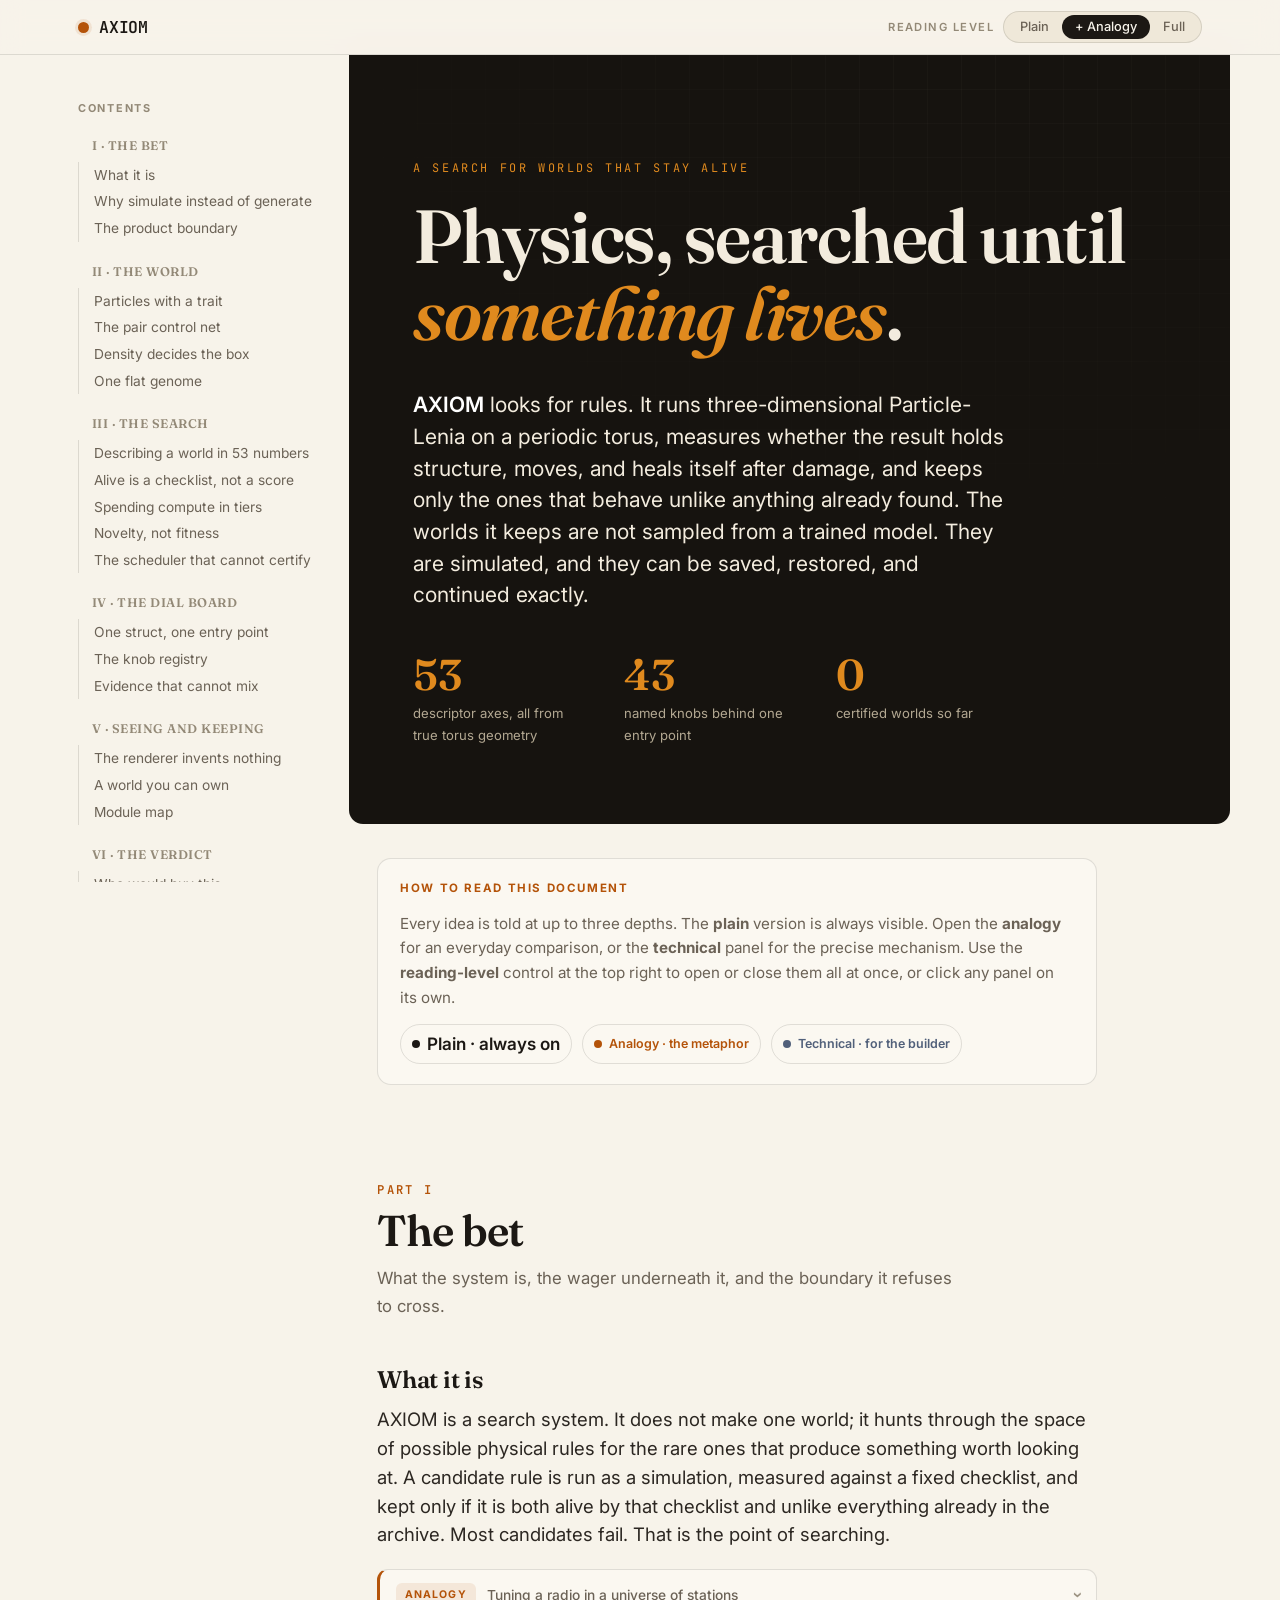
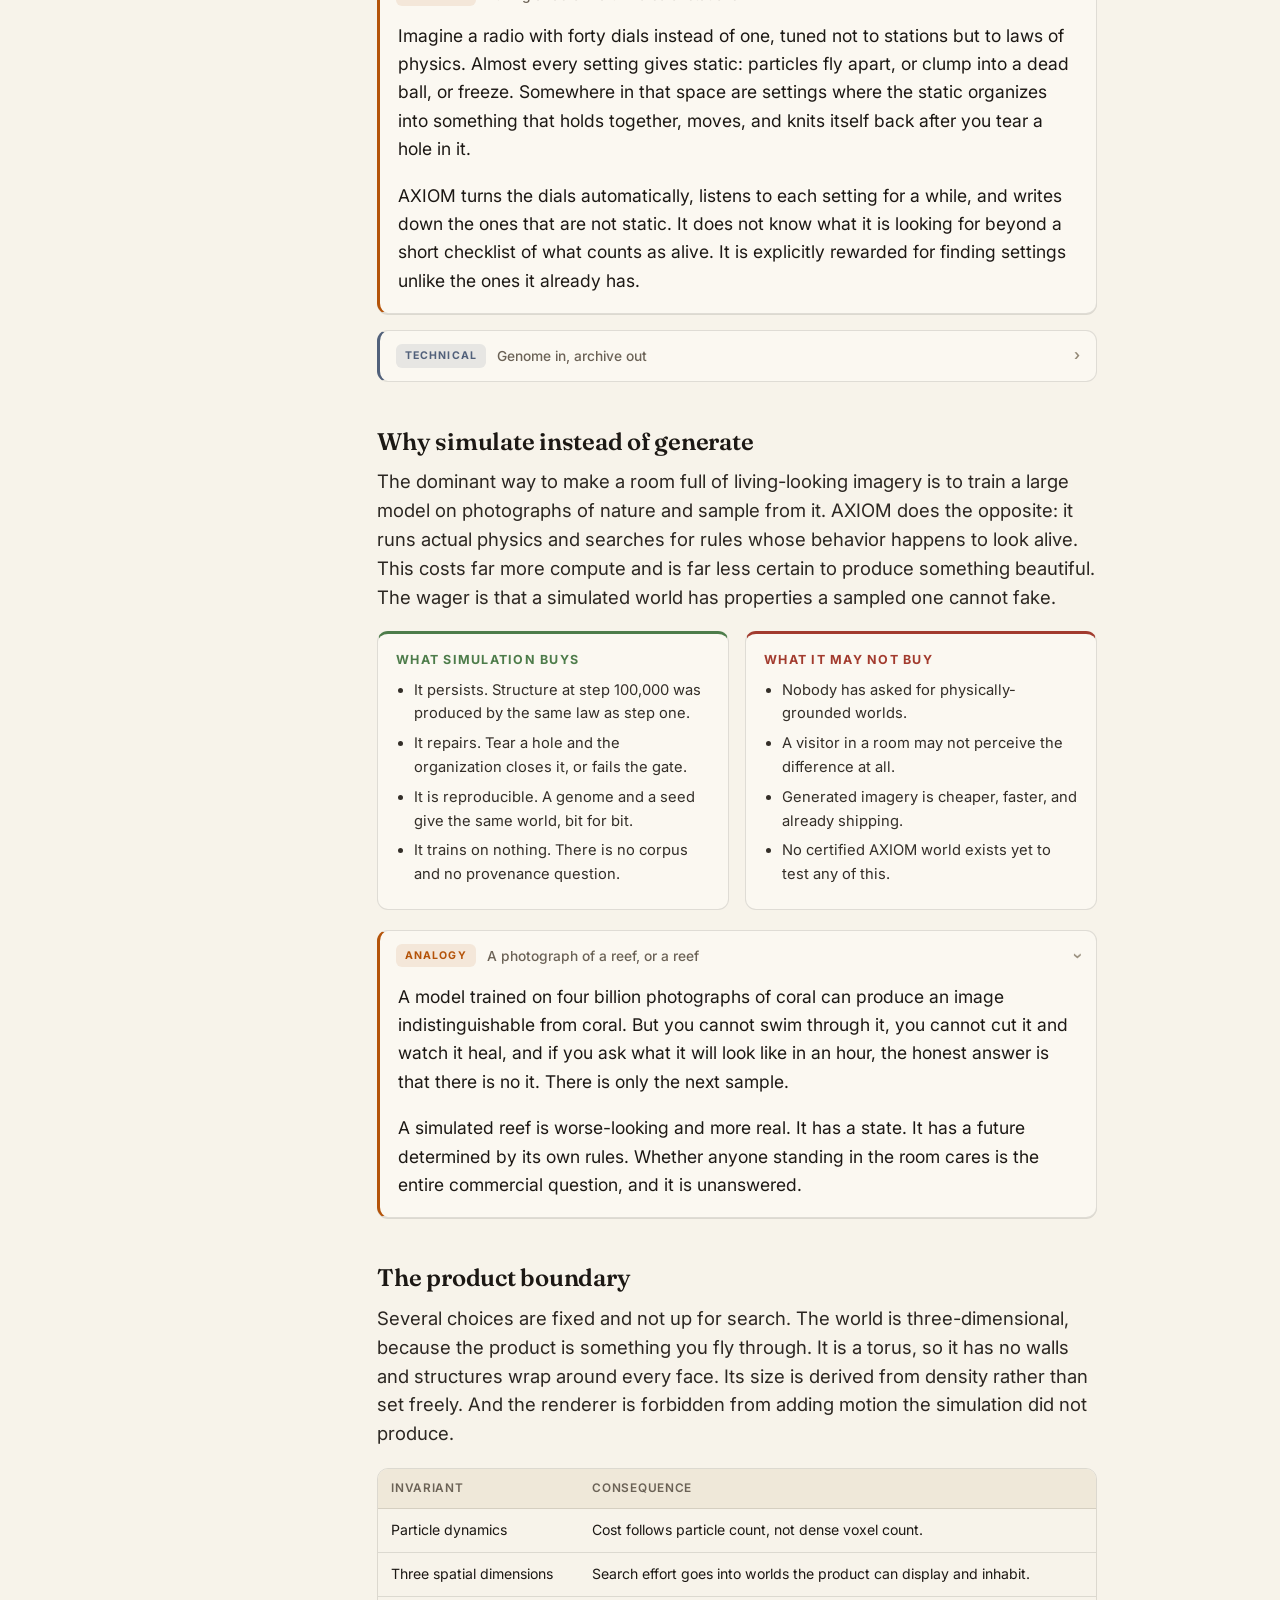
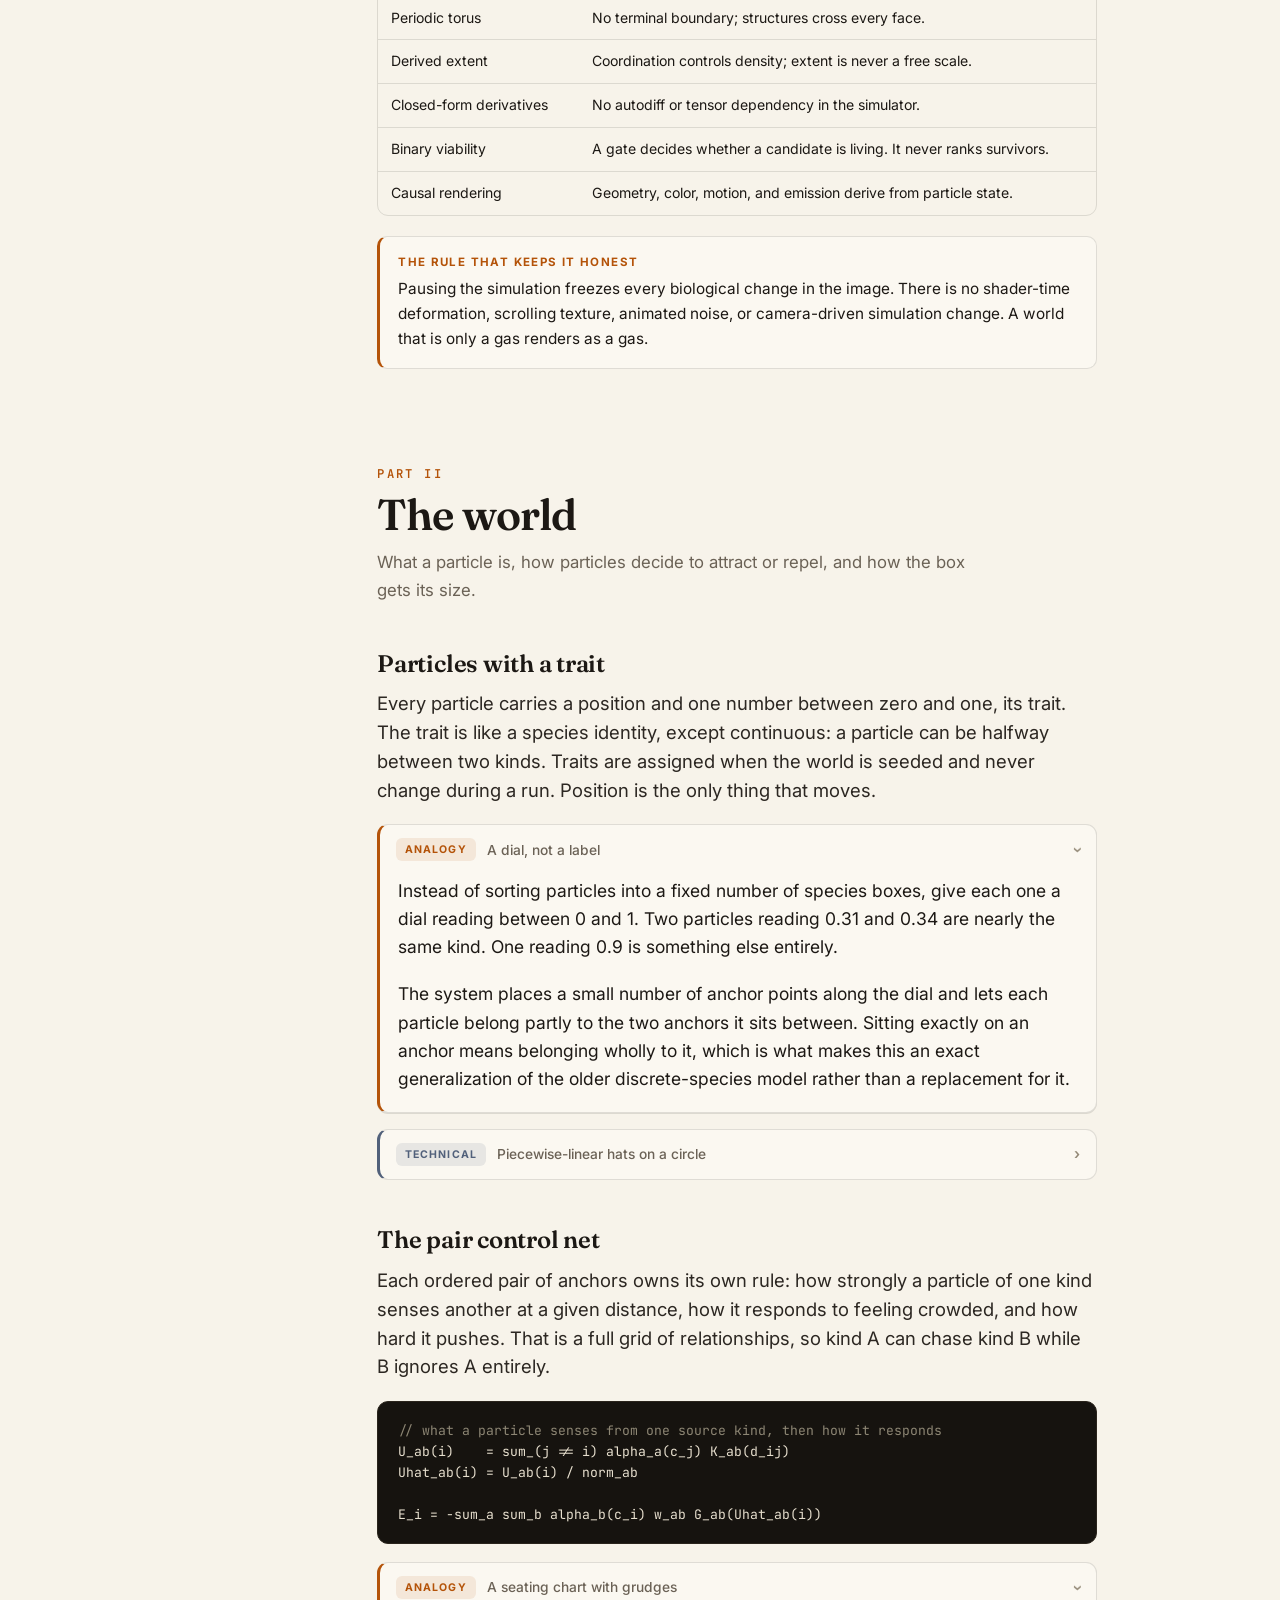
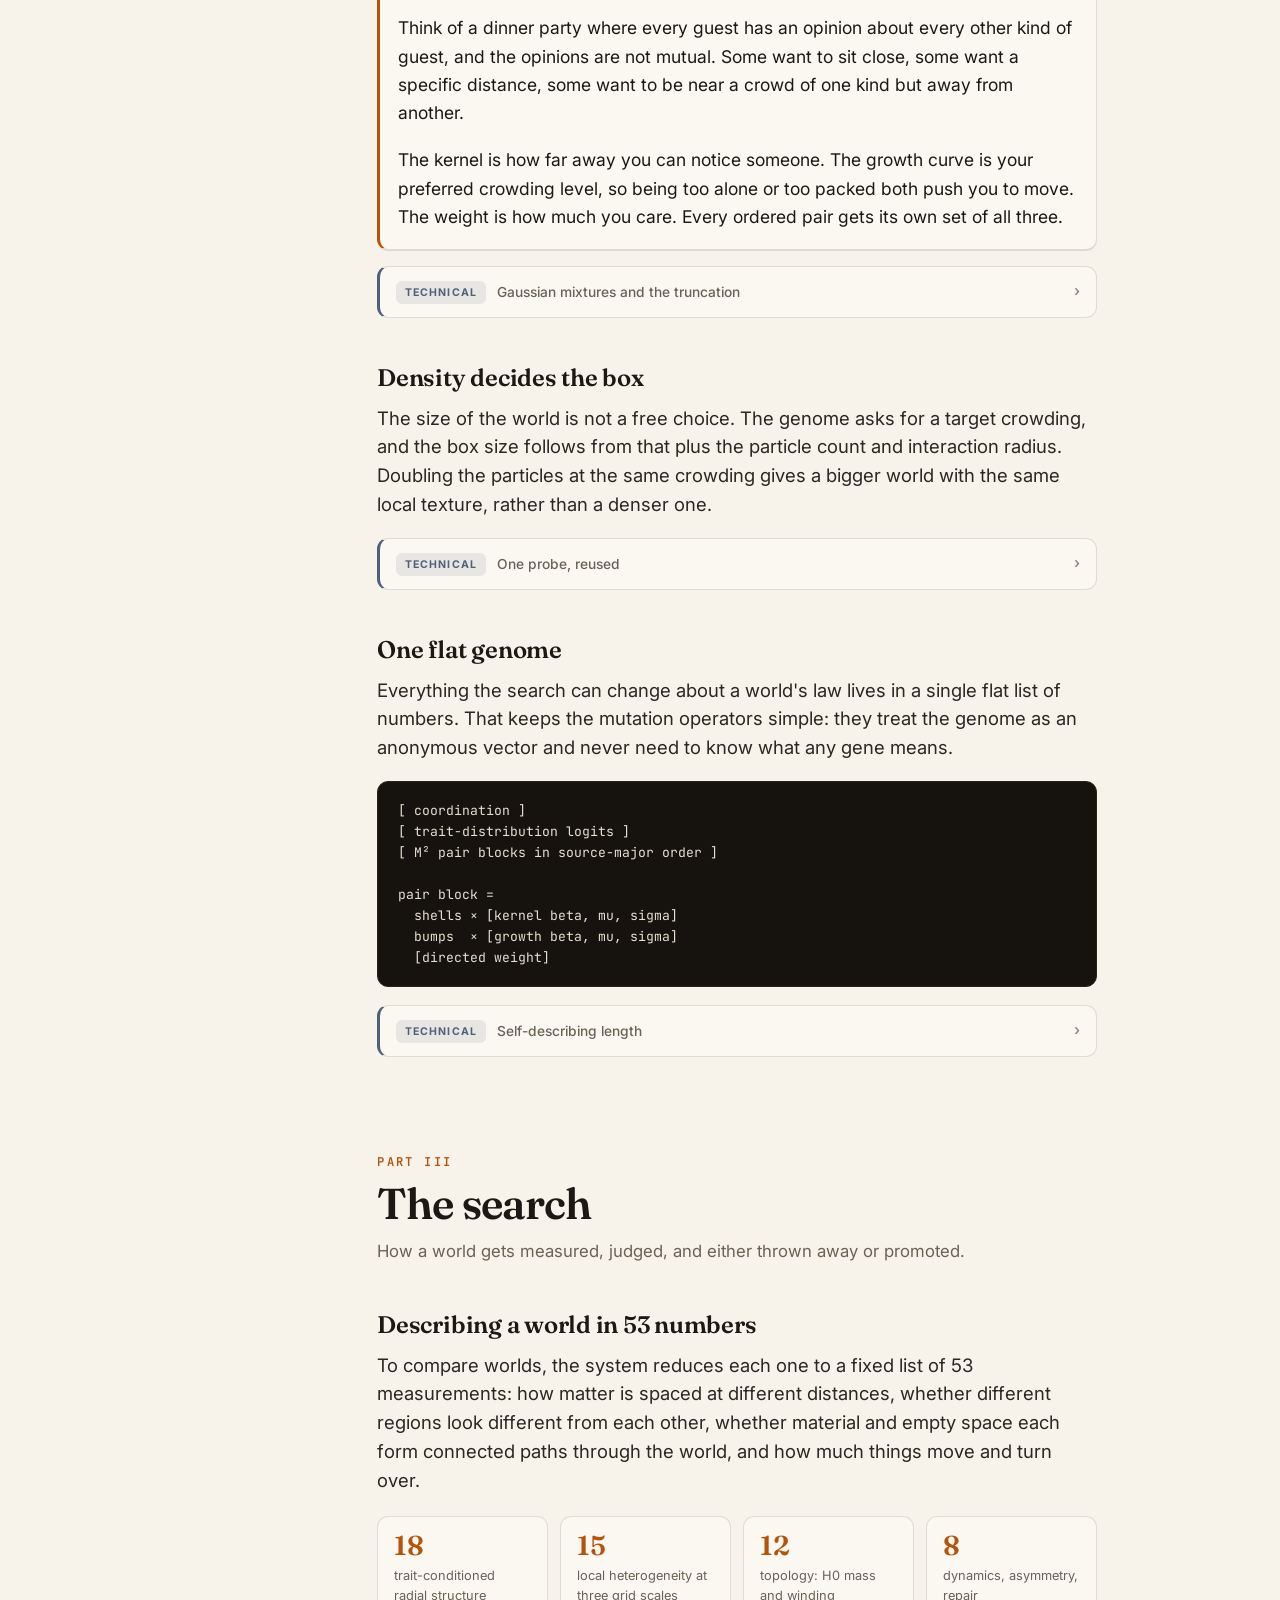
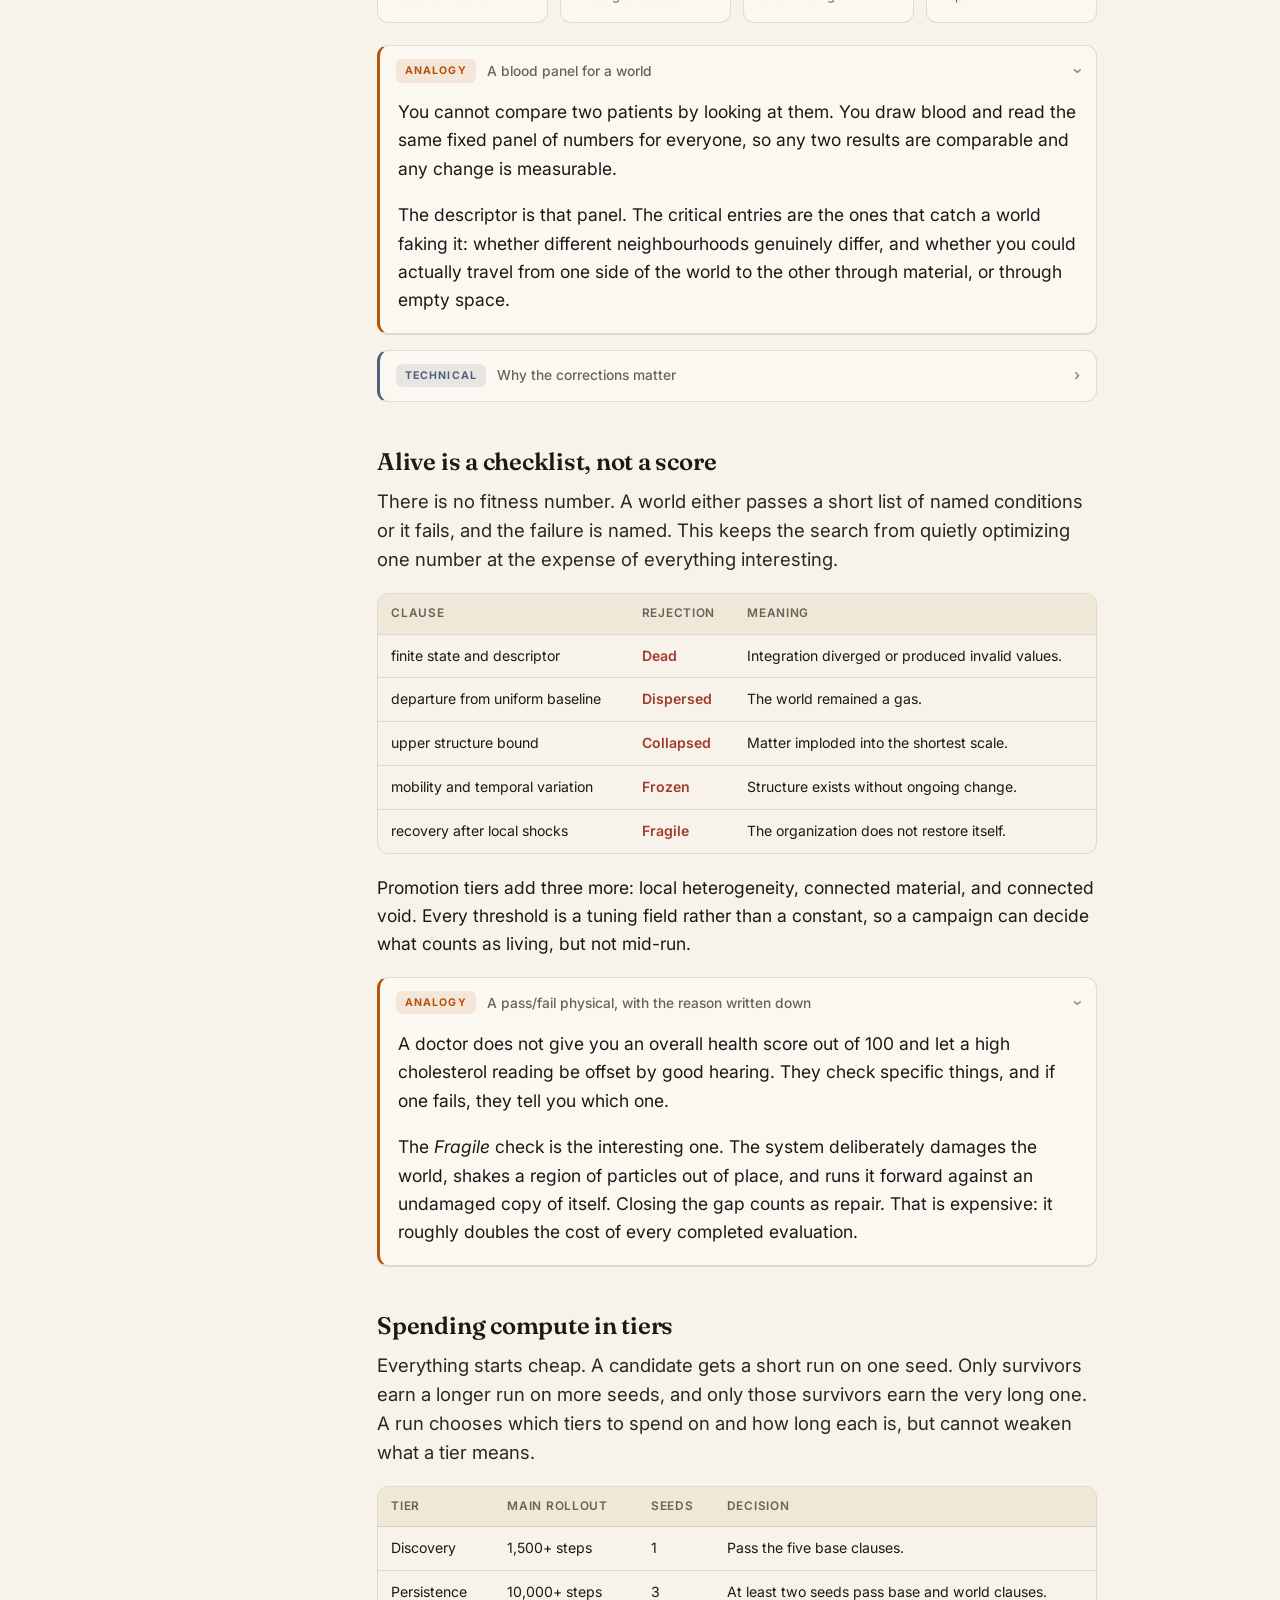
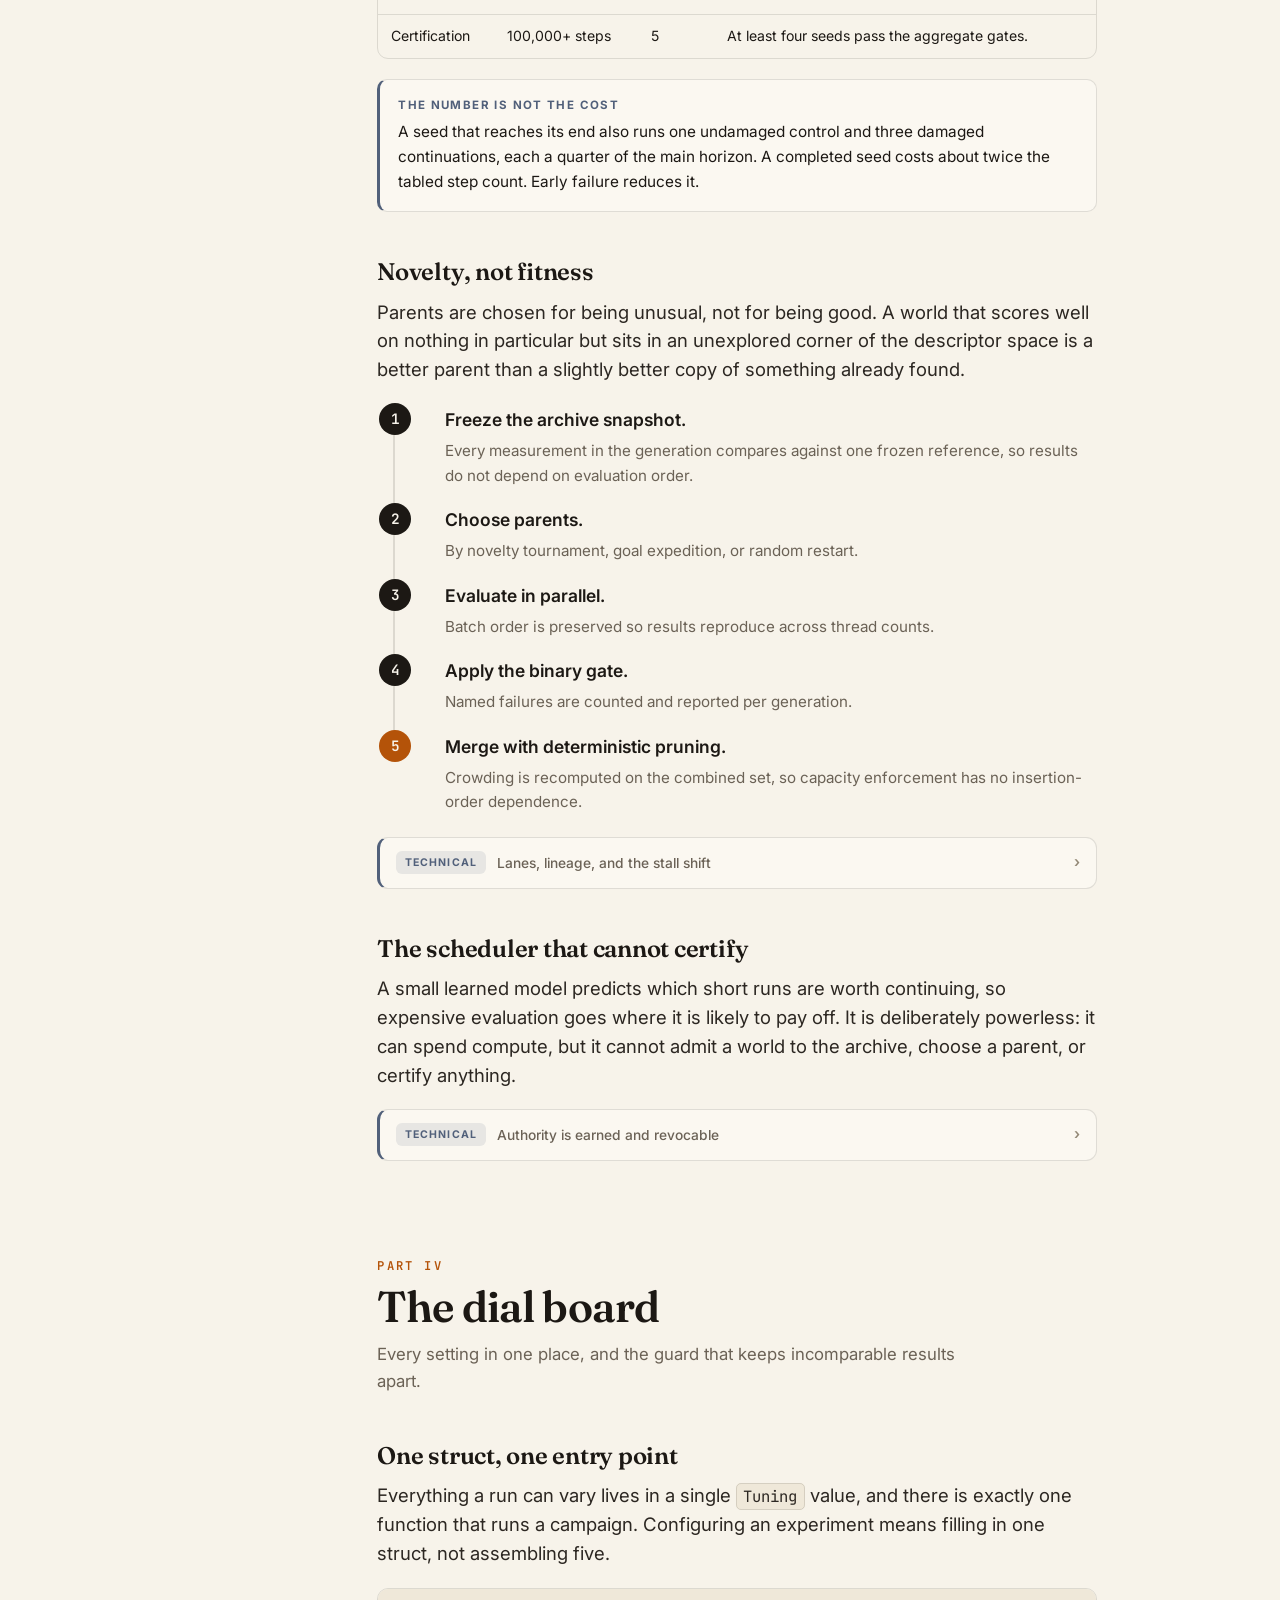
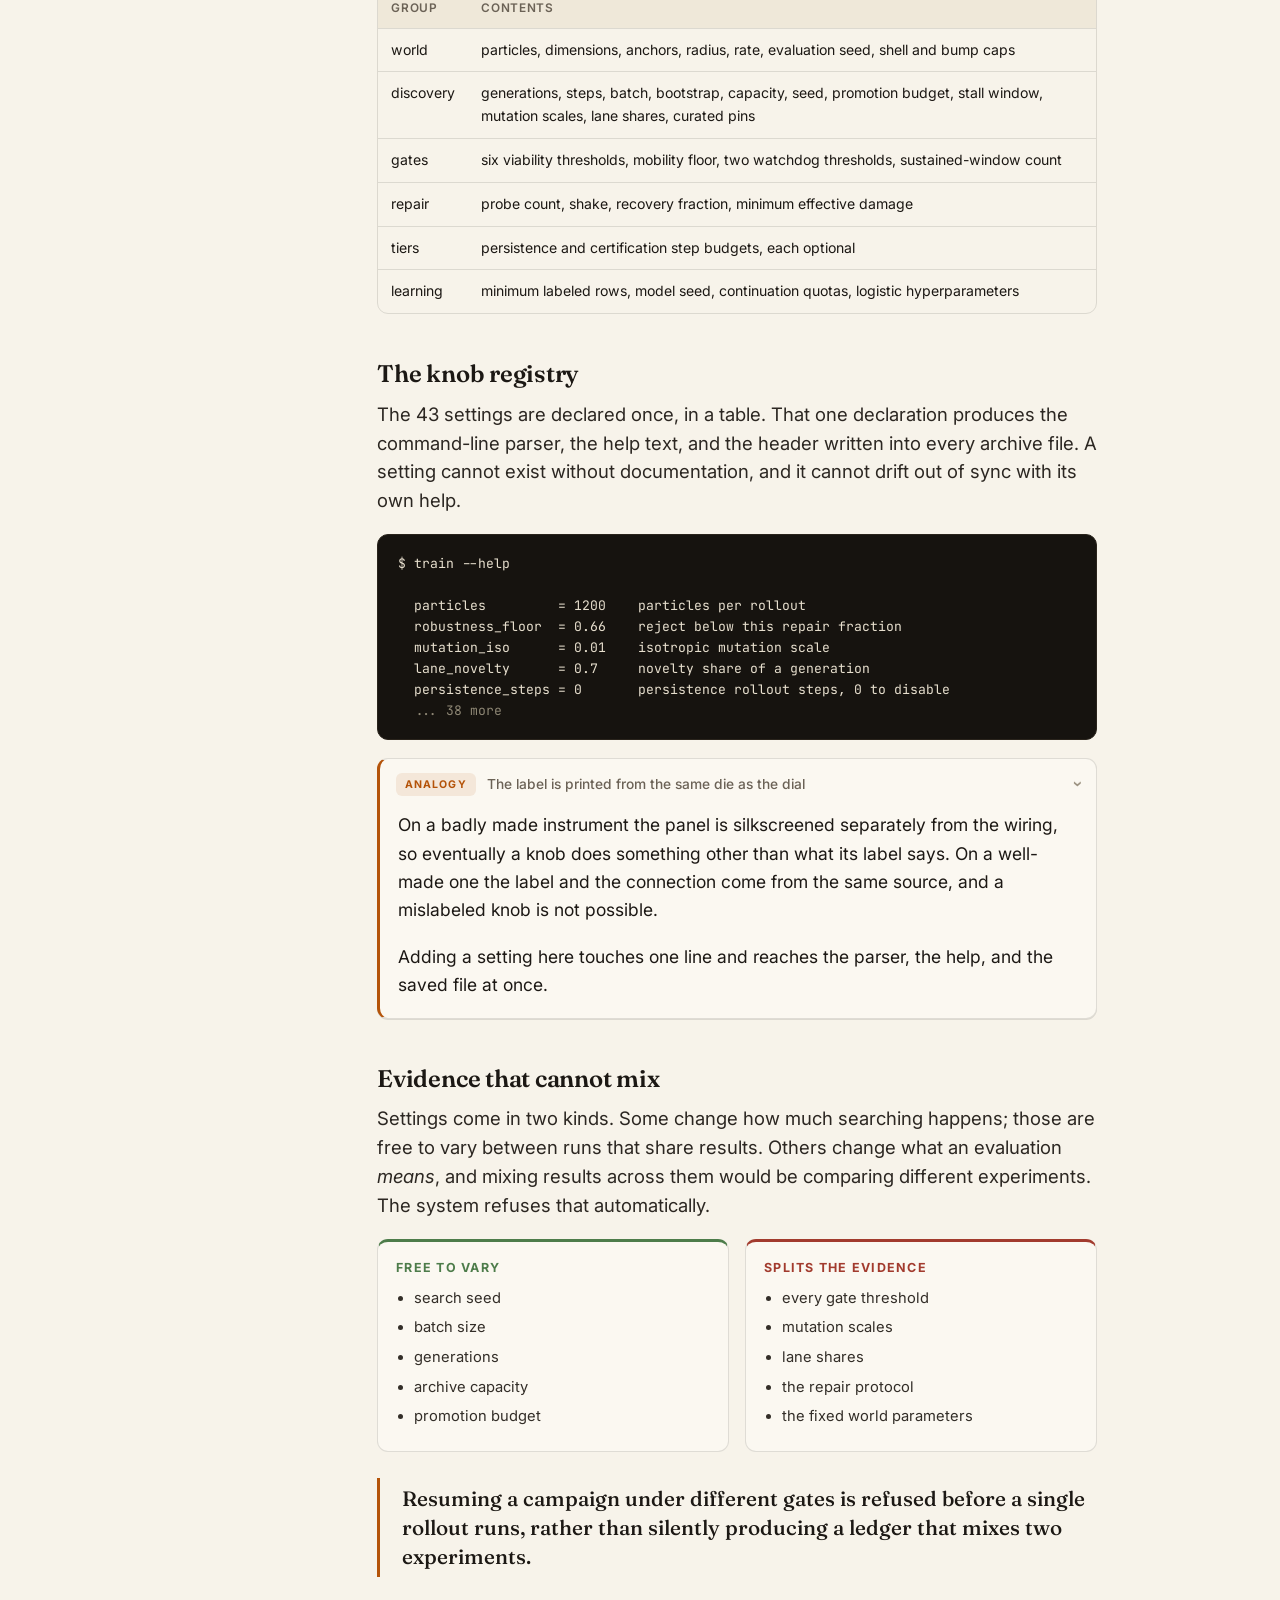
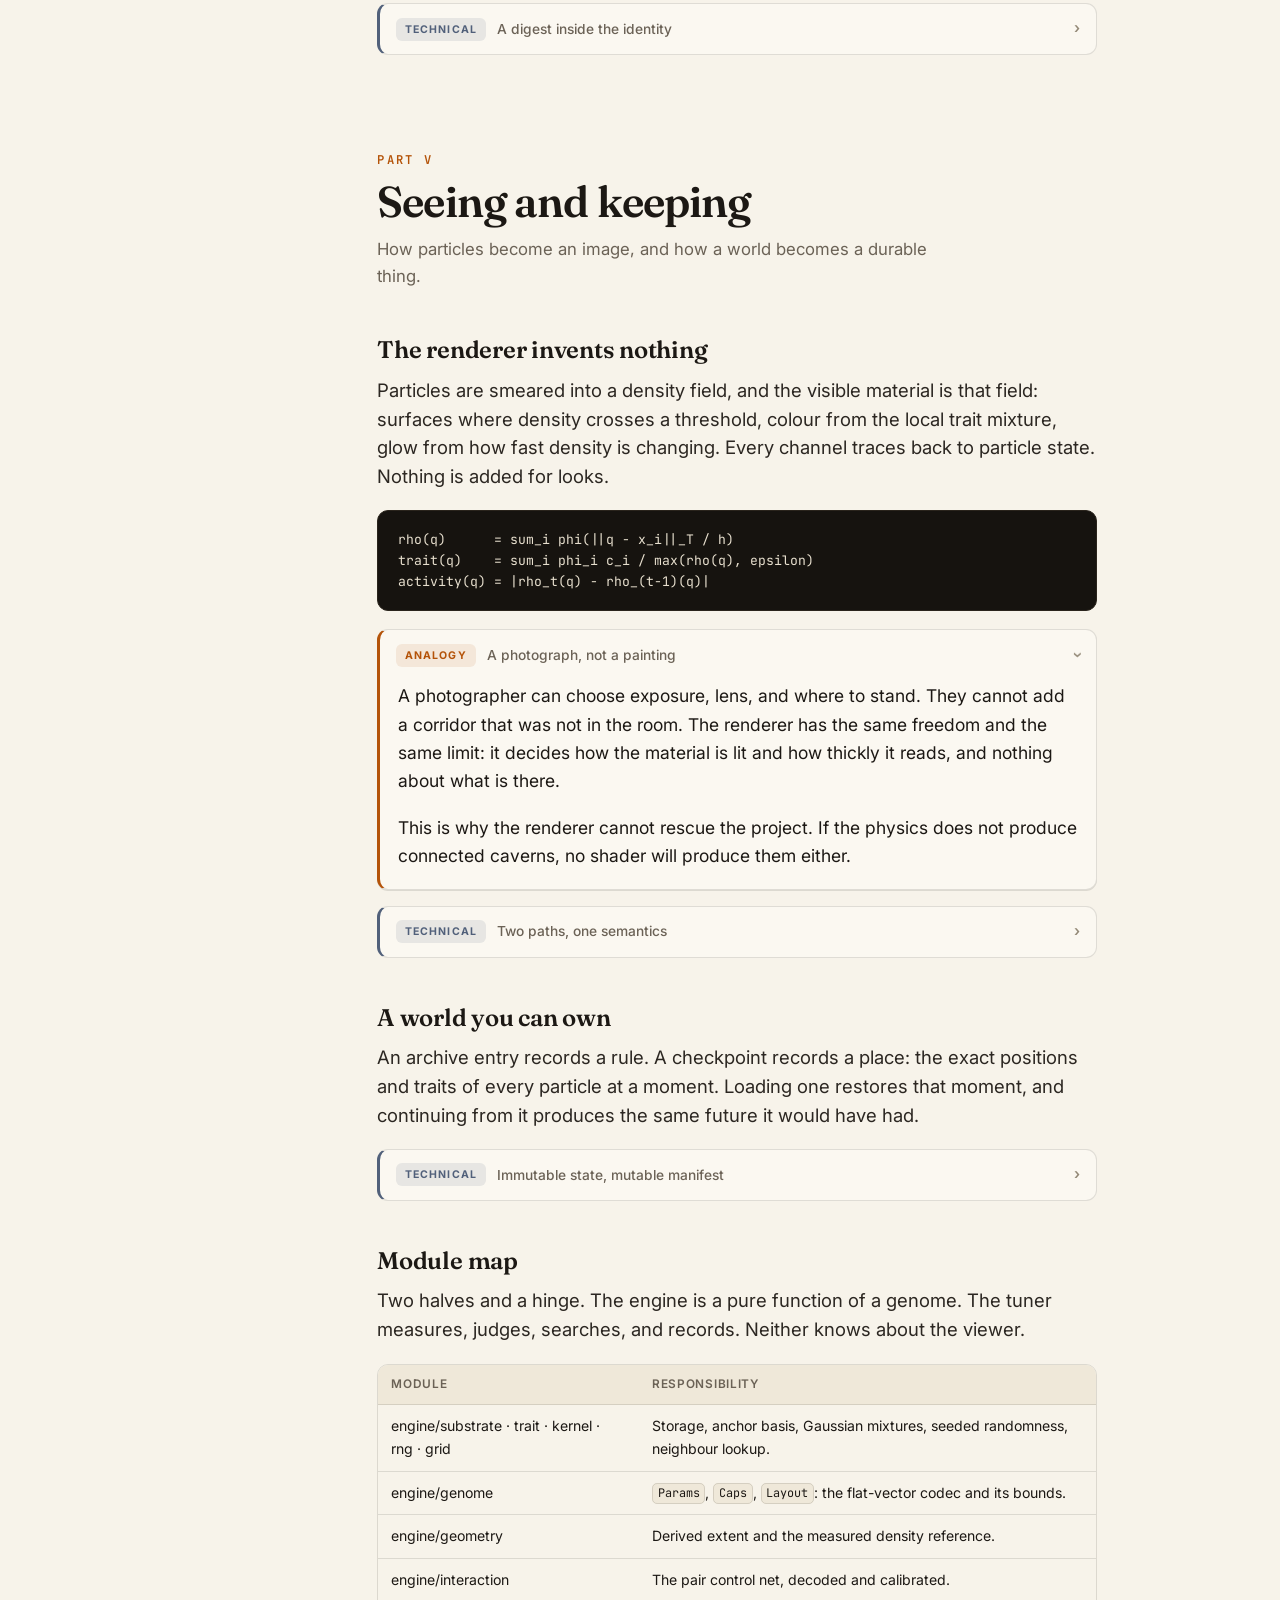
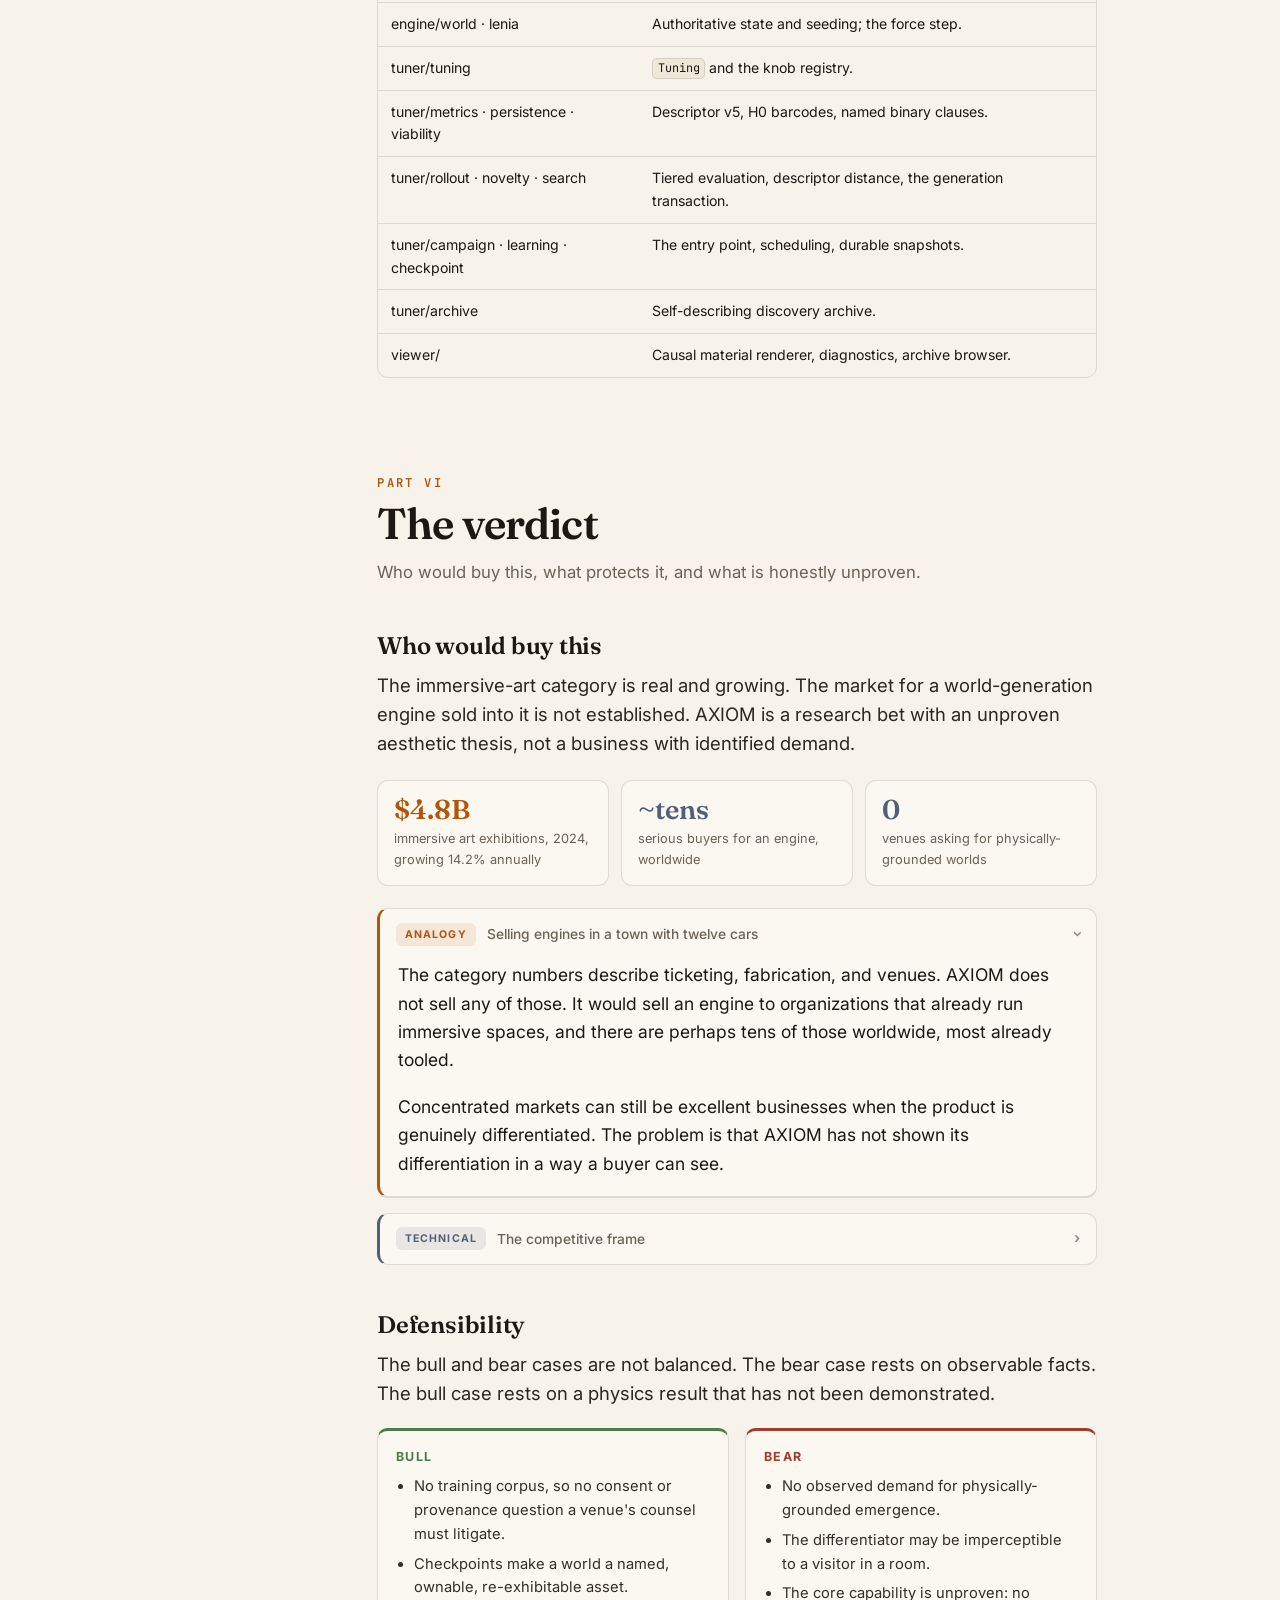
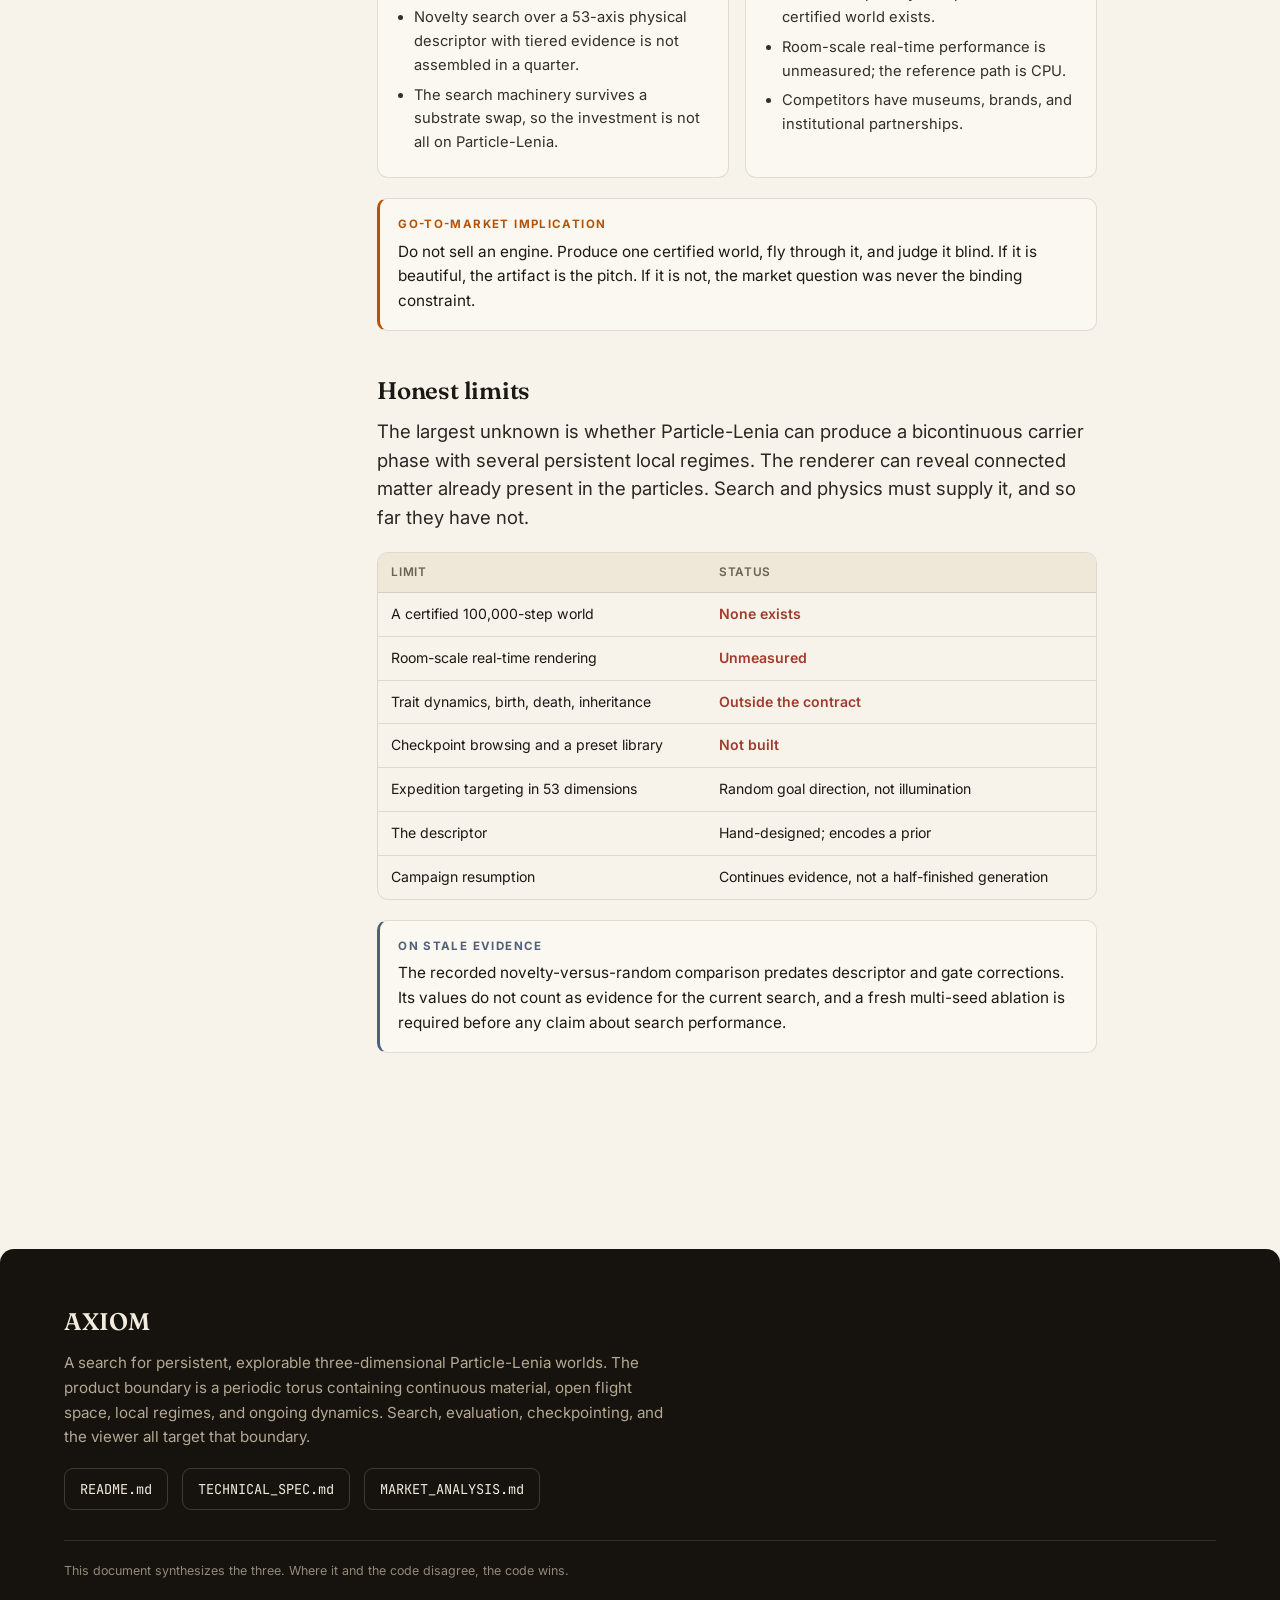
==== docs/MASTERDOC.html @ 2a006228 "refactor!: narrow to 3-D Particle-Lenia search with one tuning surface Replace the generic n-dimensi" ====
<!DOCTYPE html>
<html lang="en">
<head>
<meta charset="UTF-8">
<meta name="viewport" content="width=device-width, initial-scale=1.0">
<title>AXIOM: the masterdoc</title>
<meta name="description" content="A search for persistent, explorable three-dimensional Particle-Lenia worlds. Read it at three depths: plain, analogy, and technical.">
<link rel="preconnect" href="https://fonts.googleapis.com">
<link rel="preconnect" href="https://fonts.gstatic.com" crossorigin>
<link href="https://fonts.googleapis.com/css2?family=Fraunces:opsz,wght@9..144,400;9..144,500;9..144,600;9..144,700&amp;family=Inter:wght@400;500;600;700&amp;family=JetBrains+Mono:wght@400;500;600&amp;display=swap" rel="stylesheet">
<style>
:root{
  --paper:#f7f3ea; --paper-2:#efe8d9; --card:#fbf8f1;
  --ink:#1c1814; --muted:#6b6256; --faint:#938977;
  --line:rgba(28,24,20,.12); --line-2:rgba(28,24,20,.22);
  --accent:#b45309; --accent-bright:#e08a1e; --accent-soft:rgba(180,83,9,.10);
  --cold:#51607a; --cold-soft:rgba(81,96,122,.12);
  --good:#4d7c4a; --bad:#a23b2e;
  --dark:#16130f; --on-dark:#f3ecde; --on-dark-mute:#b3a892;
  --serif:'Fraunces','Iowan Old Style',Georgia,'Times New Roman',serif;
  --sans:'Inter',-apple-system,BlinkMacSystemFont,'Segoe UI',Roboto,Helvetica,Arial,sans-serif;
  --mono:'JetBrains Mono',ui-monospace,'SF Mono',Menlo,Consolas,monospace;
  --col:min(720px,92vw);
  --r:14px;
}
*{box-sizing:border-box}
html{scroll-behavior:smooth;-webkit-text-size-adjust:100%}
body{
  margin:0;background:var(--paper);color:var(--ink);
  font-family:var(--sans);font-size:17.5px;line-height:1.62;
  font-feature-settings:"kern","liga","calt";text-rendering:optimizeLegibility;
}
::selection{background:var(--accent);color:#fff}

/* ---------- reading progress ---------- */
#progress{position:fixed;top:0;left:0;height:3px;width:0;z-index:120;
  background:linear-gradient(90deg,var(--accent),var(--accent-bright));transition:width .12s linear}

/* ---------- top bar ---------- */
.topbar{position:sticky;top:0;z-index:100;background:rgba(247,243,234,.86);
  backdrop-filter:saturate(140%) blur(12px);border-bottom:1px solid var(--line);}
.topbar .inner{max-width:1180px;margin:0 auto;display:flex;align-items:center;gap:18px;
  padding:11px clamp(14px,3vw,28px);}
.brand{display:flex;align-items:center;gap:10px;font-weight:600;letter-spacing:-.01em;white-space:nowrap}
.brand .dot{width:11px;height:11px;border-radius:50%;background:var(--accent);
  box-shadow:0 0 0 3px var(--accent-soft)}
.brand b{font-family:var(--mono);font-weight:600;font-size:.94em}
.topbar .spacer{flex:1}
.levelctl{display:flex;align-items:center;gap:9px;flex-wrap:wrap}
.levelctl .lbl{font-size:.7rem;text-transform:uppercase;letter-spacing:.13em;color:var(--faint);font-weight:600}
.seg{display:inline-flex;background:var(--paper-2);border:1px solid var(--line);border-radius:999px;padding:3px}
.seg button{border:0;background:transparent;font:inherit;font-size:.8rem;font-weight:500;color:var(--muted);
  padding:5px 13px;border-radius:999px;cursor:pointer;transition:.18s;white-space:nowrap;line-height:1.1}
.seg button:hover{color:var(--ink)}
.seg button[aria-pressed="true"]{background:var(--ink);color:var(--paper)}
.navtoggle{display:none}

/* ---------- layout ---------- */
.layout{max-width:1180px;margin:0 auto;display:grid;grid-template-columns:248px minmax(0,1fr);
  gap:clamp(20px,4vw,56px);padding:0 clamp(14px,3vw,28px)}
.toc{position:sticky;top:74px;align-self:start;max-height:calc(100vh - 92px);overflow:auto;
  padding:26px 0 40px;font-size:.86rem}
.toc h4{margin:0 0 10px;font-size:.68rem;letter-spacing:.16em;text-transform:uppercase;color:var(--faint);font-weight:700}
.toc ol{list-style:none;margin:0 0 20px;padding:0;border-left:1px solid var(--line)}
.toc li a{display:block;padding:4px 0 4px 14px;margin-left:-1px;color:var(--muted);text-decoration:none;
  border-left:2px solid transparent;transition:.15s;line-height:1.35}
.toc li a:hover{color:var(--ink)}
.toc li a.active{color:var(--accent);border-left-color:var(--accent);font-weight:600}
.toc .part{font-family:var(--serif);font-size:.78rem;letter-spacing:.04em;color:var(--faint);
  text-transform:uppercase;margin:18px 0 6px;padding-left:14px;font-weight:600}

article{padding:0 0 90px;min-width:0}
article>*{max-width:var(--col)}
article .wide{max-width:min(980px,100%)}

/* ---------- hero ---------- */
.hero{max-width:none!important;background:var(--dark);color:var(--on-dark);
  margin:0 calc(-1*clamp(14px,3vw,28px)) 0;padding:clamp(54px,9vw,104px) clamp(20px,5vw,64px) clamp(46px,7vw,78px);
  border-radius:0 0 var(--r) var(--r);position:relative;overflow:hidden}
.hero .grid-bg{position:absolute;inset:0;opacity:.5;pointer-events:none;
  background-image:linear-gradient(rgba(243,236,222,.05) 1px,transparent 1px),linear-gradient(90deg,rgba(243,236,222,.05) 1px,transparent 1px);
  background-size:34px 34px;mask-image:radial-gradient(ellipse 80% 70% at 70% 0%,#000,transparent)}
.hero .kicker{font-family:var(--mono);font-size:.74rem;letter-spacing:.22em;text-transform:uppercase;
  color:var(--accent-bright);margin:0 0 20px;position:relative}
.hero h1{font-family:var(--serif);font-weight:600;font-size:clamp(2.5rem,7vw,4.7rem);line-height:1.02;
  letter-spacing:-.02em;margin:0 0 .5em;max-width:16ch;position:relative}
.hero h1 em{font-style:italic;color:var(--accent-bright)}
.hero .lede{font-size:clamp(1.05rem,2.2vw,1.32rem);line-height:1.5;color:var(--on-dark);max-width:46ch;
  margin:0 0 2em;position:relative}
.hero .lede b{color:#fff;font-weight:600}
.hero .stats{display:flex;flex-wrap:wrap;gap:clamp(20px,4vw,52px);position:relative}
.hero .stat .n{font-family:var(--serif);font-size:clamp(1.8rem,4vw,2.7rem);font-weight:600;line-height:1;color:var(--accent-bright)}
.hero .stat .t{font-size:.82rem;color:var(--on-dark-mute);margin-top:7px;max-width:20ch}

/* ---------- how to read ---------- */
.howto{background:var(--card);border:1px solid var(--line);border-radius:var(--r);
  padding:20px 22px;margin:34px 0 8px;display:grid;gap:14px}
.howto h4{margin:0;font-size:.72rem;letter-spacing:.14em;text-transform:uppercase;color:var(--accent);font-weight:700}
.howto p{margin:0;font-size:.95rem;color:var(--muted)}
.howto .legend{display:flex;flex-wrap:wrap;gap:10px}
.tag{display:inline-flex;align-items:center;gap:7px;font-size:.78rem;font-weight:600;
  padding:5px 11px;border-radius:999px;border:1px solid var(--line)}
.tag .d{width:8px;height:8px;border-radius:50%}
.tag.plain{color:var(--ink)} .tag.plain .d{background:var(--ink)}
.tag.ana{color:var(--accent)} .tag.ana .d{background:var(--accent)}
.tag.tech{color:var(--cold)} .tag.tech .d{background:var(--cold)}

/* ---------- typography ---------- */
.part-head{margin:78px 0 8px;padding-top:18px}
.part-head .pn{font-family:var(--mono);font-size:.76rem;letter-spacing:.2em;color:var(--accent);font-weight:600}
.part-head h2{font-family:var(--serif);font-weight:600;font-size:clamp(1.9rem,4vw,2.7rem);
  line-height:1.05;letter-spacing:-.02em;margin:.18em 0 0}
.part-head .sub{color:var(--muted);font-size:1.05rem;margin:.7em 0 0;max-width:54ch}
section.block{margin:46px 0;scroll-margin-top:84px}
section.block>h3{font-family:var(--serif);font-weight:600;font-size:1.5rem;letter-spacing:-.01em;
  margin:0 0 .5em;line-height:1.15}
article p{margin:0 0 1.05em}
.plain{font-size:1.07rem;color:#2c2722}
.plain.lead{font-size:1.16rem;line-height:1.55}
article a{color:var(--accent);text-decoration:none;border-bottom:1px solid var(--accent-soft);transition:.15s}
article a:hover{border-bottom-color:var(--accent)}
strong{font-weight:600}
em{font-style:italic}
code{font-family:var(--mono);font-size:.84em;background:var(--paper-2);padding:.12em .4em;border-radius:5px;
  border:1px solid var(--line)}
h3 code,h4 code{font-size:.78em}

/* ---------- collapsible layers ---------- */
details.layer{margin:16px 0;border:1px solid var(--line);border-radius:11px;overflow:hidden;background:var(--card)}
details.layer[open]{box-shadow:0 1px 0 var(--line)}
details.layer>summary{list-style:none;cursor:pointer;display:flex;align-items:center;gap:11px;
  padding:13px 16px;font-weight:600;font-size:.92rem;user-select:none;transition:background .15s}
details.layer>summary::-webkit-details-marker{display:none}
details.layer>summary:hover{background:var(--paper-2)}
.layer .badge{font-size:.66rem;letter-spacing:.1em;text-transform:uppercase;font-weight:700;
  padding:3px 9px;border-radius:6px;white-space:nowrap}
.layer.analogy{border-left:3px solid var(--accent)}
.layer.analogy .badge{background:var(--accent-soft);color:var(--accent)}
.layer.technical{border-left:3px solid var(--cold)}
.layer.technical .badge{background:var(--cold-soft);color:var(--cold)}
.layer .stitle{color:var(--muted);font-weight:500;font-size:.86rem}
.layer .chev{margin-left:auto;color:var(--faint);transition:transform .2s;flex:none}
details.layer[open]>summary .chev{transform:rotate(90deg)}
.layer .body{padding:2px 18px 18px}
.layer.technical .body{font-size:.96rem}
.layer .body>*:first-child{margin-top:0}
.layer .body>*:last-child{margin-bottom:0}
.layer.technical .body p,.layer.technical .body li{color:#332e28}

/* ---------- code / pre ---------- */
pre{background:var(--dark);color:#e7dfce;font-family:var(--mono);font-size:.82rem;line-height:1.6;
  padding:18px 20px;border-radius:11px;overflow:auto;margin:18px 0;border:1px solid #2a241c}
pre code{background:none;border:0;padding:0;font-size:1em;color:inherit}
pre .c{color:#8d8674}
pre .k{color:#e08a1e}
pre .s{color:#9bb08a}
pre .n{color:#cdb6ff}

/* ---------- tables ---------- */
.tablewrap{overflow-x:auto;margin:20px 0;border:1px solid var(--line);border-radius:11px}
table{border-collapse:collapse;width:100%;font-size:.88rem}
th,td{text-align:left;padding:10px 13px;border-bottom:1px solid var(--line);vertical-align:top}
thead th{background:var(--paper-2);font-weight:600;font-size:.74rem;letter-spacing:.06em;text-transform:uppercase;
  color:var(--muted);white-space:nowrap}
tbody tr:last-child td{border-bottom:0}
tbody tr:hover{background:rgba(180,83,9,.04)}
td .mono,th .mono{font-family:var(--mono);font-size:.92em}
.yes{color:var(--good);font-weight:600}.no{color:var(--bad);font-weight:600}

/* ---------- callouts / components ---------- */
.callout{border:1px solid var(--line);border-left:3px solid var(--accent);background:var(--card);
  border-radius:10px;padding:16px 18px;margin:20px 0}
.callout.cold{border-left-color:var(--cold)}
.callout .h{font-size:.72rem;letter-spacing:.12em;text-transform:uppercase;font-weight:700;color:var(--accent);margin-bottom:6px}
.callout.cold .h{color:var(--cold)}
.callout p{margin:0;font-size:.96rem}
.pull{font-family:var(--serif);font-size:1.3rem;line-height:1.4;color:var(--ink);font-weight:500;
  border-left:3px solid var(--accent);padding:6px 0 6px 22px;margin:26px 0}

.statgrid{display:grid;grid-template-columns:repeat(auto-fit,minmax(140px,1fr));gap:12px;margin:22px 0}
.statgrid .s{background:var(--card);border:1px solid var(--line);border-radius:11px;padding:15px 16px}
.statgrid .s .n{font-family:var(--serif);font-size:1.7rem;font-weight:600;line-height:1;color:var(--accent)}
.statgrid .s .n.cold{color:var(--cold)}
.statgrid .s .t{font-size:.8rem;color:var(--muted);margin-top:6px}

.cols2{display:grid;grid-template-columns:1fr 1fr;gap:16px;margin:20px 0}
.casecard{border:1px solid var(--line);border-radius:11px;padding:16px 18px;background:var(--card)}
.casecard.bull{border-top:3px solid var(--good)}
.casecard.bear{border-top:3px solid var(--bad)}
.casecard h5{margin:0 0 8px;font-size:.78rem;letter-spacing:.1em;text-transform:uppercase;font-weight:700}
.casecard.bull h5{color:var(--good)}.casecard.bear h5{color:var(--bad)}
.casecard ul{margin:0;padding-left:18px;font-size:.92rem;color:#332e28}
.casecard li{margin:.4em 0}

.steps{list-style:none;counter-reset:s;padding:0;margin:22px 0}
.steps li{counter-increment:s;position:relative;padding:0 0 18px 50px;border-left:2px solid var(--line);margin-left:16px}
.steps li:last-child{border-left-color:transparent;padding-bottom:0}
.steps li::before{content:counter(s);position:absolute;left:-16px;top:-3px;width:32px;height:32px;border-radius:50%;
  background:var(--ink);color:var(--paper);display:grid;place-items:center;font-family:var(--mono);font-weight:600;font-size:.9rem}
.steps li.flip::before{background:var(--accent)}
.steps li b{font-weight:600}
.steps li p{margin:.3em 0 0;font-size:.95rem;color:var(--muted)}

/* ---------- diagrams ---------- */
.figure{margin:26px 0}
.figure svg{display:block;width:100%;height:auto}
.figure figcaption{font-size:.8rem;color:var(--faint);margin-top:10px;text-align:center}
.svgbox{background:var(--card);border:1px solid var(--line);border-radius:var(--r);padding:22px}

/* ---------- footer ---------- */
footer{background:var(--dark);color:var(--on-dark-mute);margin-top:60px;
  padding:54px clamp(20px,5vw,64px);border-radius:var(--r) var(--r) 0 0}
footer .inner{max-width:1180px;margin:0 auto}
footer h3{font-family:var(--serif);color:var(--on-dark);font-size:1.5rem;margin:0 0 .4em;font-weight:600}
footer p{margin:0 0 1em;max-width:60ch;font-size:.95rem}
footer .docs{display:flex;gap:14px;flex-wrap:wrap;margin-top:18px}
footer .docs a{color:var(--on-dark);text-decoration:none;border:1px solid rgba(243,236,222,.18);
  border-radius:9px;padding:9px 15px;font-size:.85rem;font-family:var(--mono);transition:.15s}
footer .docs a:hover{border-color:var(--accent-bright);color:var(--accent-bright)}
footer .meta{margin-top:30px;padding-top:20px;border-top:1px solid rgba(243,236,222,.12);font-size:.78rem;color:var(--faint)}

/* ---------- responsive ---------- */
@media(max-width:900px){
  body{font-size:16.5px}
  .layout{grid-template-columns:1fr}
  .toc{position:fixed;inset:54px 0 auto 0;z-index:90;background:var(--paper);border-bottom:1px solid var(--line);
    max-height:70vh;padding:18px clamp(14px,4vw,24px);box-shadow:0 14px 30px rgba(0,0,0,.12);display:none}
  .toc.open{display:block}
  .navtoggle{display:inline-flex;align-items:center;gap:7px;border:1px solid var(--line);background:var(--paper-2);
    border-radius:9px;padding:7px 12px;font:inherit;font-size:.8rem;font-weight:600;cursor:pointer;color:var(--ink)}
  .cols2{grid-template-columns:1fr}
  article>*{max-width:100%}
}
@media(max-width:560px){
  .levelctl .lbl{display:none}
  .hero{border-radius:0 0 10px 10px}
}
@media(prefers-reduced-motion:reduce){*{scroll-behavior:auto!important;transition:none!important}}
</style>
</style>
</head>
<body class="level-2">
<div id="progress"></div>

<header class="topbar">
  <div class="inner">
    <span class="brand"><span class="dot"></span><b>AXIOM</b></span>
    <button class="navtoggle" id="navtoggle" aria-expanded="false">☰ Contents</button>
    <span class="spacer" style="flex:1"></span>
    <div class="levelctl">
      <span class="lbl">Reading level</span>
      <div class="seg" role="group" aria-label="Reading level">
        <button data-level="1" aria-pressed="false">Plain</button>
        <button data-level="2" aria-pressed="true">+ Analogy</button>
        <button data-level="3" aria-pressed="false">Full</button>
      </div>
    </div>
  </div>
</header>

<div class="layout">
  <aside class="toc" id="toc">
    <h4>Contents</h4>
    <div class="part">I · The bet</div>
    <ol>
      <li><a href="#what">What it is</a></li>
      <li><a href="#why">Why simulate instead of generate</a></li>
      <li><a href="#boundary">The product boundary</a></li>
    </ol>
    <div class="part">II · The world</div>
    <ol>
      <li><a href="#particles">Particles with a trait</a></li>
      <li><a href="#net">The pair control net</a></li>
      <li><a href="#geometry">Density decides the box</a></li>
      <li><a href="#genome">One flat genome</a></li>
    </ol>
    <div class="part">III · The search</div>
    <ol>
      <li><a href="#descriptor">Describing a world in 53 numbers</a></li>
      <li><a href="#gates">Alive is a checklist, not a score</a></li>
      <li><a href="#ladder">Spending compute in tiers</a></li>
      <li><a href="#evolution">Novelty, not fitness</a></li>
      <li><a href="#scheduler">The scheduler that cannot certify</a></li>
    </ol>
    <div class="part">IV · The dial board</div>
    <ol>
      <li><a href="#tuning">One struct, one entry point</a></li>
      <li><a href="#knobs">The knob registry</a></li>
      <li><a href="#digest">Evidence that cannot mix</a></li>
    </ol>
    <div class="part">V · Seeing and keeping</div>
    <ol>
      <li><a href="#render">The renderer invents nothing</a></li>
      <li><a href="#checkpoints">A world you can own</a></li>
      <li><a href="#modules">Module map</a></li>
    </ol>
    <div class="part">VI · The verdict</div>
    <ol>
      <li><a href="#market">Who would buy this</a></li>
      <li><a href="#moat">Defensibility</a></li>
      <li><a href="#limits">Honest limits</a></li>
    </ol>
  </aside>

  <article>

  <header class="hero">
    <div class="grid-bg"></div>
    <p class="kicker">A search for worlds that stay alive</p>
    <h1>Physics, searched until <em>something lives</em>.</h1>
    <p class="lede"><b>AXIOM</b> looks for rules. It runs three-dimensional Particle-Lenia on a periodic torus, measures whether the result holds structure, moves, and heals itself after damage, and keeps only the ones that behave unlike anything already found. The worlds it keeps are not sampled from a trained model. They are simulated, and they can be saved, restored, and continued exactly.</p>
    <div class="stats">
      <div class="stat"><div class="n">53</div><div class="t">descriptor axes, all from true torus geometry</div></div>
      <div class="stat"><div class="n">43</div><div class="t">named knobs behind one entry point</div></div>
      <div class="stat"><div class="n">0</div><div class="t">certified worlds so far</div></div>
    </div>
  </header>

  <div class="howto">
    <h4>How to read this document</h4>
    <p>Every idea is told at up to three depths. The <b>plain</b> version is always visible. Open the <b>analogy</b> for an everyday comparison, or the <b>technical</b> panel for the precise mechanism. Use the <b>reading-level</b> control at the top right to open or close them all at once, or click any panel on its own.</p>
    <div class="legend">
      <span class="tag plain"><span class="d"></span>Plain · always on</span>
      <span class="tag ana"><span class="d"></span>Analogy · the metaphor</span>
      <span class="tag tech"><span class="d"></span>Technical · for the builder</span>
    </div>
  </div>

  <div class="part-head" id="part1">
    <div class="pn">PART I</div>
    <h2>The bet</h2>
    <p class="sub">What the system is, the wager underneath it, and the boundary it refuses to cross.</p>
  </div>

  <section class="block" id="what">
    <h3>What it is</h3>
    <p class="plain lead">AXIOM is a search system. It does not make one world; it hunts through the space of possible physical rules for the rare ones that produce something worth looking at. A candidate rule is run as a simulation, measured against a fixed checklist, and kept only if it is both alive by that checklist and unlike everything already in the archive. Most candidates fail. That is the point of searching.</p>

    <details class="layer analogy">
      <summary><span class="badge">Analogy</span><span class="stitle">Tuning a radio in a universe of stations</span><span class="chev">›</span></summary>
      <div class="body">
        <p>Imagine a radio with forty dials instead of one, tuned not to stations but to laws of physics. Almost every setting gives static: particles fly apart, or clump into a dead ball, or freeze. Somewhere in that space are settings where the static organizes into something that holds together, moves, and knits itself back after you tear a hole in it.</p>
        <p>AXIOM turns the dials automatically, listens to each setting for a while, and writes down the ones that are not static. It does not know what it is looking for beyond a short checklist of what counts as alive. It is explicitly rewarded for finding settings unlike the ones it already has.</p>
      </div>
    </details>

    <details class="layer technical">
      <summary><span class="badge">Technical</span><span class="stitle">Genome in, archive out</span><span class="chev">›</span></summary>
      <div class="body">
        <p>A candidate is a bounded <code>Vec&lt;f32&gt;</code>. <code>engine</code> decodes it into a world and steps it deterministically. <code>tuner</code> measures the result as a 53-axis descriptor, applies a binary viability gate, and admits survivors into a novelty archive with deterministic capacity pruning.</p>
        <p>The dependency runs one way. <code>engine</code> imports nothing from <code>tuner</code> or <code>viewer</code>, so the simulation cannot acquire a dependency on how it is searched or drawn. Anchor count and dimensionality are read from the data rather than fixed by a constant.</p>
      </div>
    </details>
  </section>

  <section class="block" id="why">
    <h3>Why simulate instead of generate</h3>
    <p class="plain lead">The dominant way to make a room full of living-looking imagery is to train a large model on photographs of nature and sample from it. AXIOM does the opposite: it runs actual physics and searches for rules whose behavior happens to look alive. This costs far more compute and is far less certain to produce something beautiful. The wager is that a simulated world has properties a sampled one cannot fake.</p>

    <div class="cols2">
      <div class="casecard bull">
        <h5>What simulation buys</h5>
        <ul>
          <li>It persists. Structure at step 100,000 was produced by the same law as step one.</li>
          <li>It repairs. Tear a hole and the organization closes it, or fails the gate.</li>
          <li>It is reproducible. A genome and a seed give the same world, bit for bit.</li>
          <li>It trains on nothing. There is no corpus and no provenance question.</li>
        </ul>
      </div>
      <div class="casecard bear">
        <h5>What it may not buy</h5>
        <ul>
          <li>Nobody has asked for physically-grounded worlds.</li>
          <li>A visitor in a room may not perceive the difference at all.</li>
          <li>Generated imagery is cheaper, faster, and already shipping.</li>
          <li>No certified AXIOM world exists yet to test any of this.</li>
        </ul>
      </div>
    </div>

    <details class="layer analogy">
      <summary><span class="badge">Analogy</span><span class="stitle">A photograph of a reef, or a reef</span><span class="chev">›</span></summary>
      <div class="body">
        <p>A model trained on four billion photographs of coral can produce an image indistinguishable from coral. But you cannot swim through it, you cannot cut it and watch it heal, and if you ask what it will look like in an hour, the honest answer is that there is no it. There is only the next sample.</p>
        <p>A simulated reef is worse-looking and more real. It has a state. It has a future determined by its own rules. Whether anyone standing in the room cares is the entire commercial question, and it is unanswered.</p>
      </div>
    </details>
  </section>

  <section class="block" id="boundary">
    <h3>The product boundary</h3>
    <p class="plain lead">Several choices are fixed and not up for search. The world is three-dimensional, because the product is something you fly through. It is a torus, so it has no walls and structures wrap around every face. Its size is derived from density rather than set freely. And the renderer is forbidden from adding motion the simulation did not produce.</p>

    <div class="tablewrap">
      <table>
        <thead><tr><th>Invariant</th><th>Consequence</th></tr></thead>
        <tbody>
          <tr><td>Particle dynamics</td><td>Cost follows particle count, not dense voxel count.</td></tr>
          <tr><td>Three spatial dimensions</td><td>Search effort goes into worlds the product can display and inhabit.</td></tr>
          <tr><td>Periodic torus</td><td>No terminal boundary; structures cross every face.</td></tr>
          <tr><td>Derived extent</td><td>Coordination controls density; extent is never a free scale.</td></tr>
          <tr><td>Closed-form derivatives</td><td>No autodiff or tensor dependency in the simulator.</td></tr>
          <tr><td>Binary viability</td><td>A gate decides whether a candidate is living. It never ranks survivors.</td></tr>
          <tr><td>Causal rendering</td><td>Geometry, color, motion, and emission derive from particle state.</td></tr>
        </tbody>
      </table>
    </div>

    <div class="callout">
      <div class="h">The rule that keeps it honest</div>
      <p>Pausing the simulation freezes every biological change in the image. There is no shader-time deformation, scrolling texture, animated noise, or camera-driven simulation change. A world that is only a gas renders as a gas.</p>
    </div>
  </section>

  <div class="part-head" id="part2">
    <div class="pn">PART II</div>
    <h2>The world</h2>
    <p class="sub">What a particle is, how particles decide to attract or repel, and how the box gets its size.</p>
  </div>

  <section class="block" id="particles">
    <h3>Particles with a trait</h3>
    <p class="plain lead">Every particle carries a position and one number between zero and one, its trait. The trait is like a species identity, except continuous: a particle can be halfway between two kinds. Traits are assigned when the world is seeded and never change during a run. Position is the only thing that moves.</p>

    <details class="layer analogy">
      <summary><span class="badge">Analogy</span><span class="stitle">A dial, not a label</span><span class="chev">›</span></summary>
      <div class="body">
        <p>Instead of sorting particles into a fixed number of species boxes, give each one a dial reading between 0 and 1. Two particles reading 0.31 and 0.34 are nearly the same kind. One reading 0.9 is something else entirely.</p>
        <p>The system places a small number of anchor points along the dial and lets each particle belong partly to the two anchors it sits between. Sitting exactly on an anchor means belonging wholly to it, which is what makes this an exact generalization of the older discrete-species model rather than a replacement for it.</p>
      </div>
    </details>

    <details class="layer technical">
      <summary><span class="badge">Technical</span><span class="stitle">Piecewise-linear hats on a circle</span><span class="chev">›</span></summary>
      <div class="body">
        <p><code>M</code> anchors sit evenly spaced on a circle, so a trait wraps at the seam instead of clamping. Hat memberships satisfy <code>alpha_a(c) &gt;= 0</code> and <code>sum_a alpha_a(c) = 1</code>, with at most two adjacent anchors nonzero and exactly one-hot at an anchor.</p>
        <p>Trait-distribution logits in the genome select the initial population density over trait bins. The decoder applies a small floor before normalization, then jitters deterministically inside each bin, so every evaluation seed gets the same trait histogram and a different reproducible spatial arrangement.</p>
      </div>
    </details>
  </section>

  <section class="block" id="net">
    <h3>The pair control net</h3>
    <p class="plain lead">Each ordered pair of anchors owns its own rule: how strongly a particle of one kind senses another at a given distance, how it responds to feeling crowded, and how hard it pushes. That is a full grid of relationships, so kind A can chase kind B while B ignores A entirely.</p>

    <pre><code><span class="c">// what a particle senses from one source kind, then how it responds</span>
U_ab(i)    = sum_(j != i) alpha_a(c_j) K_ab(d_ij)
Uhat_ab(i) = U_ab(i) / norm_ab

E_i = -sum_a sum_b alpha_b(c_i) w_ab G_ab(Uhat_ab(i))</code></pre>

    <details class="layer analogy">
      <summary><span class="badge">Analogy</span><span class="stitle">A seating chart with grudges</span><span class="chev">›</span></summary>
      <div class="body">
        <p>Think of a dinner party where every guest has an opinion about every other kind of guest, and the opinions are not mutual. Some want to sit close, some want a specific distance, some want to be near a crowd of one kind but away from another.</p>
        <p>The kernel is how far away you can notice someone. The growth curve is your preferred crowding level, so being too alone or too packed both push you to move. The weight is how much you care. Every ordered pair gets its own set of all three.</p>
      </div>
    </details>

    <details class="layer technical">
      <summary><span class="badge">Technical</span><span class="stitle">Gaussian mixtures and the truncation</span><span class="chev">›</span></summary>
      <div class="body">
        <p>Kernels and growth curves are bounded Gaussian mixtures. Only <code>G'</code> enters movement; the value is kept readable on its own. A zero amplitude disables a component, so the search learns the active count rather than being told it.</p>
        <p>Kernel reach stays below <code>0.375 * extent</code> and every sigma has a positive lower bound. The neighbour loop truncates each shell at <code>mu + 3.5 sigma</code>, about 0.2 percent of peak, and skips negligible-amplitude terms so one inert term cannot inflate the search radius. This is an explicit approximation: the executed force carries a small hard cutoff and is not the exact gradient of the untruncated energy there.</p>
        <p>A pair's position in the net <em>is</em> its <code>(source, destination)</code> identity, so neither the interaction nor its callers carry those indices separately.</p>
      </div>
    </details>
  </section>

  <section class="block" id="geometry">
    <h3>Density decides the box</h3>
    <p class="plain lead">The size of the world is not a free choice. The genome asks for a target crowding, and the box size follows from that plus the particle count and interaction radius. Doubling the particles at the same crowding gives a bigger world with the same local texture, rather than a denser one.</p>

    <details class="layer technical">
      <summary><span class="badge">Technical</span><span class="stitle">One probe, reused</span><span class="chev">›</span></summary>
      <div class="body">
        <p>A density probe measures the nominal coordination of a uniform population at a trial extent, then a genome's coordination gene rescales that reference by the dimensional root. The probe depends only on particle count, dimensionality, and radius, so a campaign measures it once and threads the result through every candidate rather than re-measuring per genome.</p>
        <p>Interaction norms are calibrated separately, on a deterministic uniform seed with the resolved trait distribution, using the same torus distance, softening, and memberships as the real rollout. A clumped live state never becomes the density reference.</p>
      </div>
    </details>
  </section>

  <section class="block" id="genome">
    <h3>One flat genome</h3>
    <p class="plain lead">Everything the search can change about a world's law lives in a single flat list of numbers. That keeps the mutation operators simple: they treat the genome as an anonymous vector and never need to know what any gene means.</p>

    <pre><code>[ coordination ]
[ trait-distribution logits ]
[ M² pair blocks in source-major order ]

pair block =
  shells × [kernel beta, mu, sigma]
  bumps  × [growth beta, mu, sigma]
  [directed weight]</code></pre>

    <details class="layer technical">
      <summary><span class="badge">Technical</span><span class="stitle">Self-describing length</span><span class="chev">›</span></summary>
      <div class="body">
        <p>Anchor count is recovered from the genome's own length by inverting <code>1 + M + M² · genes_per_pair</code>. That quadratic is strictly increasing in <code>M</code>, so a length admits at most one anchor count. Nothing outside the genome has to declare its shape, which is what lets one search carry genomes of differing anchor counts.</p>
      </div>
    </details>
  </section>

  <div class="part-head" id="part3">
    <div class="pn">PART III</div>
    <h2>The search</h2>
    <p class="sub">How a world gets measured, judged, and either thrown away or promoted.</p>
  </div>

  <section class="block" id="descriptor">
    <h3>Describing a world in 53 numbers</h3>
    <p class="plain lead">To compare worlds, the system reduces each one to a fixed list of 53 measurements: how matter is spaced at different distances, whether different regions look different from each other, whether material and empty space each form connected paths through the world, and how much things move and turn over.</p>

    <div class="statgrid">
      <div class="s"><div class="n">18</div><div class="t">trait-conditioned radial structure</div></div>
      <div class="s"><div class="n">15</div><div class="t">local heterogeneity at three grid scales</div></div>
      <div class="s"><div class="n">12</div><div class="t">topology: H0 mass and winding</div></div>
      <div class="s"><div class="n">8</div><div class="t">dynamics, asymmetry, repair</div></div>
    </div>

    <details class="layer analogy">
      <summary><span class="badge">Analogy</span><span class="stitle">A blood panel for a world</span><span class="chev">›</span></summary>
      <div class="body">
        <p>You cannot compare two patients by looking at them. You draw blood and read the same fixed panel of numbers for everyone, so any two results are comparable and any change is measurable.</p>
        <p>The descriptor is that panel. The critical entries are the ones that catch a world faking it: whether different neighbourhoods genuinely differ, and whether you could actually travel from one side of the world to the other through material, or through empty space.</p>
      </div>
    </details>

    <details class="layer technical">
      <summary><span class="badge">Technical</span><span class="stitle">Why the corrections matter</span><span class="chev">›</span></summary>
      <div class="body">
        <p>Heterogeneity uses shot-noise-corrected statistics at grid sides 4, 8, and 16: density overdispersion after subtracting Poisson variance, void probability, occupancy-weighted trait variance with a finite-population correction, corrected local trait entropy, and axial autocorrelation. Without those corrections, sparse fine-grid cells make random trait mixtures look like biomes.</p>
        <p>Topology uses a cutoff-limited minimum spanning forest for H0 mass, plus dense and void winding fractions. A phase contributes only if it occupies at least 8 percent of the grid <em>and</em> one component contains a non-contractible loop around a torus axis. A compact blob is therefore disconnected for product purposes even when all its cells touch.</p>
        <p>Descriptor geometry is fixed at compile time and is deliberately not tunable. Changing a bin count creates a new descriptor version rather than a run setting.</p>
      </div>
    </details>
  </section>

  <section class="block" id="gates">
    <h3>Alive is a checklist, not a score</h3>
    <p class="plain lead">There is no fitness number. A world either passes a short list of named conditions or it fails, and the failure is named. This keeps the search from quietly optimizing one number at the expense of everything interesting.</p>

    <div class="tablewrap">
      <table>
        <thead><tr><th>Clause</th><th>Rejection</th><th>Meaning</th></tr></thead>
        <tbody>
          <tr><td>finite state and descriptor</td><td class="no">Dead</td><td>Integration diverged or produced invalid values.</td></tr>
          <tr><td>departure from uniform baseline</td><td class="no">Dispersed</td><td>The world remained a gas.</td></tr>
          <tr><td>upper structure bound</td><td class="no">Collapsed</td><td>Matter imploded into the shortest scale.</td></tr>
          <tr><td>mobility and temporal variation</td><td class="no">Frozen</td><td>Structure exists without ongoing change.</td></tr>
          <tr><td>recovery after local shocks</td><td class="no">Fragile</td><td>The organization does not restore itself.</td></tr>
        </tbody>
      </table>
    </div>

    <p>Promotion tiers add three more: local heterogeneity, connected material, and connected void. Every threshold is a tuning field rather than a constant, so a campaign can decide what counts as living, but not mid-run.</p>

    <details class="layer analogy">
      <summary><span class="badge">Analogy</span><span class="stitle">A pass/fail physical, with the reason written down</span><span class="chev">›</span></summary>
      <div class="body">
        <p>A doctor does not give you an overall health score out of 100 and let a high cholesterol reading be offset by good hearing. They check specific things, and if one fails, they tell you which one.</p>
        <p>The <em>Fragile</em> check is the interesting one. The system deliberately damages the world, shakes a region of particles out of place, and runs it forward against an undamaged copy of itself. Closing the gap counts as repair. That is expensive: it roughly doubles the cost of every completed evaluation.</p>
      </div>
    </details>
  </section>

  <section class="block" id="ladder">
    <h3>Spending compute in tiers</h3>
    <p class="plain lead">Everything starts cheap. A candidate gets a short run on one seed. Only survivors earn a longer run on more seeds, and only those survivors earn the very long one. A run chooses which tiers to spend on and how long each is, but cannot weaken what a tier means.</p>

    <div class="tablewrap">
      <table>
        <thead><tr><th>Tier</th><th>Main rollout</th><th>Seeds</th><th>Decision</th></tr></thead>
        <tbody>
          <tr><td>Discovery</td><td class="mono">1,500+ steps</td><td class="mono">1</td><td>Pass the five base clauses.</td></tr>
          <tr><td>Persistence</td><td class="mono">10,000+ steps</td><td class="mono">3</td><td>At least two seeds pass base and world clauses.</td></tr>
          <tr><td>Certification</td><td class="mono">100,000+ steps</td><td class="mono">5</td><td>At least four seeds pass the aggregate gates.</td></tr>
        </tbody>
      </table>
    </div>

    <div class="callout cold">
      <div class="h">The number is not the cost</div>
      <p>A seed that reaches its end also runs one undamaged control and three damaged continuations, each a quarter of the main horizon. A completed seed costs about twice the tabled step count. Early failure reduces it.</p>
    </div>
  </section>

  <section class="block" id="evolution">
    <h3>Novelty, not fitness</h3>
    <p class="plain lead">Parents are chosen for being unusual, not for being good. A world that scores well on nothing in particular but sits in an unexplored corner of the descriptor space is a better parent than a slightly better copy of something already found.</p>

    <ol class="steps">
      <li><b>Freeze the archive snapshot.</b><p>Every measurement in the generation compares against one frozen reference, so results do not depend on evaluation order.</p></li>
      <li><b>Choose parents.</b><p>By novelty tournament, goal expedition, or random restart.</p></li>
      <li><b>Evaluate in parallel.</b><p>Batch order is preserved so results reproduce across thread counts.</p></li>
      <li><b>Apply the binary gate.</b><p>Named failures are counted and reported per generation.</p></li>
      <li class="flip"><b>Merge with deterministic pruning.</b><p>Crowding is recomputed on the combined set, so capacity enforcement has no insertion-order dependence.</p></li>
    </ol>

    <details class="layer technical">
      <summary><span class="badge">Technical</span><span class="stitle">Lanes, lineage, and the stall shift</span><span class="chev">›</span></summary>
      <div class="body">
        <p>Batch allocation splits between novelty-led offspring, goal expeditions, and fresh random genomes. Random takes whatever the first two do not claim, so the three always sum to the batch at any size and a random escape route survives even in tiny test batches.</p>
        <p>An expedition samples every descriptor coordinate uniformly, picks the nearest archived behavior, and mutates it. In 53 dimensions most uniform targets are far from the realized manifold, so this is honestly random goal direction rather than coverage-aware illumination.</p>
        <p><code>lineage_id</code> identifies a founder family and <code>genome_hash</code> identifies an individual rule. That distinction keeps close relatives inside one held-out learning partition. On a stall, the batch shifts toward expedition and random and both mutation terms scale up.</p>
      </div>
    </details>
  </section>

  <section class="block" id="scheduler">
    <h3>The scheduler that cannot certify</h3>
    <p class="plain lead">A small learned model predicts which short runs are worth continuing, so expensive evaluation goes where it is likely to pay off. It is deliberately powerless: it can spend compute, but it cannot admit a world to the archive, choose a parent, or certify anything.</p>

    <details class="layer technical">
      <summary><span class="badge">Technical</span><span class="stitle">Authority is earned and revocable</span><span class="chev">›</span></summary>
      <div class="body">
        <p>A deterministic bagged logistic ensemble over standardized features, no tensor runtime. Members train on lineage-grouped bootstraps; the ensemble mean estimates survival probability and member standard deviation estimates uncertainty.</p>
        <p>It gains scheduling authority only when the untouched test set carries enough positive and negative founder families, its Brier score beats the training base-rate predictor by a margin, and top-fraction recall clears a floor. Continuation slots then split between predicted survival, ensemble uncertainty, and a uniform spread across descriptor neighbourhoods. That uniform quota keeps producing counterexamples and protects the dataset from selection bias. An unauthoritative model leaves selection to the deterministic fallback.</p>
      </div>
    </details>
  </section>

  <div class="part-head" id="part4">
    <div class="pn">PART IV</div>
    <h2>The dial board</h2>
    <p class="sub">Every setting in one place, and the guard that keeps incomparable results apart.</p>
  </div>

  <section class="block" id="tuning">
    <h3>One struct, one entry point</h3>
    <p class="plain lead">Everything a run can vary lives in a single <code>Tuning</code> value, and there is exactly one function that runs a campaign. Configuring an experiment means filling in one struct, not assembling five.</p>

    <div class="tablewrap">
      <table>
        <thead><tr><th>Group</th><th>Contents</th></tr></thead>
        <tbody>
          <tr><td class="mono">world</td><td>particles, dimensions, anchors, radius, rate, evaluation seed, shell and bump caps</td></tr>
          <tr><td class="mono">discovery</td><td>generations, steps, batch, bootstrap, capacity, seed, promotion budget, stall window, mutation scales, lane shares, curated pins</td></tr>
          <tr><td class="mono">gates</td><td>six viability thresholds, mobility floor, two watchdog thresholds, sustained-window count</td></tr>
          <tr><td class="mono">repair</td><td>probe count, shake, recovery fraction, minimum effective damage</td></tr>
          <tr><td class="mono">tiers</td><td>persistence and certification step budgets, each optional</td></tr>
          <tr><td class="mono">learning</td><td>minimum labeled rows, model seed, continuation quotas, logistic hyperparameters</td></tr>
        </tbody>
      </table>
    </div>
  </section>

  <section class="block" id="knobs">
    <h3>The knob registry</h3>
    <p class="plain lead">The 43 settings are declared once, in a table. That one declaration produces the command-line parser, the help text, and the header written into every archive file. A setting cannot exist without documentation, and it cannot drift out of sync with its own help.</p>

    <pre><code>$ train --help

  particles         = 1200    particles per rollout
  robustness_floor  = 0.66    reject below this repair fraction
  mutation_iso      = 0.01    isotropic mutation scale
  lane_novelty      = 0.7     novelty share of a generation
  persistence_steps = 0       persistence rollout steps, 0 to disable
  <span class="c">... 38 more</span></code></pre>

    <details class="layer analogy">
      <summary><span class="badge">Analogy</span><span class="stitle">The label is printed from the same die as the dial</span><span class="chev">›</span></summary>
      <div class="body">
        <p>On a badly made instrument the panel is silkscreened separately from the wiring, so eventually a knob does something other than what its label says. On a well-made one the label and the connection come from the same source, and a mislabeled knob is not possible.</p>
        <p>Adding a setting here touches one line and reaches the parser, the help, and the saved file at once.</p>
      </div>
    </details>
  </section>

  <section class="block" id="digest">
    <h3>Evidence that cannot mix</h3>
    <p class="plain lead">Settings come in two kinds. Some change how much searching happens; those are free to vary between runs that share results. Others change what an evaluation <em>means</em>, and mixing results across them would be comparing different experiments. The system refuses that automatically.</p>

    <div class="cols2">
      <div class="casecard bull">
        <h5>Free to vary</h5>
        <ul>
          <li>search seed</li>
          <li>batch size</li>
          <li>generations</li>
          <li>archive capacity</li>
          <li>promotion budget</li>
        </ul>
      </div>
      <div class="casecard bear">
        <h5>Splits the evidence</h5>
        <ul>
          <li>every gate threshold</li>
          <li>mutation scales</li>
          <li>lane shares</li>
          <li>the repair protocol</li>
          <li>the fixed world parameters</li>
        </ul>
      </div>
    </div>

    <p class="pull">Resuming a campaign under different gates is refused before a single rollout runs, rather than silently producing a ledger that mixes two experiments.</p>

    <details class="layer technical">
      <summary><span class="badge">Technical</span><span class="stitle">A digest inside the identity</span><span class="chev">›</span></summary>
      <div class="body">
        <p>Everything in the second column folds into <code>Tuning::digest</code>. <code>ExperimentIdentity</code> carries that digest alongside the simulator, descriptor, genome-layout, and feature-schema versions and the fixed world parameters. Campaign state binds to an identity on first use and rejects a mismatch with a named error.</p>
        <p>The archive header goes further and writes every knob through the registry, so an archive file records the exact regime that produced and judged it. A reader can reproduce both the worlds and the verdict.</p>
      </div>
    </details>
  </section>

  <div class="part-head" id="part5">
    <div class="pn">PART V</div>
    <h2>Seeing and keeping</h2>
    <p class="sub">How particles become an image, and how a world becomes a durable thing.</p>
  </div>

  <section class="block" id="render">
    <h3>The renderer invents nothing</h3>
    <p class="plain lead">Particles are smeared into a density field, and the visible material is that field: surfaces where density crosses a threshold, colour from the local trait mixture, glow from how fast density is changing. Every channel traces back to particle state. Nothing is added for looks.</p>

    <pre><code>rho(q)      = sum_i phi(||q - x_i||_T / h)
trait(q)    = sum_i phi_i c_i / max(rho(q), epsilon)
activity(q) = |rho_t(q) - rho_(t-1)(q)|</code></pre>

    <details class="layer analogy">
      <summary><span class="badge">Analogy</span><span class="stitle">A photograph, not a painting</span><span class="chev">›</span></summary>
      <div class="body">
        <p>A photographer can choose exposure, lens, and where to stand. They cannot add a corridor that was not in the room. The renderer has the same freedom and the same limit: it decides how the material is lit and how thickly it reads, and nothing about what is there.</p>
        <p>This is why the renderer cannot rescue the project. If the physics does not produce connected caverns, no shader will produce them either.</p>
      </div>
    </details>

    <details class="layer technical">
      <summary><span class="badge">Technical</span><span class="stitle">Two paths, one semantics</span><span class="chev">›</span></summary>
      <div class="body">
        <p>Particle sprites are the diagnostic ground truth and fallback; the periodic density material is the product view. The reference density backend runs on CPU at modest resolution and defines field semantics for tests. A GPU backend may replace field construction or ray integration when particle counts require it, provided sampled density and seam behaviour match within a declared tolerance.</p>
        <p>Tests assert that opposite torus faces sample equal density with no visible seam, that pausing freezes the field and emission, and that a particle bridge becomes connected material while separated clusters retain a void.</p>
      </div>
    </details>
  </section>

  <section class="block" id="checkpoints">
    <h3>A world you can own</h3>
    <p class="plain lead">An archive entry records a rule. A checkpoint records a place: the exact positions and traits of every particle at a moment. Loading one restores that moment, and continuing from it produces the same future it would have had.</p>

    <details class="layer technical">
      <summary><span class="badge">Technical</span><span class="stitle">Immutable state, mutable manifest</span><span class="chev">›</span></summary>
      <div class="body">
        <p>State files are immutable. Saving writes a temporary sibling, flushes it, and publishes it without replacing an existing final name. The mutable manifest is written atomically only after its state file exists, so it can advance the latest checkpoint id safely.</p>
        <p>Loading validates both records and installs the saved interaction norms directly rather than recalculating them, which avoids platform-dependent calibration drift. A round-trip preserves every particle bit, trait bit, tick, and genome gene, and a restored world reaches the same state hash after 10,000 further steps.</p>
        <p>A world compares against a recipe by comparing the genome it was built from. Decoding is deterministic, so genome equality answers the question exactly. Version mismatches fail closed; there is no migration path in either durable format.</p>
      </div>
    </details>
  </section>

  <section class="block" id="modules">
    <h3>Module map</h3>
    <p class="plain lead">Two halves and a hinge. The engine is a pure function of a genome. The tuner measures, judges, searches, and records. Neither knows about the viewer.</p>

    <div class="tablewrap">
      <table>
        <thead><tr><th>Module</th><th>Responsibility</th></tr></thead>
        <tbody>
          <tr><td class="mono">engine/substrate · trait · kernel · rng · grid</td><td>Storage, anchor basis, Gaussian mixtures, seeded randomness, neighbour lookup.</td></tr>
          <tr><td class="mono">engine/genome</td><td><code>Params</code>, <code>Caps</code>, <code>Layout</code>: the flat-vector codec and its bounds.</td></tr>
          <tr><td class="mono">engine/geometry</td><td>Derived extent and the measured density reference.</td></tr>
          <tr><td class="mono">engine/interaction</td><td>The pair control net, decoded and calibrated.</td></tr>
          <tr><td class="mono">engine/world · lenia</td><td>Authoritative state and seeding; the force step.</td></tr>
          <tr><td class="mono">tuner/tuning</td><td><code>Tuning</code> and the knob registry.</td></tr>
          <tr><td class="mono">tuner/metrics · persistence · viability</td><td>Descriptor v5, H0 barcodes, named binary clauses.</td></tr>
          <tr><td class="mono">tuner/rollout · novelty · search</td><td>Tiered evaluation, descriptor distance, the generation transaction.</td></tr>
          <tr><td class="mono">tuner/campaign · learning · checkpoint</td><td>The entry point, scheduling, durable snapshots.</td></tr>
          <tr><td class="mono">tuner/archive</td><td>Self-describing discovery archive.</td></tr>
          <tr><td class="mono">viewer/</td><td>Causal material renderer, diagnostics, archive browser.</td></tr>
        </tbody>
      </table>
    </div>
  </section>

  <div class="part-head" id="part6">
    <div class="pn">PART VI</div>
    <h2>The verdict</h2>
    <p class="sub">Who would buy this, what protects it, and what is honestly unproven.</p>
  </div>

  <section class="block" id="market">
    <h3>Who would buy this</h3>
    <p class="plain lead">The immersive-art category is real and growing. The market for a world-generation engine sold into it is not established. AXIOM is a research bet with an unproven aesthetic thesis, not a business with identified demand.</p>

    <div class="statgrid">
      <div class="s"><div class="n">$4.8B</div><div class="t">immersive art exhibitions, 2024, growing 14.2% annually</div></div>
      <div class="s"><div class="n cold">~tens</div><div class="t">serious buyers for an engine, worldwide</div></div>
      <div class="s"><div class="n cold">0</div><div class="t">venues asking for physically-grounded worlds</div></div>
    </div>

    <details class="layer analogy">
      <summary><span class="badge">Analogy</span><span class="stitle">Selling engines in a town with twelve cars</span><span class="chev">›</span></summary>
      <div class="body">
        <p>The category numbers describe ticketing, fabrication, and venues. AXIOM does not sell any of those. It would sell an engine to organizations that already run immersive spaces, and there are perhaps tens of those worldwide, most already tooled.</p>
        <p>Concentrated markets can still be excellent businesses when the product is genuinely differentiated. The problem is that AXIOM has not shown its differentiation in a way a buyer can see.</p>
      </div>
    </details>

    <details class="layer technical">
      <summary><span class="badge">Technical</span><span class="stitle">The competitive frame</span><span class="chev">›</span></summary>
      <div class="body">
        <p>The dominant commercial approach trains a generative model on scraped nature imagery. Refik Anadol's Large Nature Model, trained on roughly 4.5 billion images plus sounds and scent molecules, powers Dataland, which opened in Los Angeles on 20 June 2026 as a purpose-built museum of AI art.</p>
        <p>The nearest research competitor is Flow-Lenia, whose mass conservation and localized parameters may simply suit continuous material better than particles do. Its published evidence is concentrated in two dimensions. That is a live substrate risk, not a footnote.</p>
      </div>
    </details>
  </section>

  <section class="block" id="moat">
    <h3>Defensibility</h3>
    <p class="plain lead">The bull and bear cases are not balanced. The bear case rests on observable facts. The bull case rests on a physics result that has not been demonstrated.</p>

    <div class="cols2">
      <div class="casecard bull">
        <h5>Bull</h5>
        <ul>
          <li>No training corpus, so no consent or provenance question a venue's counsel must litigate.</li>
          <li>Checkpoints make a world a named, ownable, re-exhibitable asset.</li>
          <li>Novelty search over a 53-axis physical descriptor with tiered evidence is not assembled in a quarter.</li>
          <li>The search machinery survives a substrate swap, so the investment is not all on Particle-Lenia.</li>
        </ul>
      </div>
      <div class="casecard bear">
        <h5>Bear</h5>
        <ul>
          <li>No observed demand for physically-grounded emergence.</li>
          <li>The differentiator may be imperceptible to a visitor in a room.</li>
          <li>The core capability is unproven: no certified world exists.</li>
          <li>Room-scale real-time performance is unmeasured; the reference path is CPU.</li>
          <li>Competitors have museums, brands, and institutional partnerships.</li>
        </ul>
      </div>
    </div>

    <div class="callout">
      <div class="h">Go-to-market implication</div>
      <p>Do not sell an engine. Produce one certified world, fly through it, and judge it blind. If it is beautiful, the artifact is the pitch. If it is not, the market question was never the binding constraint.</p>
    </div>
  </section>

  <section class="block" id="limits">
    <h3>Honest limits</h3>
    <p class="plain lead">The largest unknown is whether Particle-Lenia can produce a bicontinuous carrier phase with several persistent local regimes. The renderer can reveal connected matter already present in the particles. Search and physics must supply it, and so far they have not.</p>

    <div class="tablewrap">
      <table>
        <thead><tr><th>Limit</th><th>Status</th></tr></thead>
        <tbody>
          <tr><td>A certified 100,000-step world</td><td class="no">None exists</td></tr>
          <tr><td>Room-scale real-time rendering</td><td class="no">Unmeasured</td></tr>
          <tr><td>Trait dynamics, birth, death, inheritance</td><td class="no">Outside the contract</td></tr>
          <tr><td>Checkpoint browsing and a preset library</td><td class="no">Not built</td></tr>
          <tr><td>Expedition targeting in 53 dimensions</td><td>Random goal direction, not illumination</td></tr>
          <tr><td>The descriptor</td><td>Hand-designed; encodes a prior</td></tr>
          <tr><td>Campaign resumption</td><td>Continues evidence, not a half-finished generation</td></tr>
        </tbody>
      </table>
    </div>

    <div class="callout cold">
      <div class="h">On stale evidence</div>
      <p>The recorded novelty-versus-random comparison predates descriptor and gate corrections. Its values do not count as evidence for the current search, and a fresh multi-seed ablation is required before any claim about search performance.</p>
    </div>
  </section>

  </article>
</div>

<footer>
  <div class="inner">
    <h3>AXIOM</h3>
    <p>A search for persistent, explorable three-dimensional Particle-Lenia worlds. The product boundary is a periodic torus containing continuous material, open flight space, local regimes, and ongoing dynamics. Search, evaluation, checkpointing, and the viewer all target that boundary.</p>
    <div class="docs">
      <a href="README.md">README.md</a>
      <a href="TECHNICAL_SPEC.md">TECHNICAL_SPEC.md</a>
      <a href="MARKET_ANALYSIS.md">MARKET_ANALYSIS.md</a>
    </div>
    <div class="meta">This document synthesizes the three. Where it and the code disagree, the code wins.</div>
  </div>
</footer>


<script>
(function(){
  "use strict";
  var body = document.body;
  var segBtns = Array.prototype.slice.call(document.querySelectorAll('.seg button'));

  function applyLevel(level){
    body.classList.remove('level-1','level-2','level-3');
    body.classList.add('level-'+level);
    segBtns.forEach(function(b){ b.setAttribute('aria-pressed', b.dataset.level === String(level)); });
    document.querySelectorAll('details.layer.analogy').forEach(function(d){ d.open = level >= 2; });
    document.querySelectorAll('details.layer.technical').forEach(function(d){ d.open = level >= 3; });
  }
  segBtns.forEach(function(b){
    b.addEventListener('click', function(){ applyLevel(parseInt(b.dataset.level,10)); });
  });
  applyLevel(2); // default: plain + analogy

  // reading progress
  var prog = document.getElementById('progress');
  function onScroll(){
    var h = document.documentElement;
    var max = h.scrollHeight - h.clientHeight;
    prog.style.width = (max > 0 ? (h.scrollTop / max) * 100 : 0) + '%';
  }
  document.addEventListener('scroll', onScroll, {passive:true});
  onScroll();

  // mobile TOC drawer
  var toc = document.getElementById('toc');
  var navBtn = document.getElementById('navtoggle');
  navBtn.addEventListener('click', function(){
    var open = toc.classList.toggle('open');
    navBtn.setAttribute('aria-expanded', open);
  });
  toc.addEventListener('click', function(e){
    if(e.target.tagName === 'A'){ toc.classList.remove('open'); navBtn.setAttribute('aria-expanded', false); }
  });

  // active-section highlighting
  var links = Array.prototype.slice.call(document.querySelectorAll('.toc a'));
  var map = {};
  links.forEach(function(a){
    var id = a.getAttribute('href').slice(1);
    var el = document.getElementById(id);
    if(el) map[id] = a;
  });
  var io = new IntersectionObserver(function(entries){
    entries.forEach(function(en){
      if(en.isIntersecting){
        links.forEach(function(a){ a.classList.remove('active'); });
        var a = map[en.target.id];
        if(a){ a.classList.add('active'); }
      }
    });
  }, {rootMargin:'-20% 0px -70% 0px', threshold:0});
  Object.keys(map).forEach(function(id){ io.observe(document.getElementById(id)); });
})();
</script>
</body>
</html>
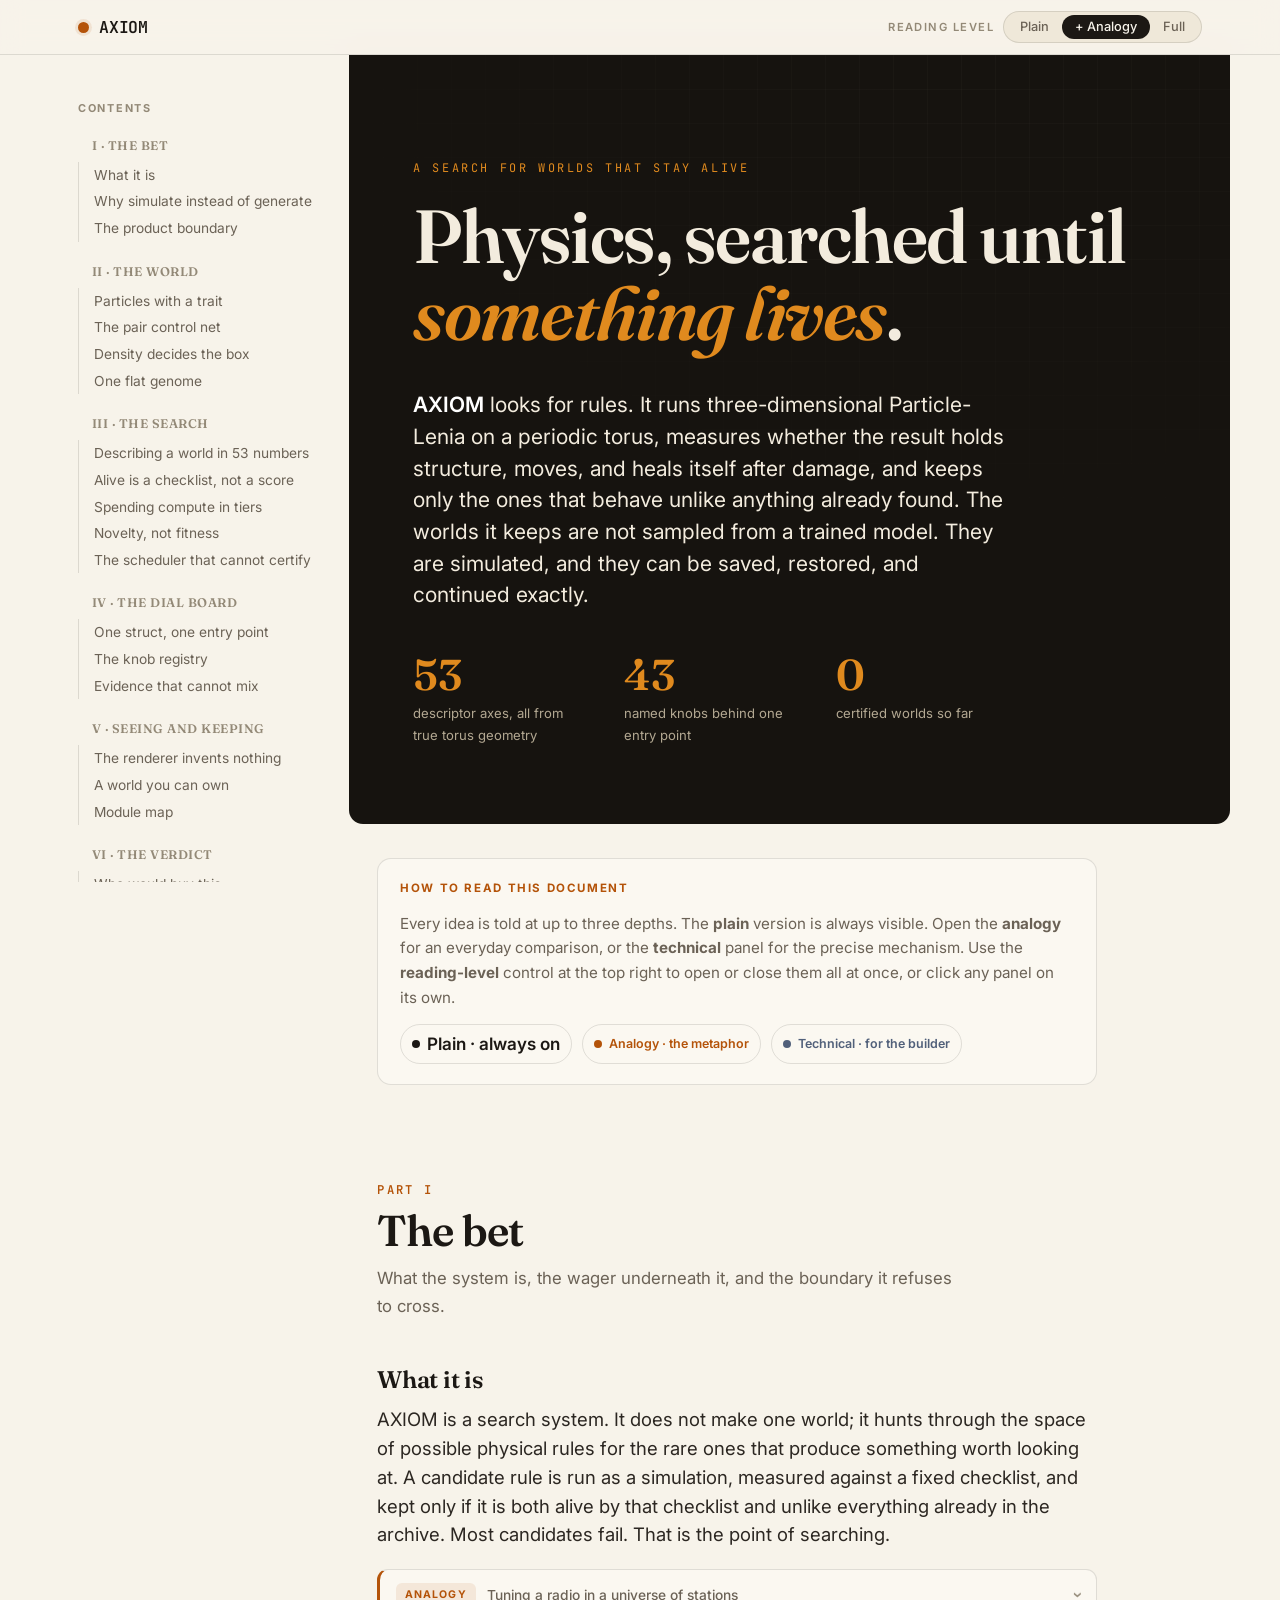
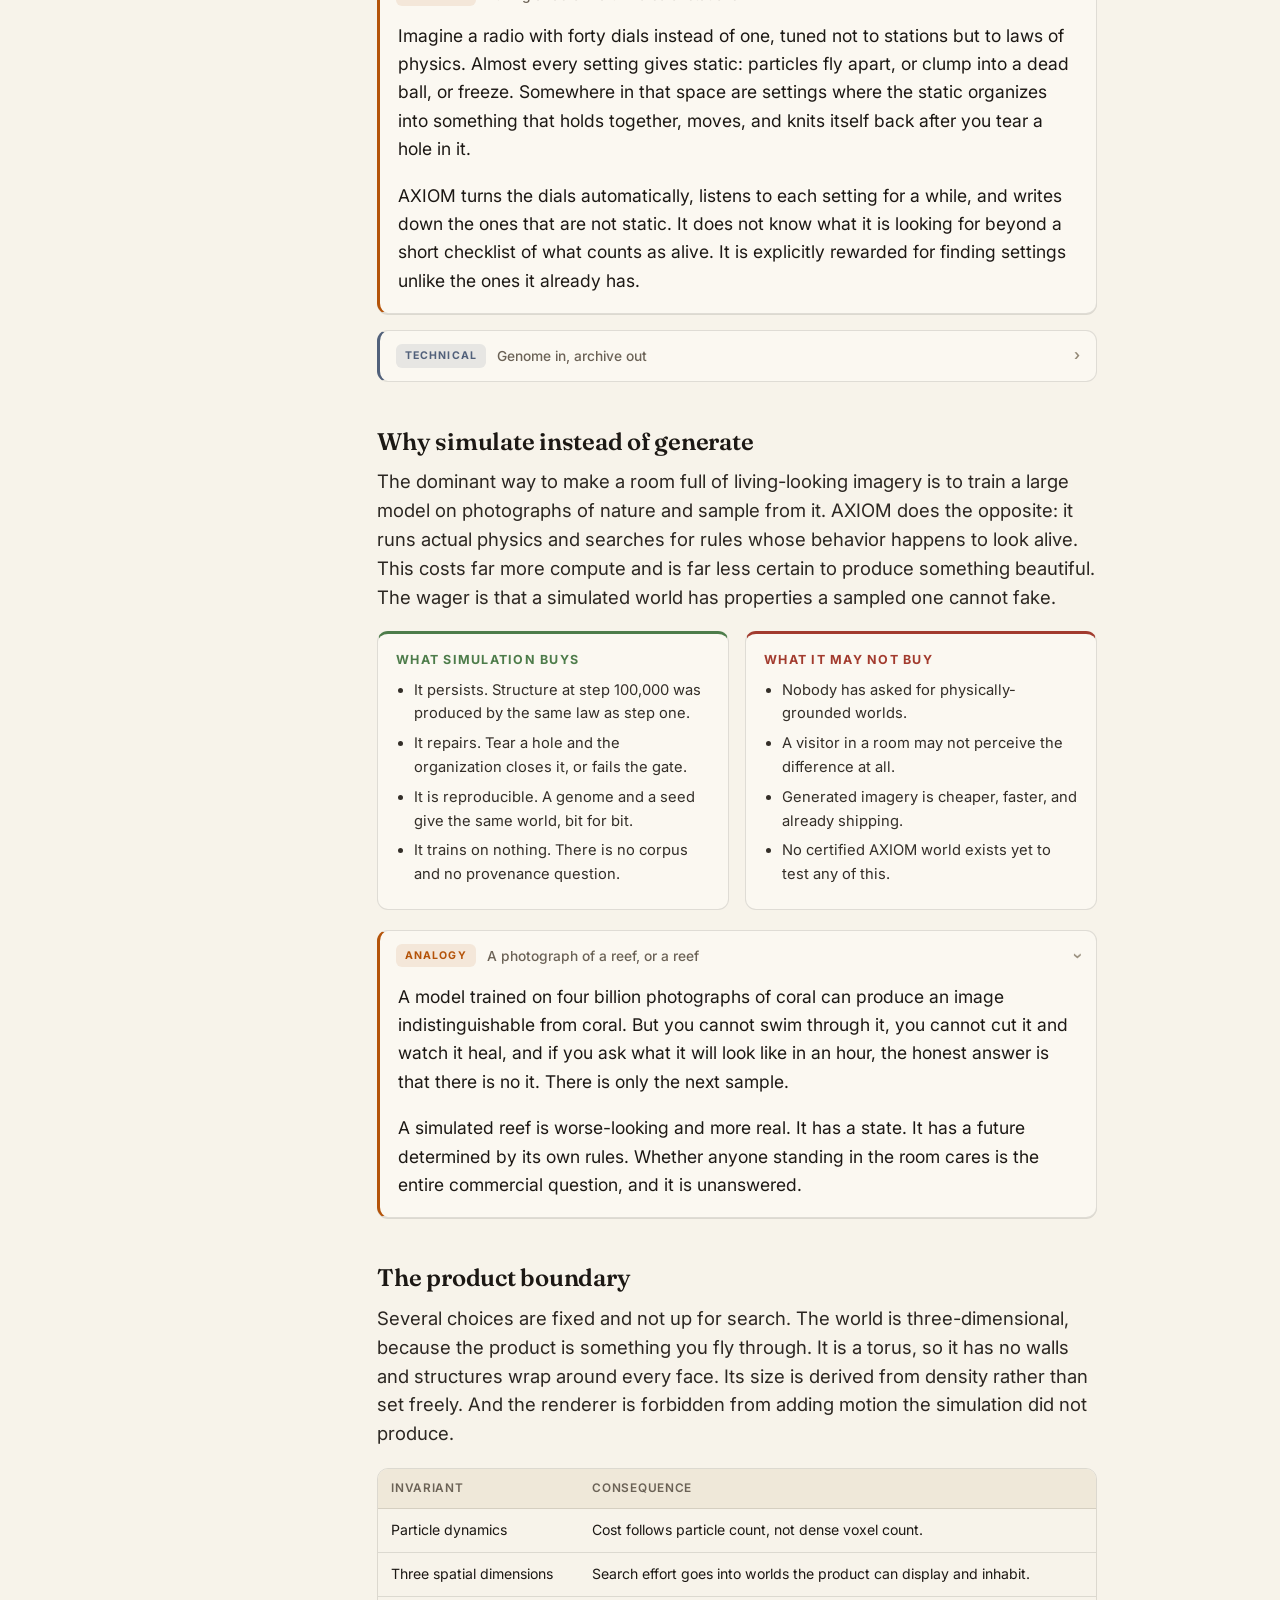
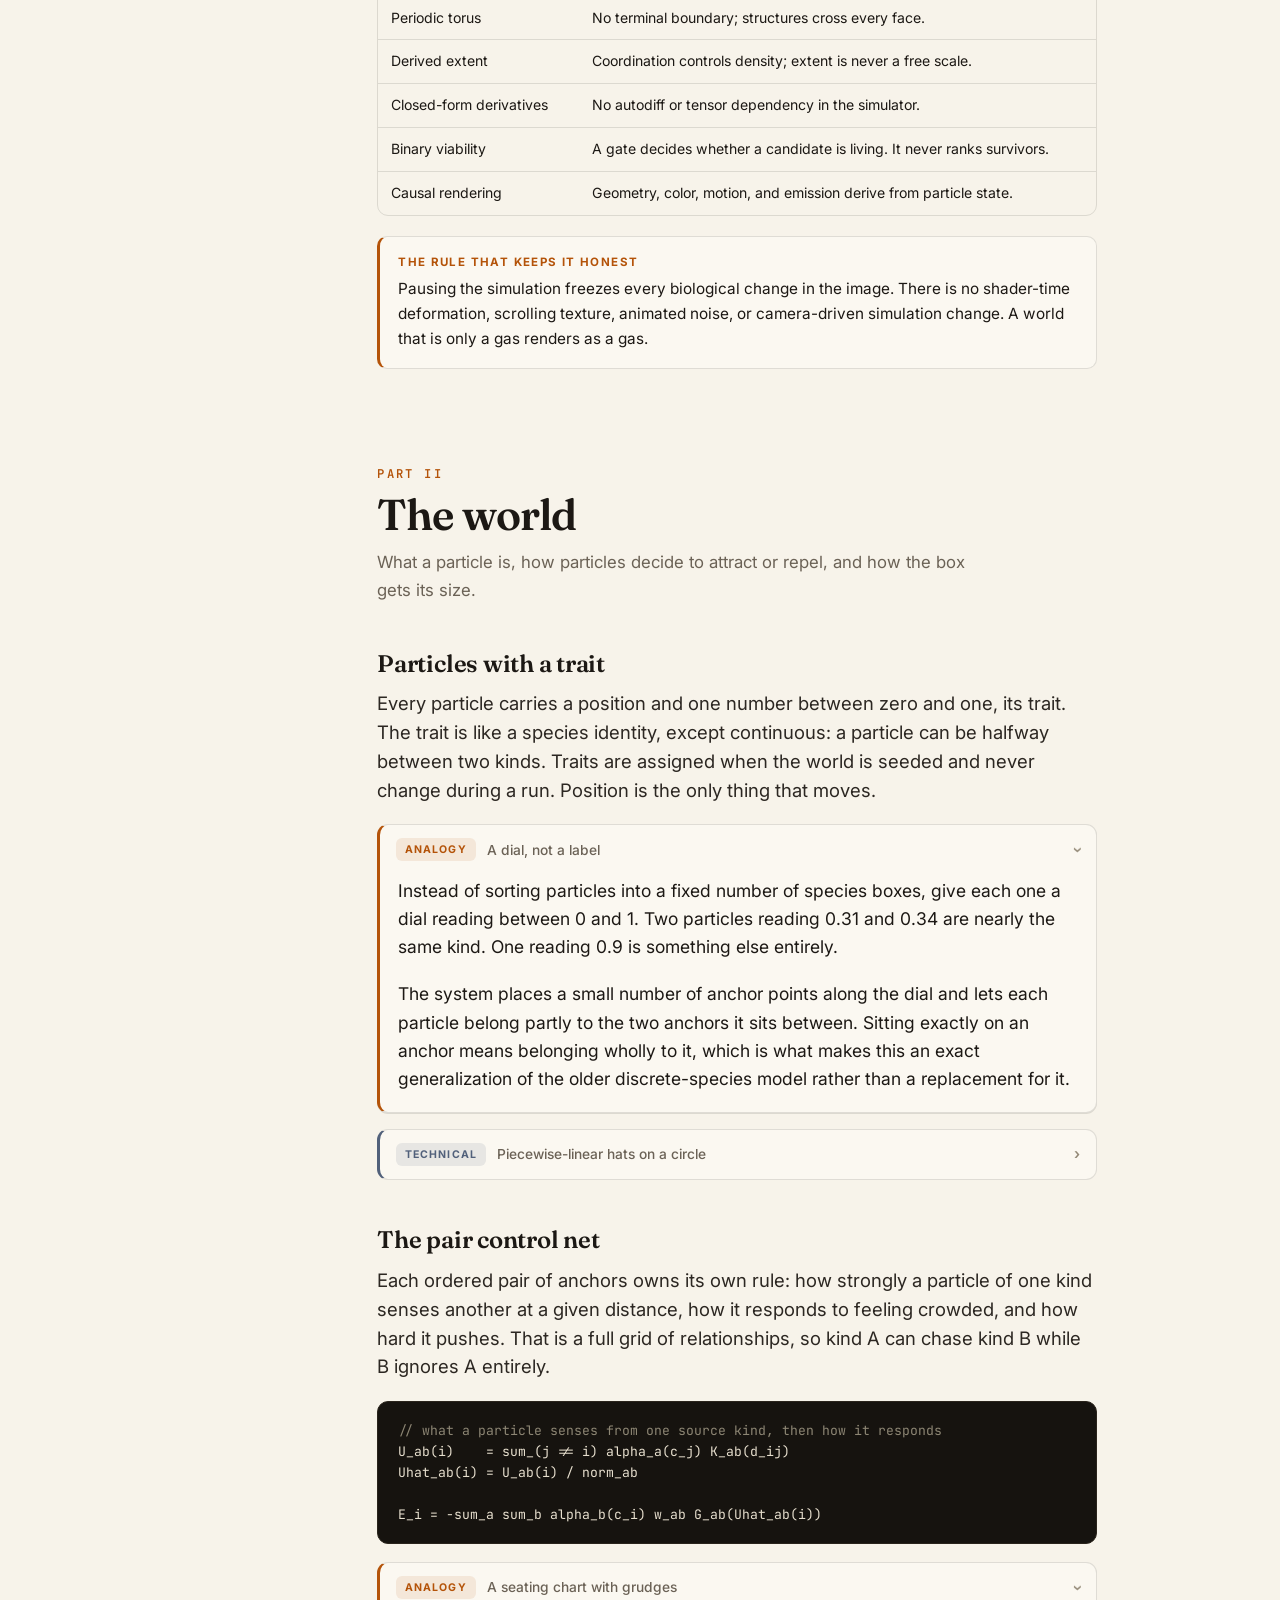
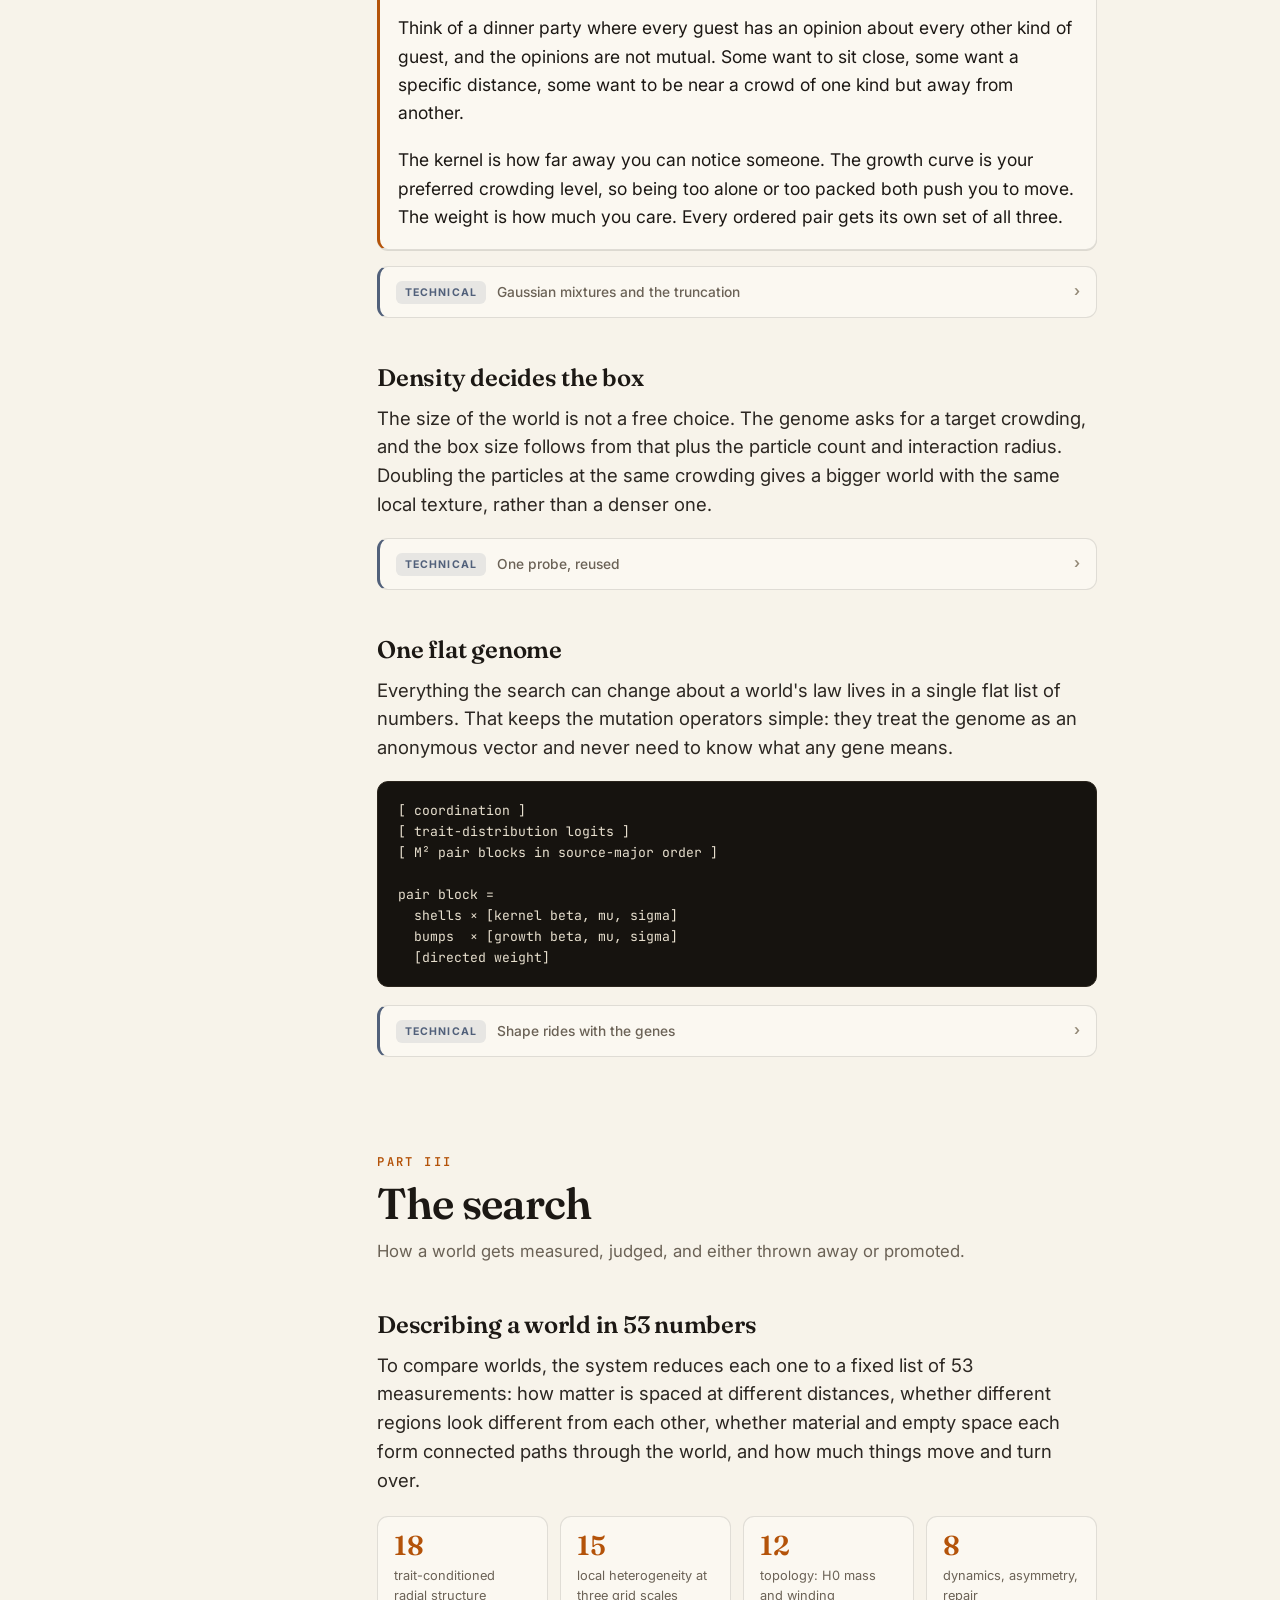
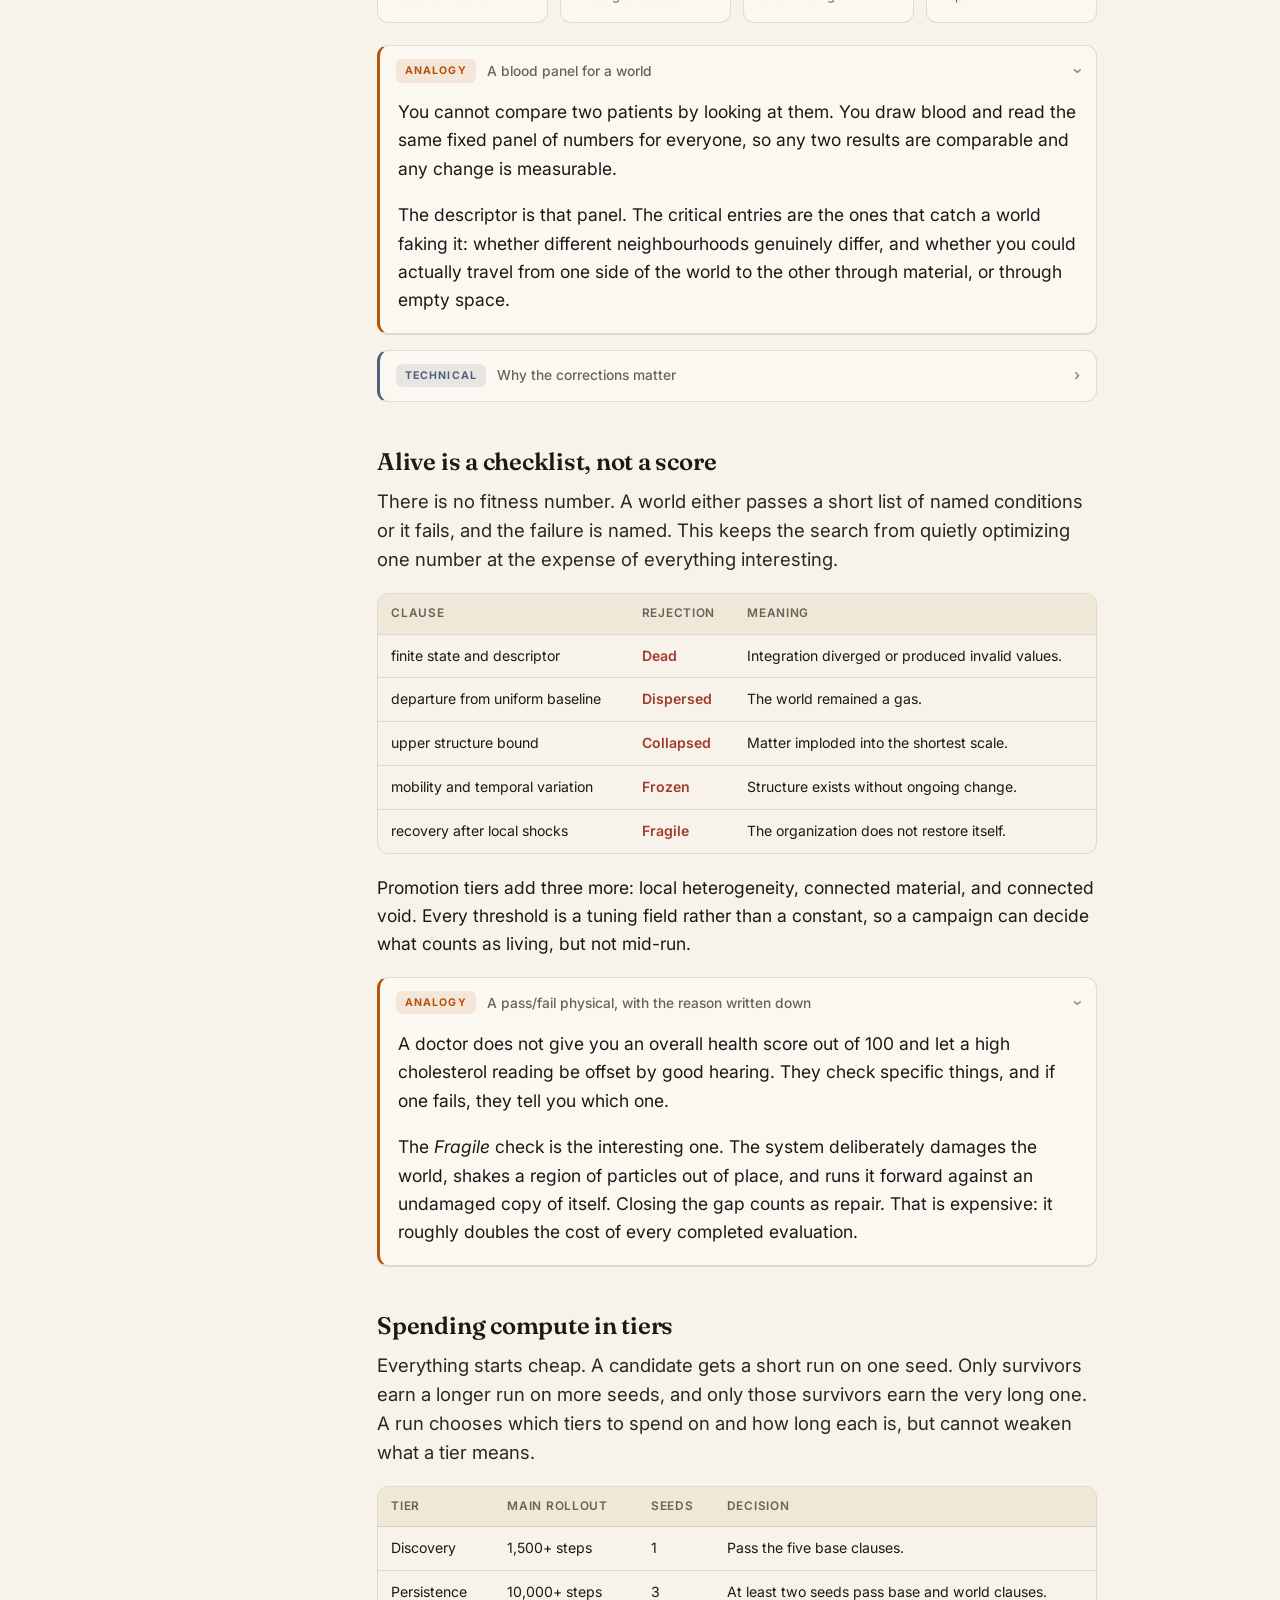
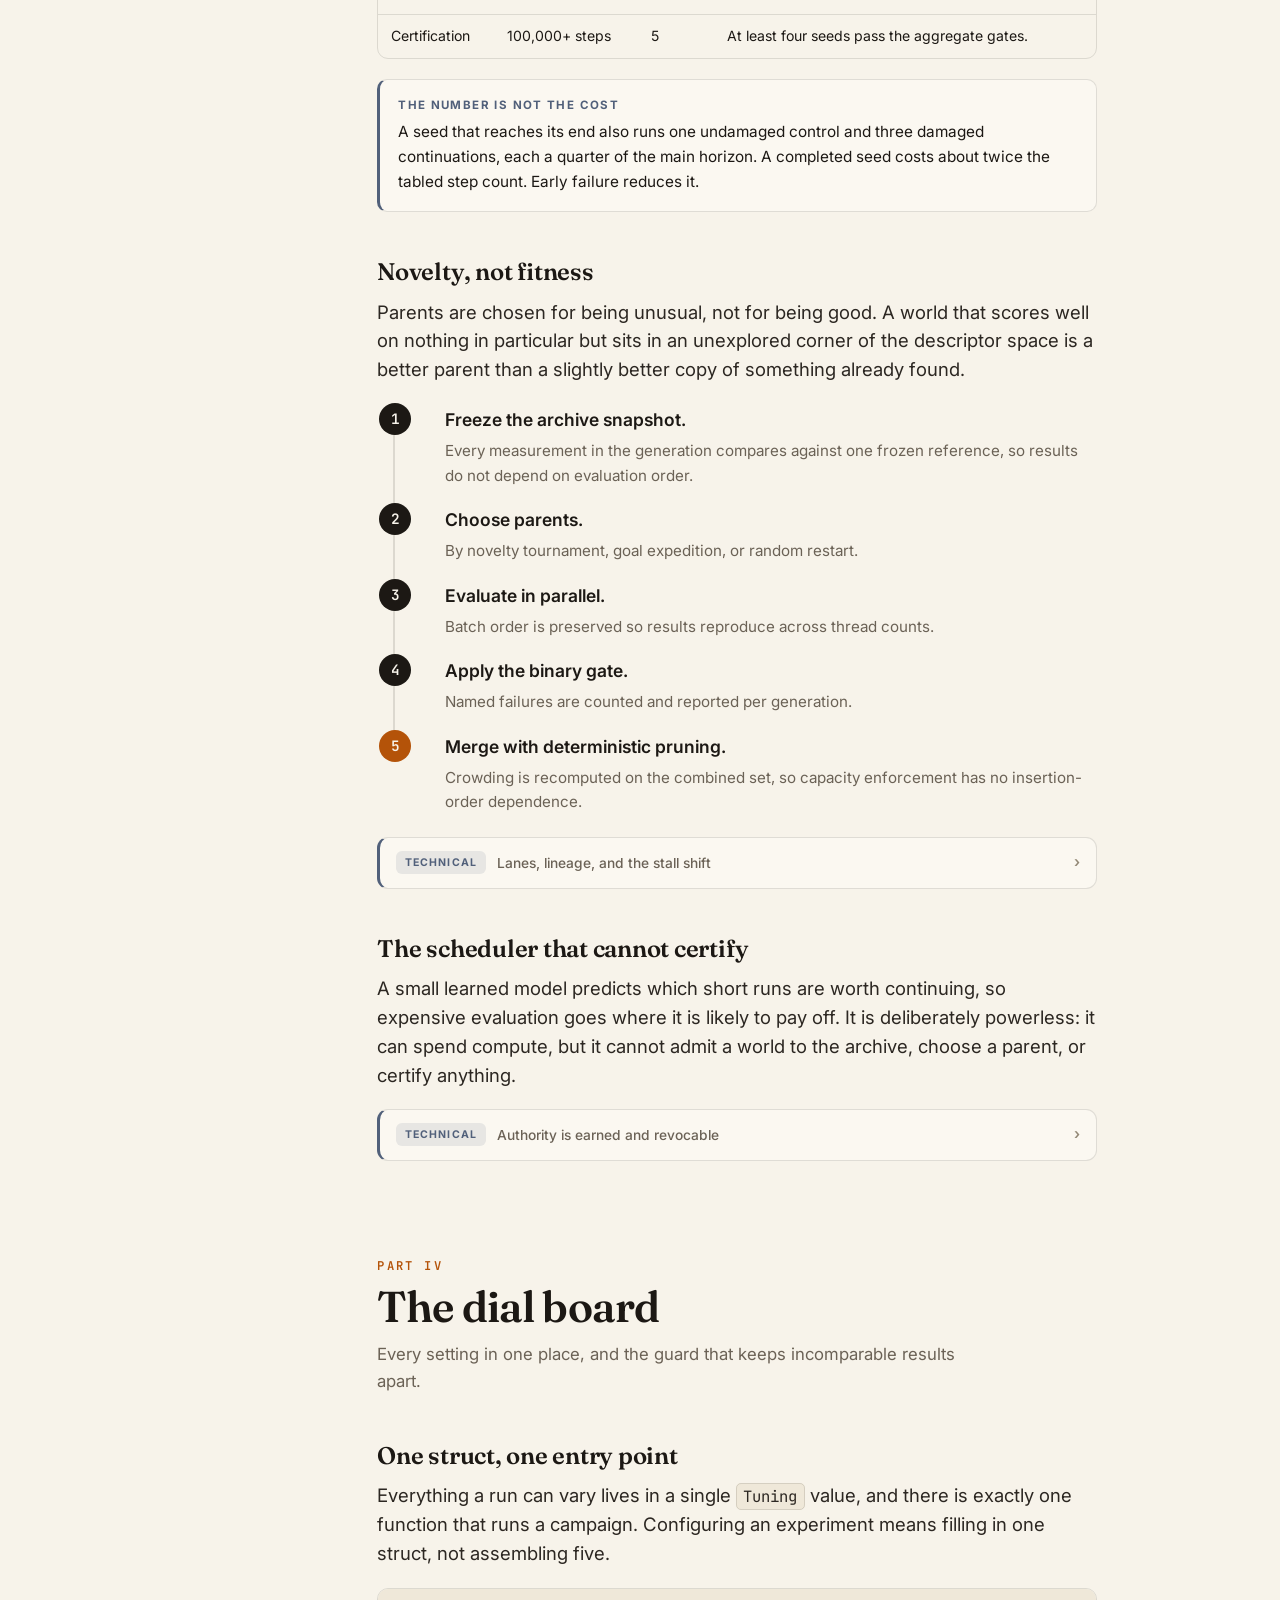
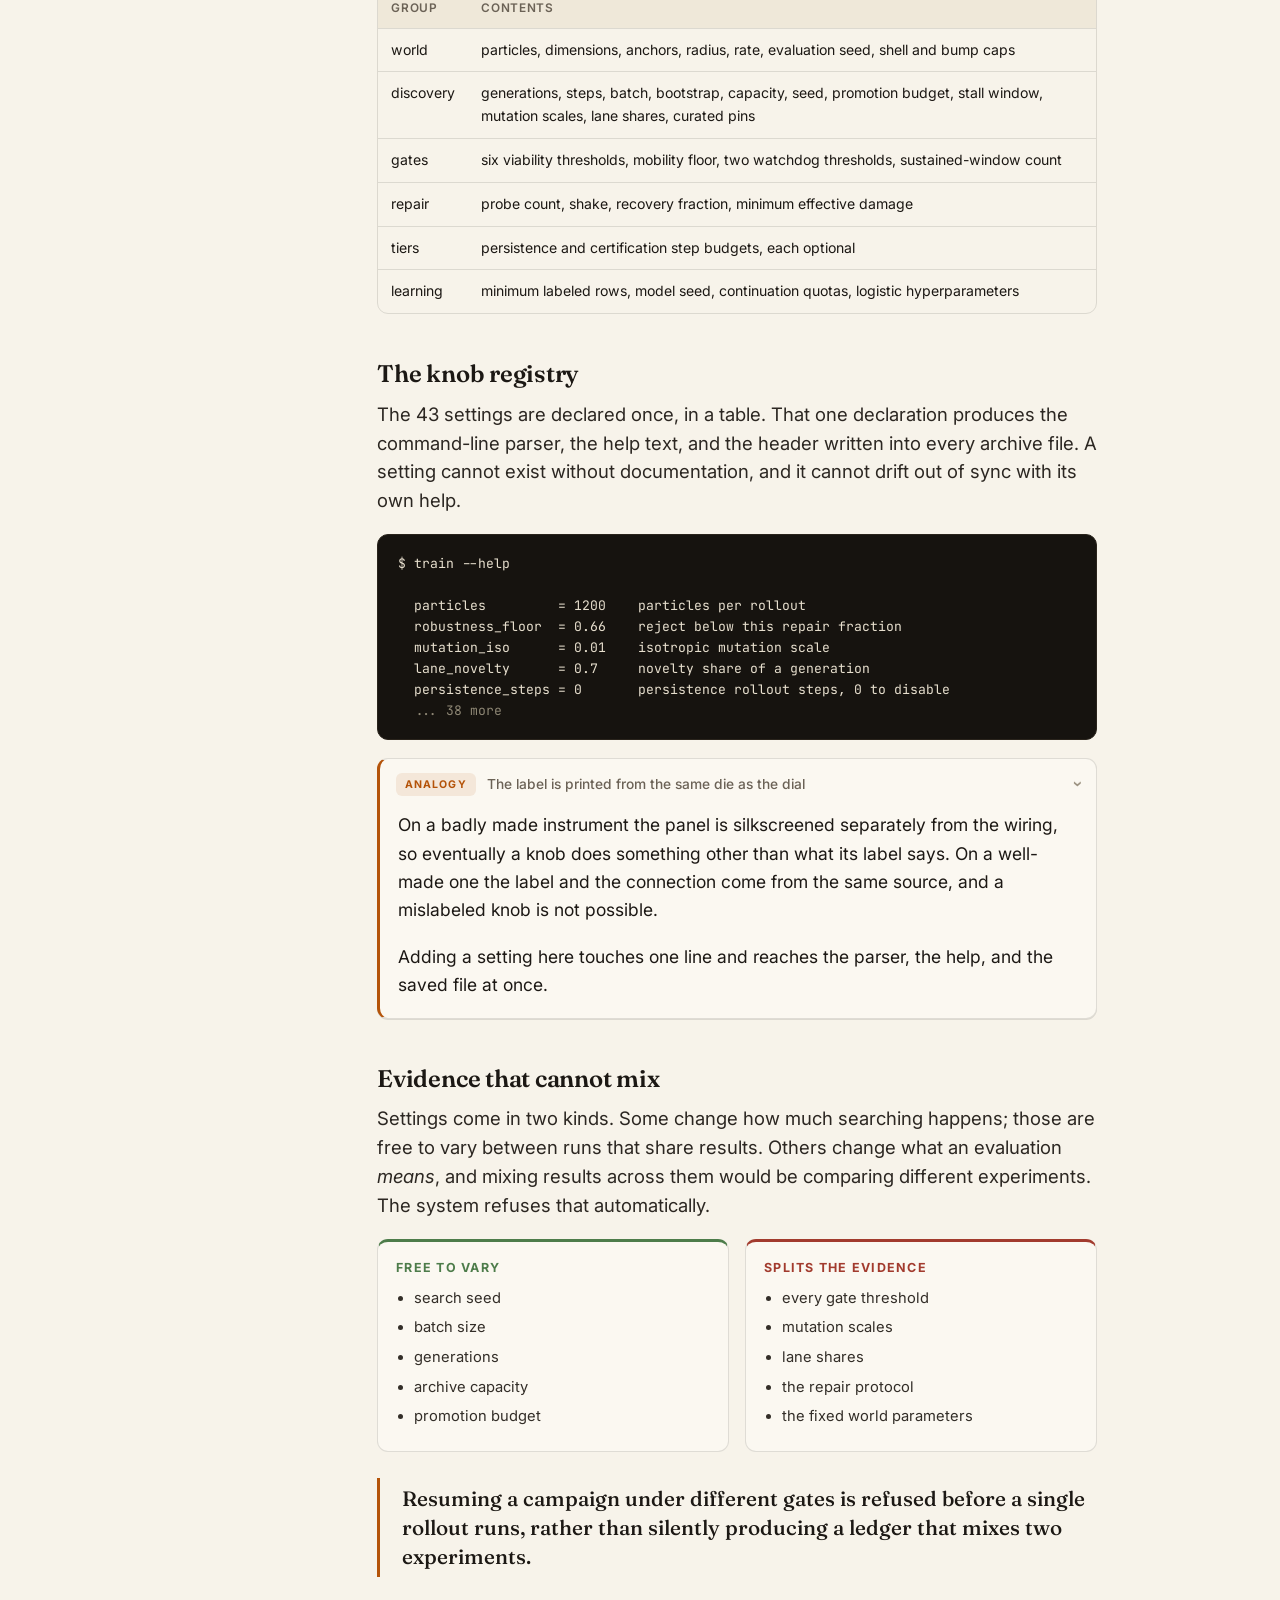
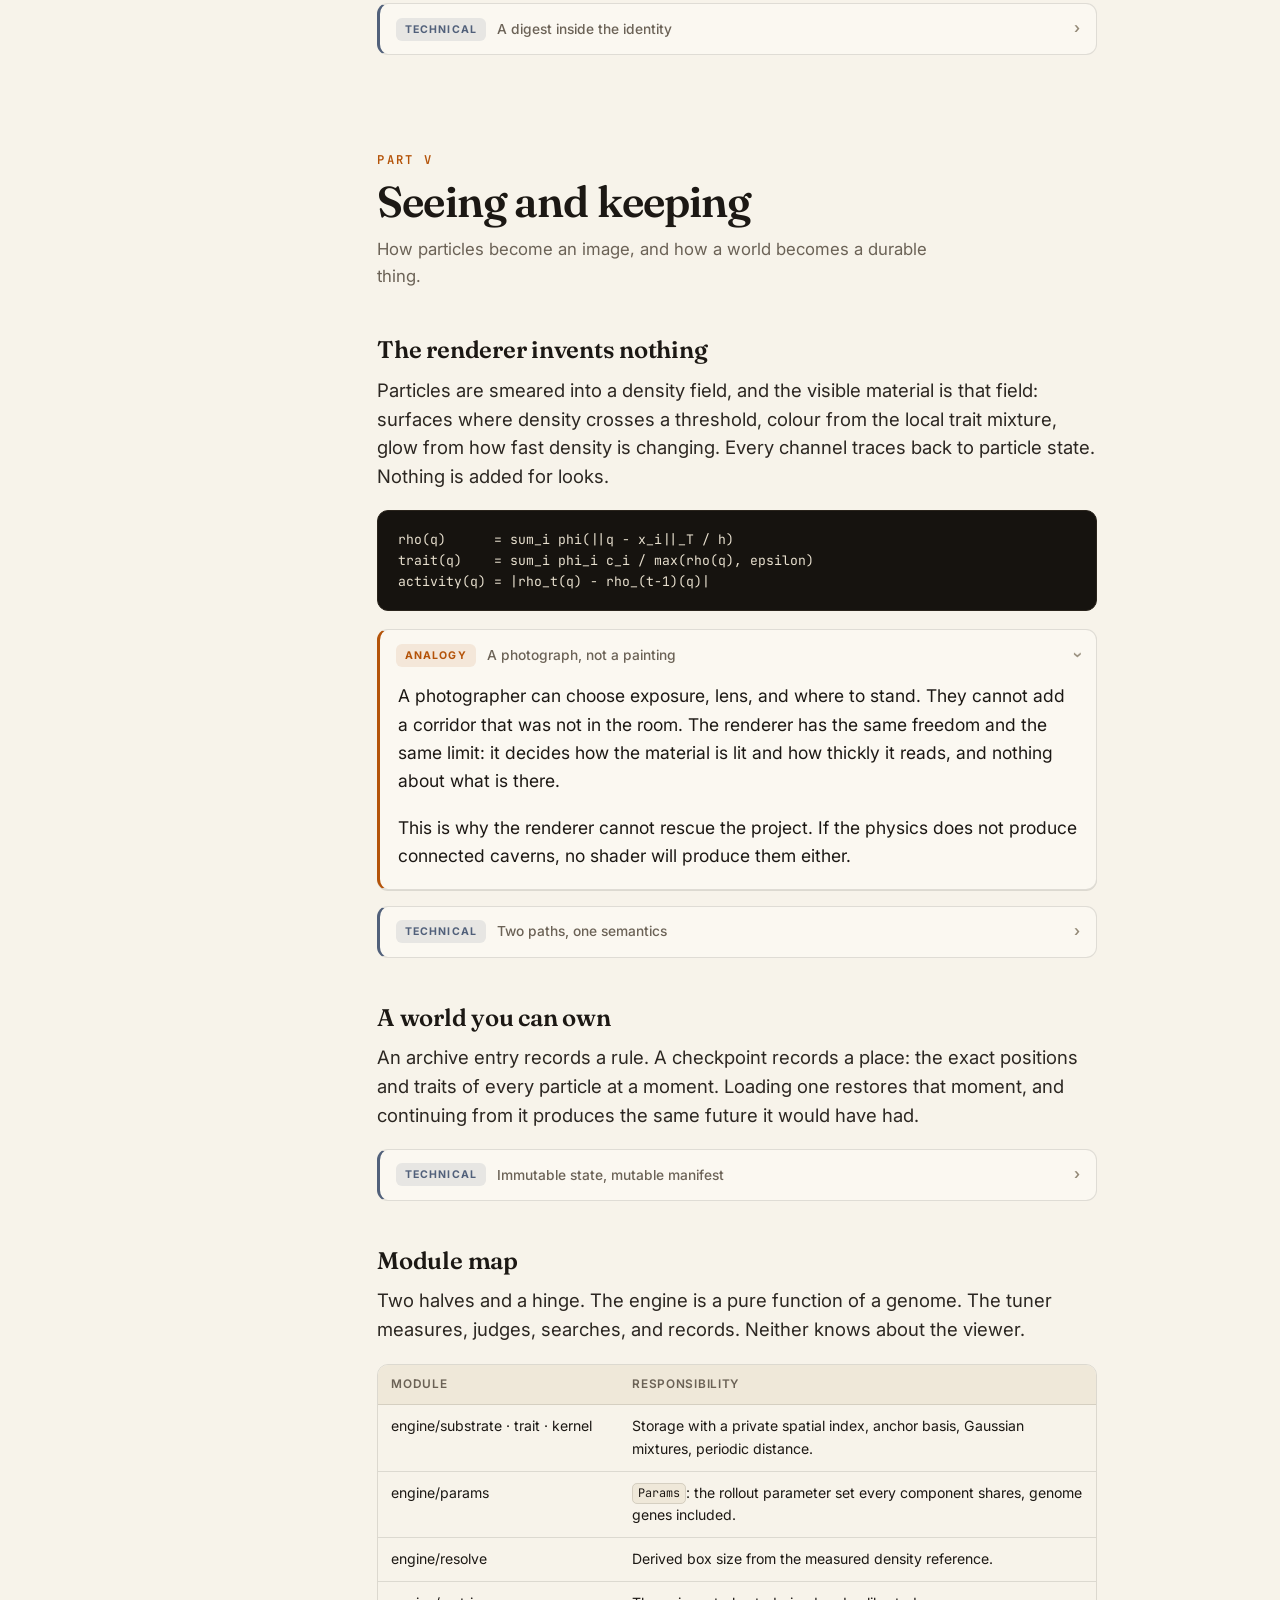
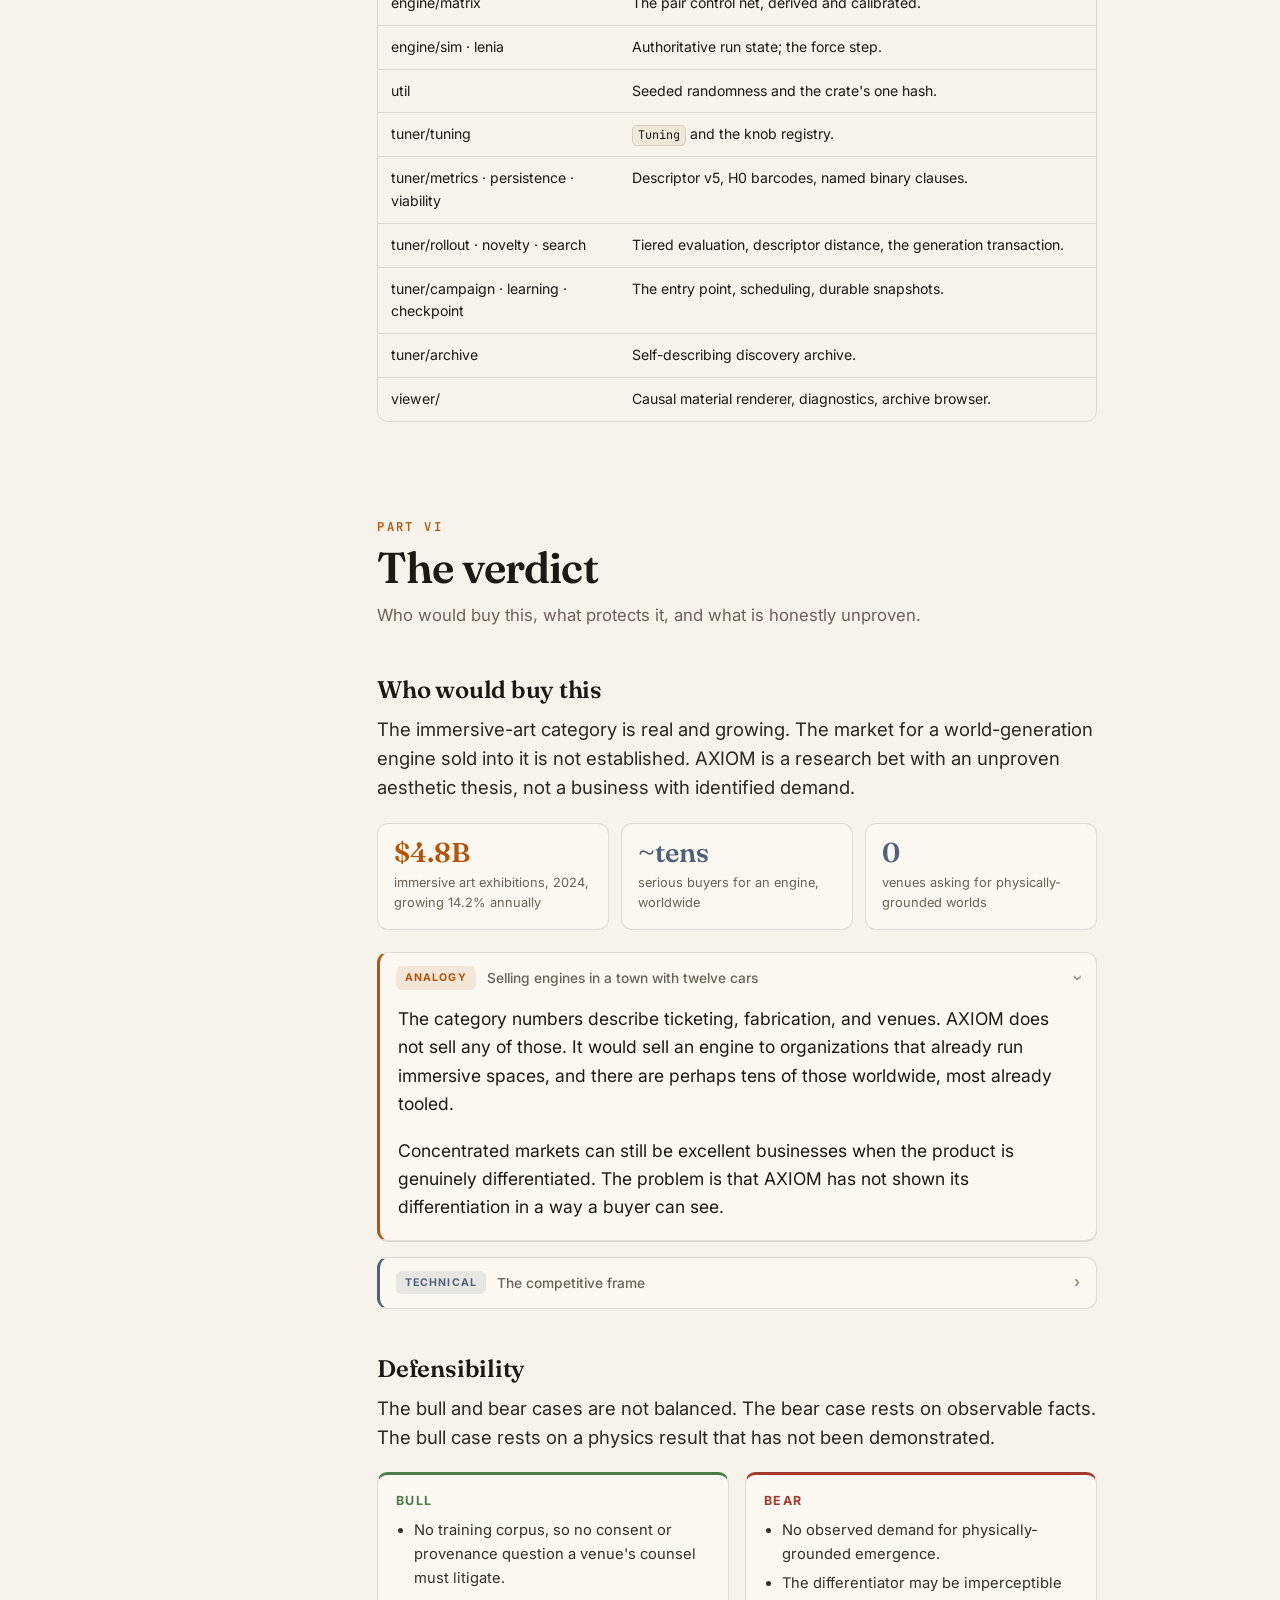
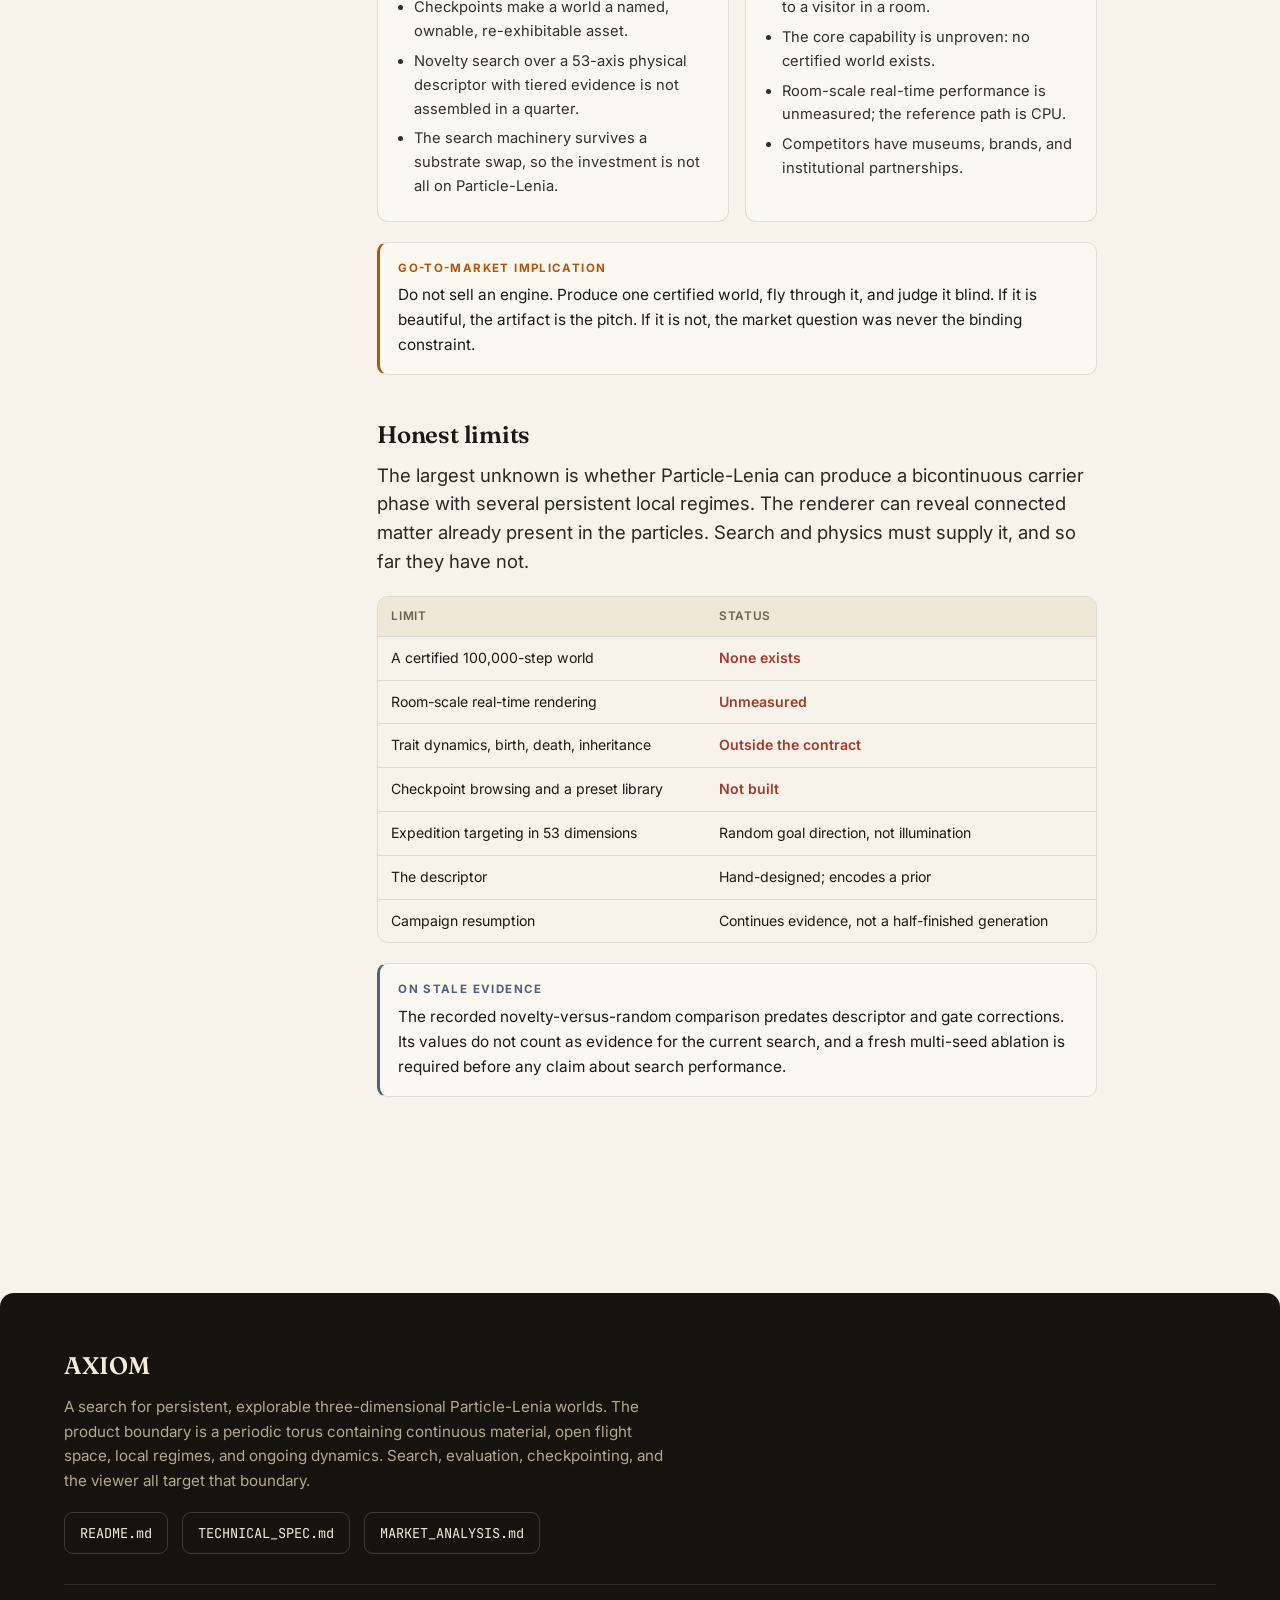
==== commit be9f9445: "docs: portable STYLE.md, engine audit, spec and masterdoc sync Co-Authored-By: Claude Fable 5 <norep" ====
--- a/docs/MASTERDOC.html
+++ b/docs/MASTERDOC.html
@@ -475,7 +475,7 @@
       <summary><span class="badge">Technical</span><span class="stitle">One probe, reused</span><span class="chev">›</span></summary>
       <div class="body">
         <p>A density probe measures the nominal coordination of a uniform population at a trial extent, then a genome's coordination gene rescales that reference by the dimensional root. The probe depends only on particle count, dimensionality, and radius, so a campaign measures it once and threads the result through every candidate rather than re-measuring per genome.</p>
-        <p>Interaction norms are calibrated separately, on a deterministic uniform seed with the resolved trait distribution, using the same torus distance, softening, and memberships as the real rollout. A clumped live state never becomes the density reference.</p>
+        <p>Interaction norms are calibrated separately, on a deterministic uniform seed with uniform anchor traits so every anchor pair sees reference mass, using the same torus distance, softening, and memberships as the real rollout. A clumped live state never becomes the density reference.</p>
       </div>
     </details>
   </section>
@@ -494,9 +494,9 @@
   [directed weight]</code></pre>
 
     <details class="layer technical">
-      <summary><span class="badge">Technical</span><span class="stitle">Self-describing length</span><span class="chev">›</span></summary>
-      <div class="body">
-        <p>Anchor count is recovered from the genome's own length by inverting <code>1 + M + M² · genes_per_pair</code>. That quadratic is strictly increasing in <code>M</code>, so a length admits at most one anchor count. Nothing outside the genome has to declare its shape, which is what lets one search carry genomes of differing anchor counts.</p>
+      <summary><span class="badge">Technical</span><span class="stitle">Shape rides with the genes</span><span class="chev">›</span></summary>
+      <div class="body">
+        <p>Anchor count and the shell and bump caps ride beside the genes in the shared parameter set, and the pair-block stride follows from those counts. Anchor count and dimensionality are read from the data, never fixed by a constant, so the step loop takes its shape from whatever genome it is handed.</p>
       </div>
     </details>
   </section>
@@ -758,11 +758,12 @@
       <table>
         <thead><tr><th>Module</th><th>Responsibility</th></tr></thead>
         <tbody>
-          <tr><td class="mono">engine/substrate · trait · kernel · rng · grid</td><td>Storage, anchor basis, Gaussian mixtures, seeded randomness, neighbour lookup.</td></tr>
-          <tr><td class="mono">engine/genome</td><td><code>Params</code>, <code>Caps</code>, <code>Layout</code>: the flat-vector codec and its bounds.</td></tr>
-          <tr><td class="mono">engine/geometry</td><td>Derived extent and the measured density reference.</td></tr>
-          <tr><td class="mono">engine/interaction</td><td>The pair control net, decoded and calibrated.</td></tr>
-          <tr><td class="mono">engine/world · lenia</td><td>Authoritative state and seeding; the force step.</td></tr>
+          <tr><td class="mono">engine/substrate · trait · kernel</td><td>Storage with a private spatial index, anchor basis, Gaussian mixtures, periodic distance.</td></tr>
+          <tr><td class="mono">engine/params</td><td><code>Params</code>: the rollout parameter set every component shares, genome genes included.</td></tr>
+          <tr><td class="mono">engine/resolve</td><td>Derived box size from the measured density reference.</td></tr>
+          <tr><td class="mono">engine/matrix</td><td>The pair control net, derived and calibrated.</td></tr>
+          <tr><td class="mono">engine/sim · lenia</td><td>Authoritative run state; the force step.</td></tr>
+          <tr><td class="mono">util</td><td>Seeded randomness and the crate's one hash.</td></tr>
           <tr><td class="mono">tuner/tuning</td><td><code>Tuning</code> and the knob registry.</td></tr>
           <tr><td class="mono">tuner/metrics · persistence · viability</td><td>Descriptor v5, H0 barcodes, named binary clauses.</td></tr>
           <tr><td class="mono">tuner/rollout · novelty · search</td><td>Tiered evaluation, descriptor distance, the generation transaction.</td></tr>
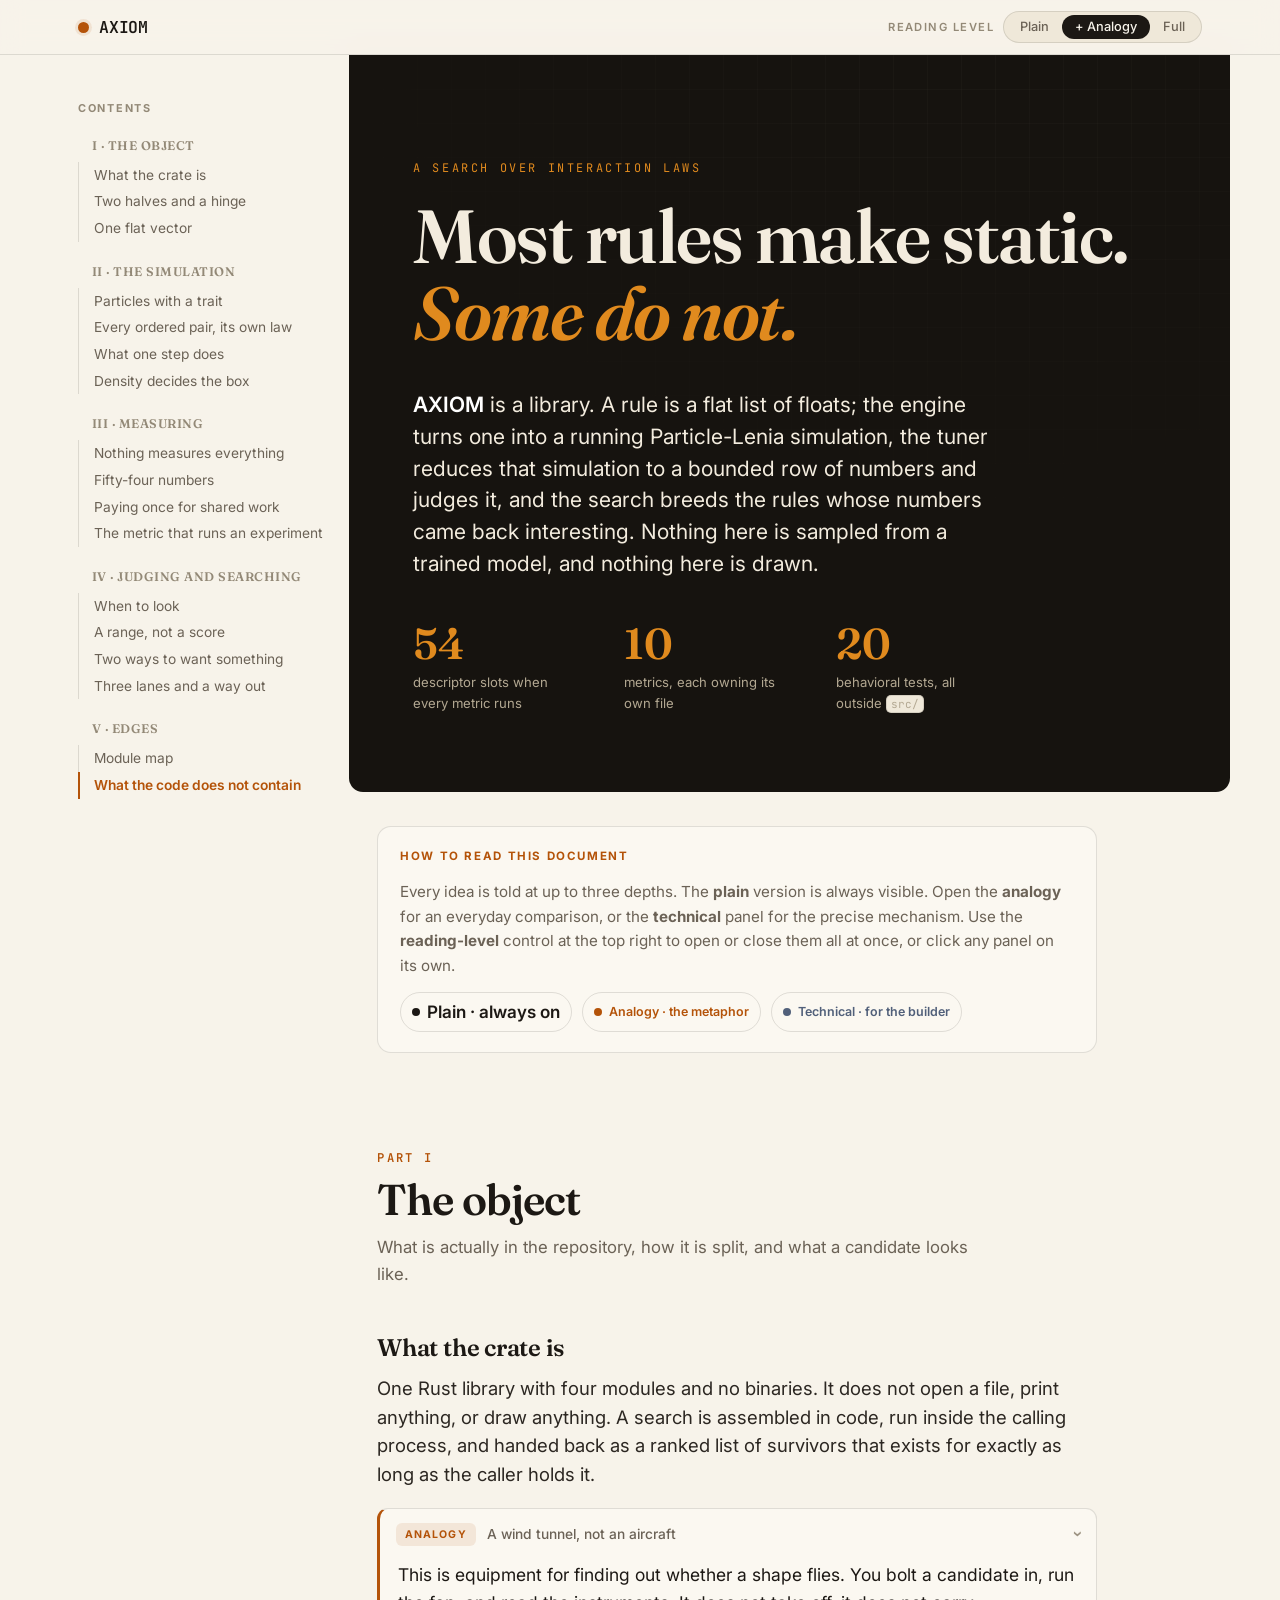
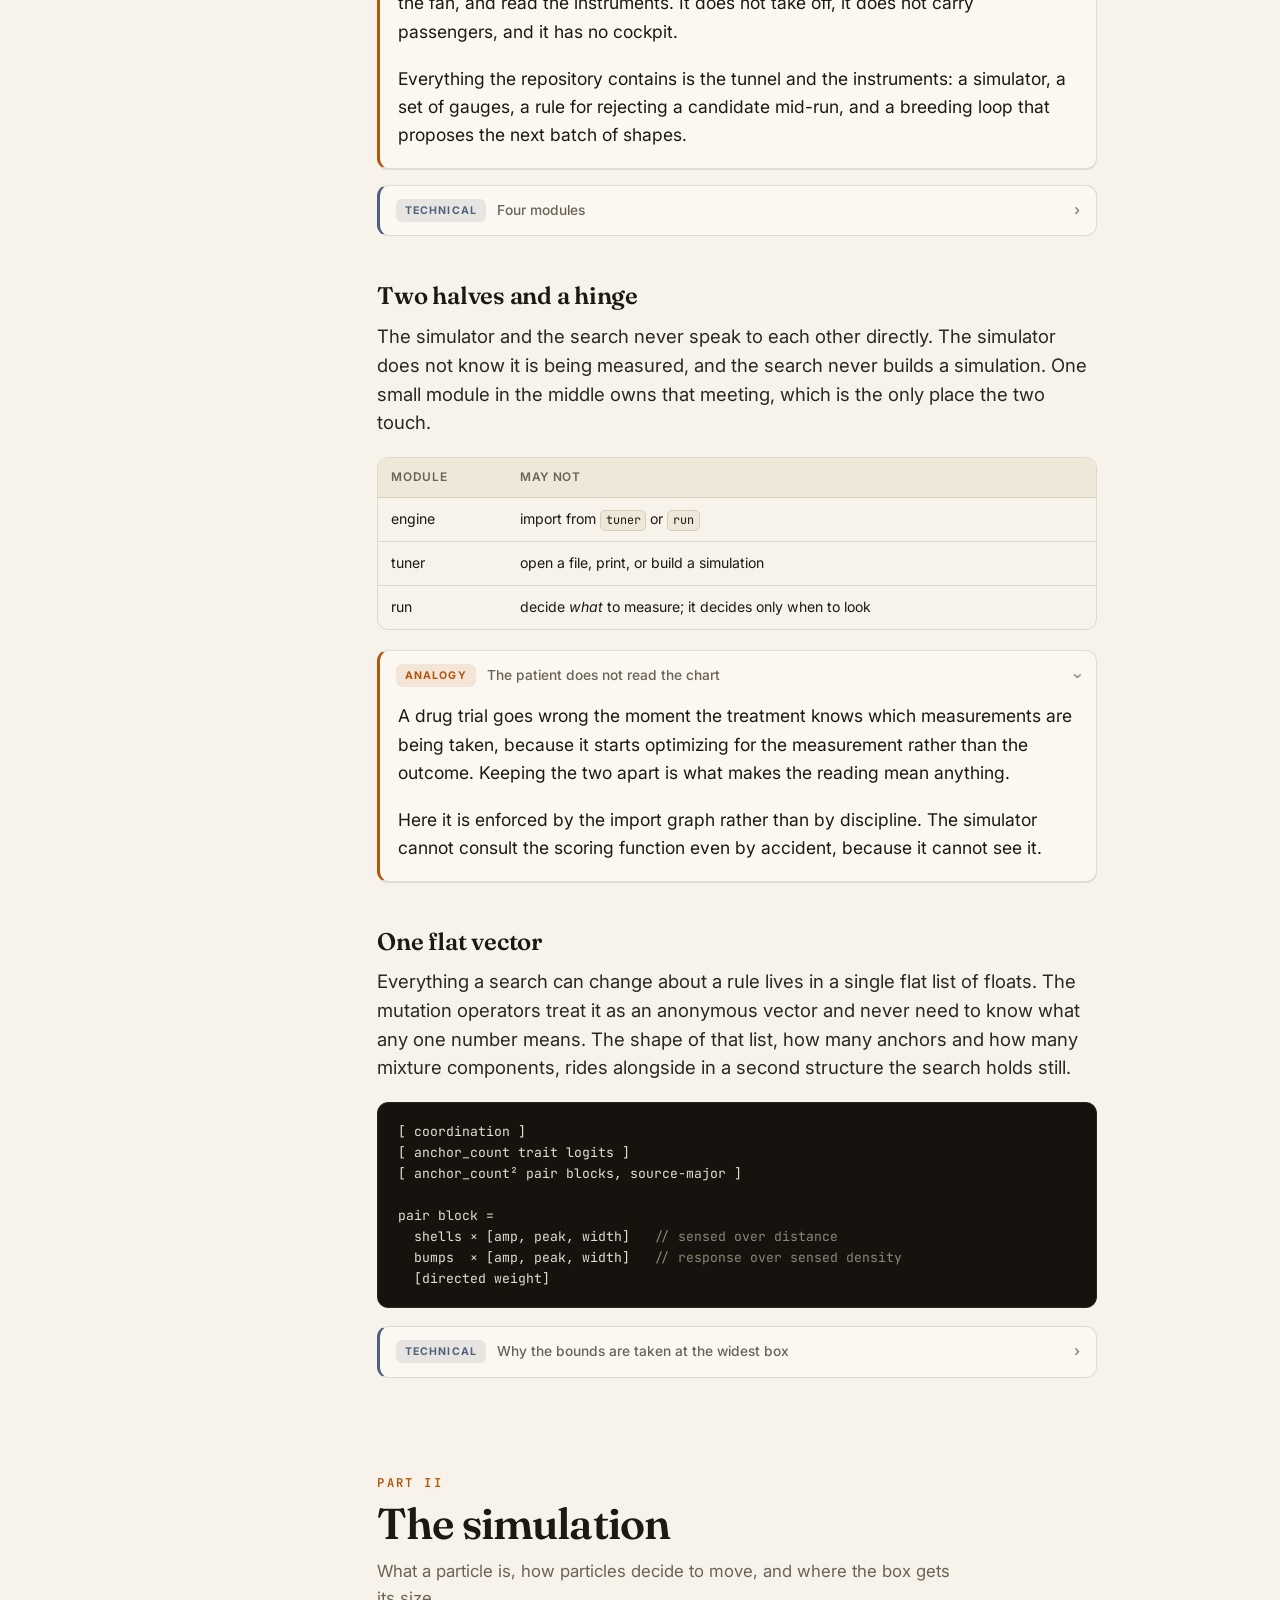
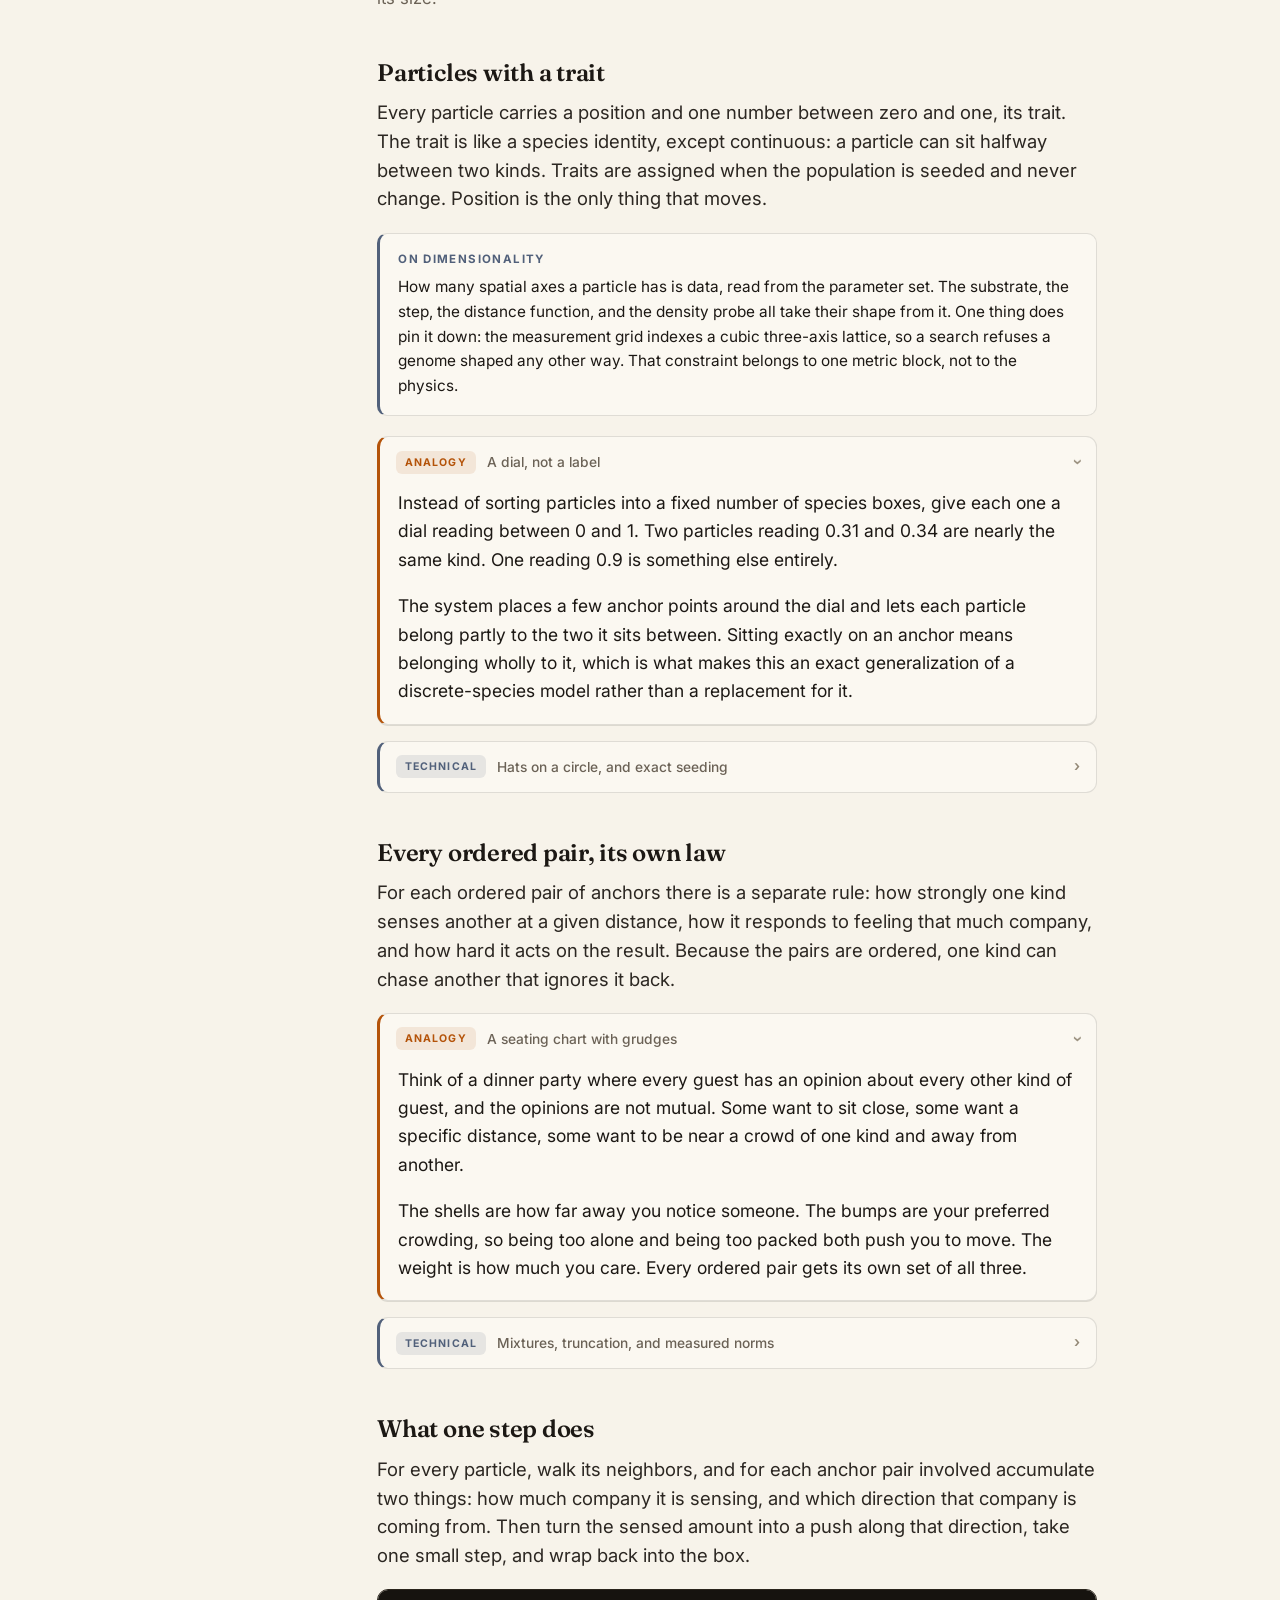
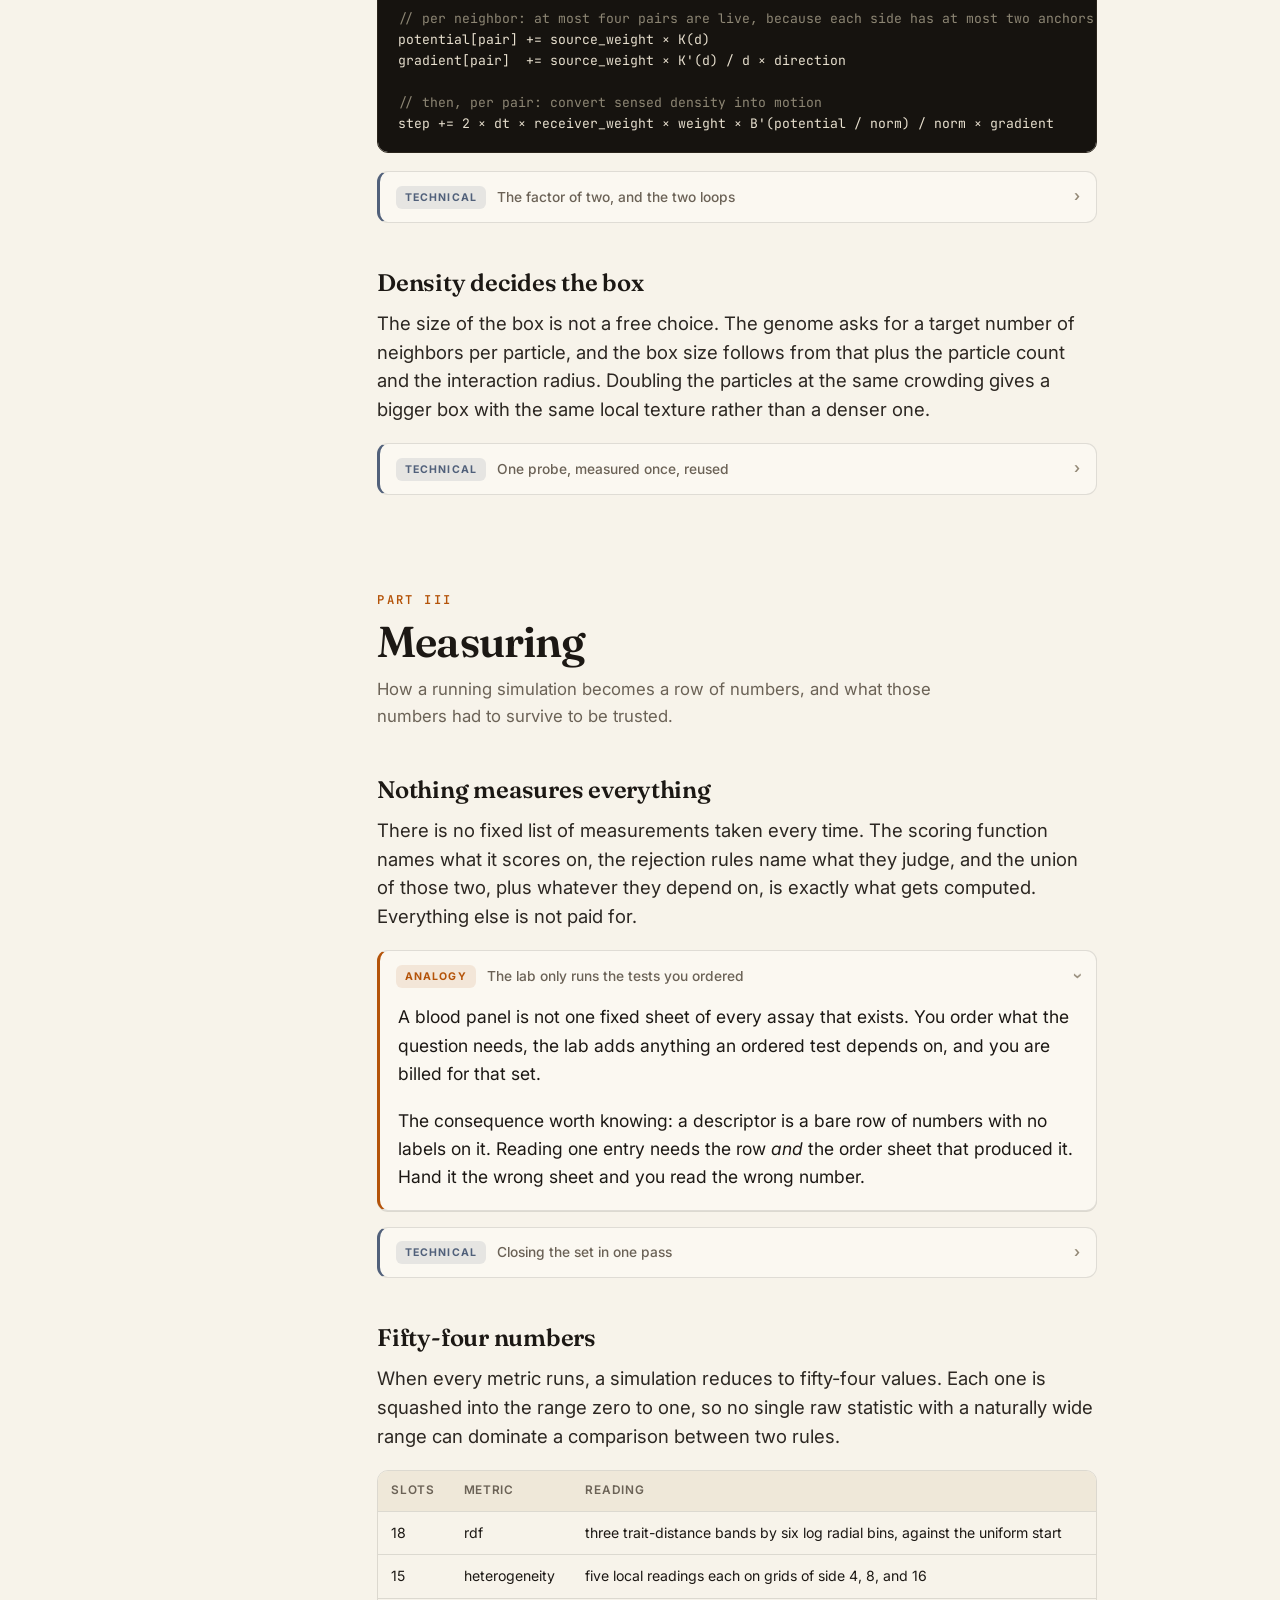
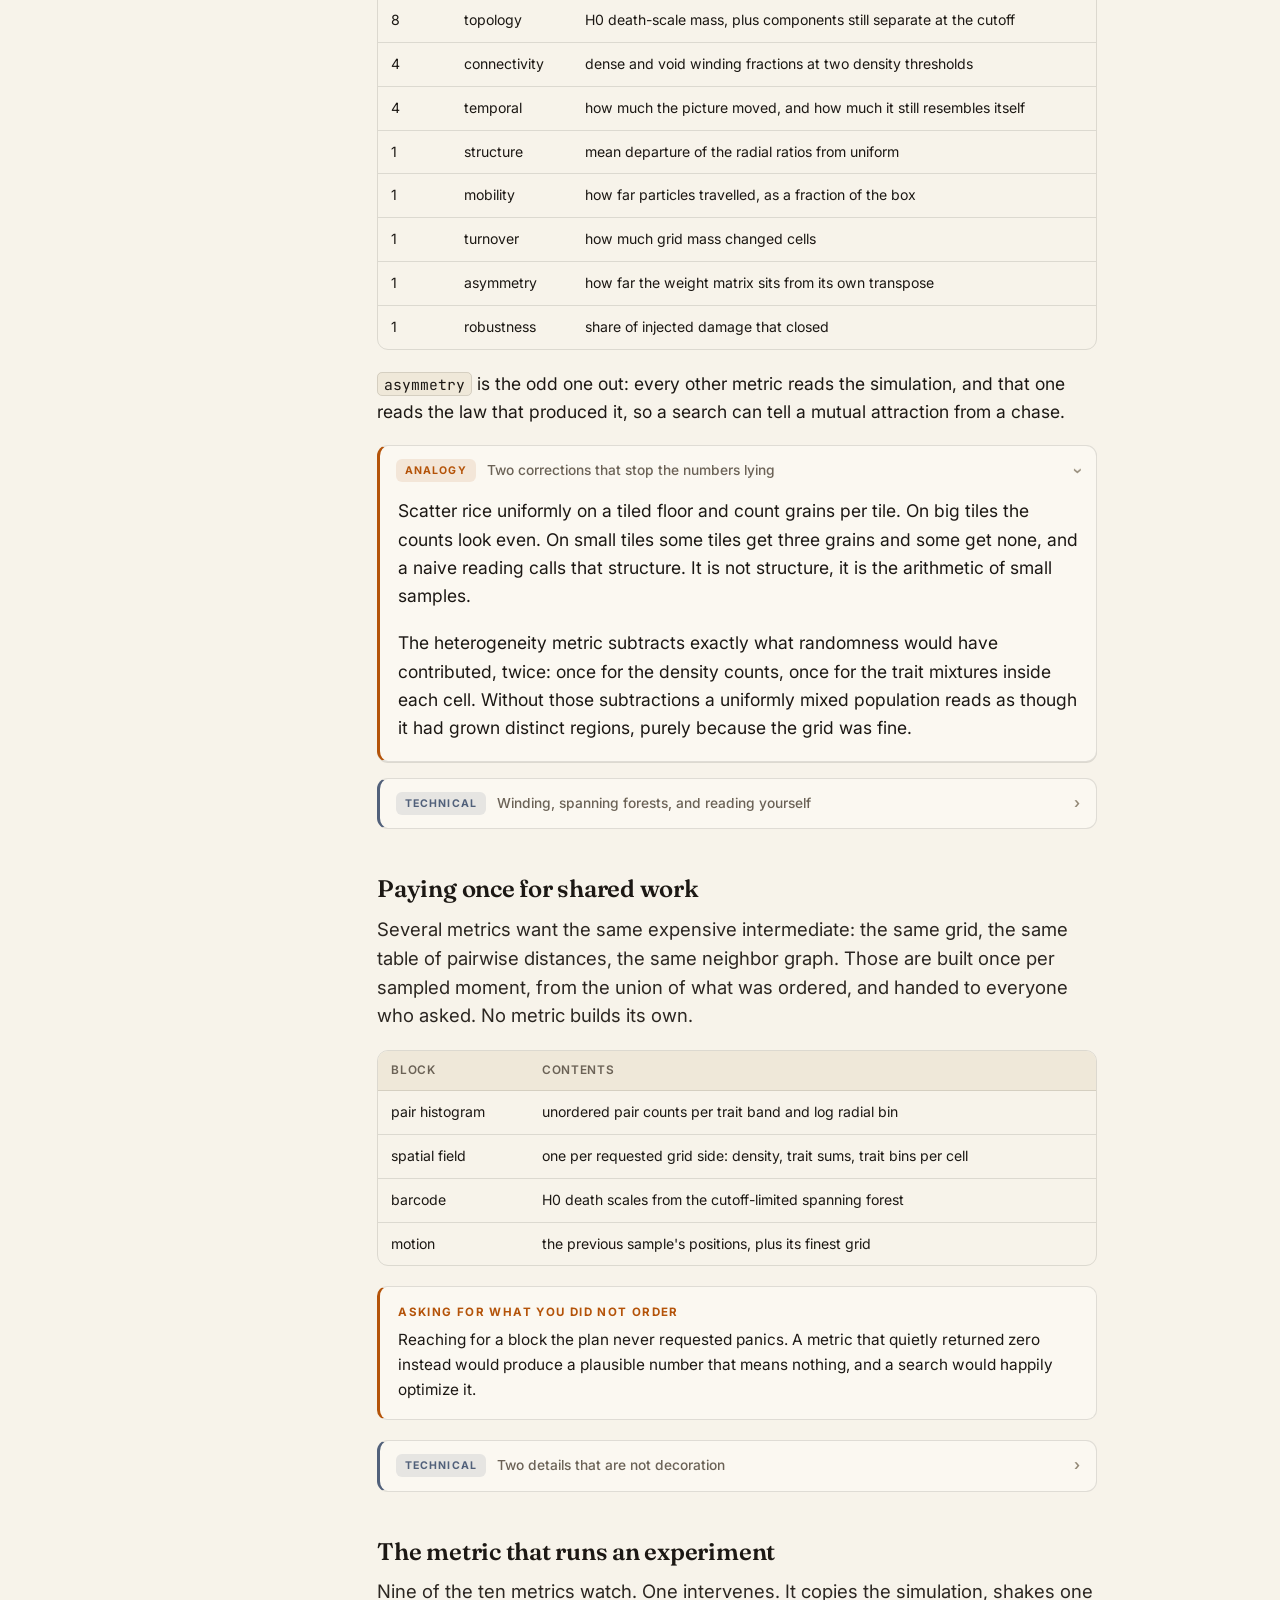
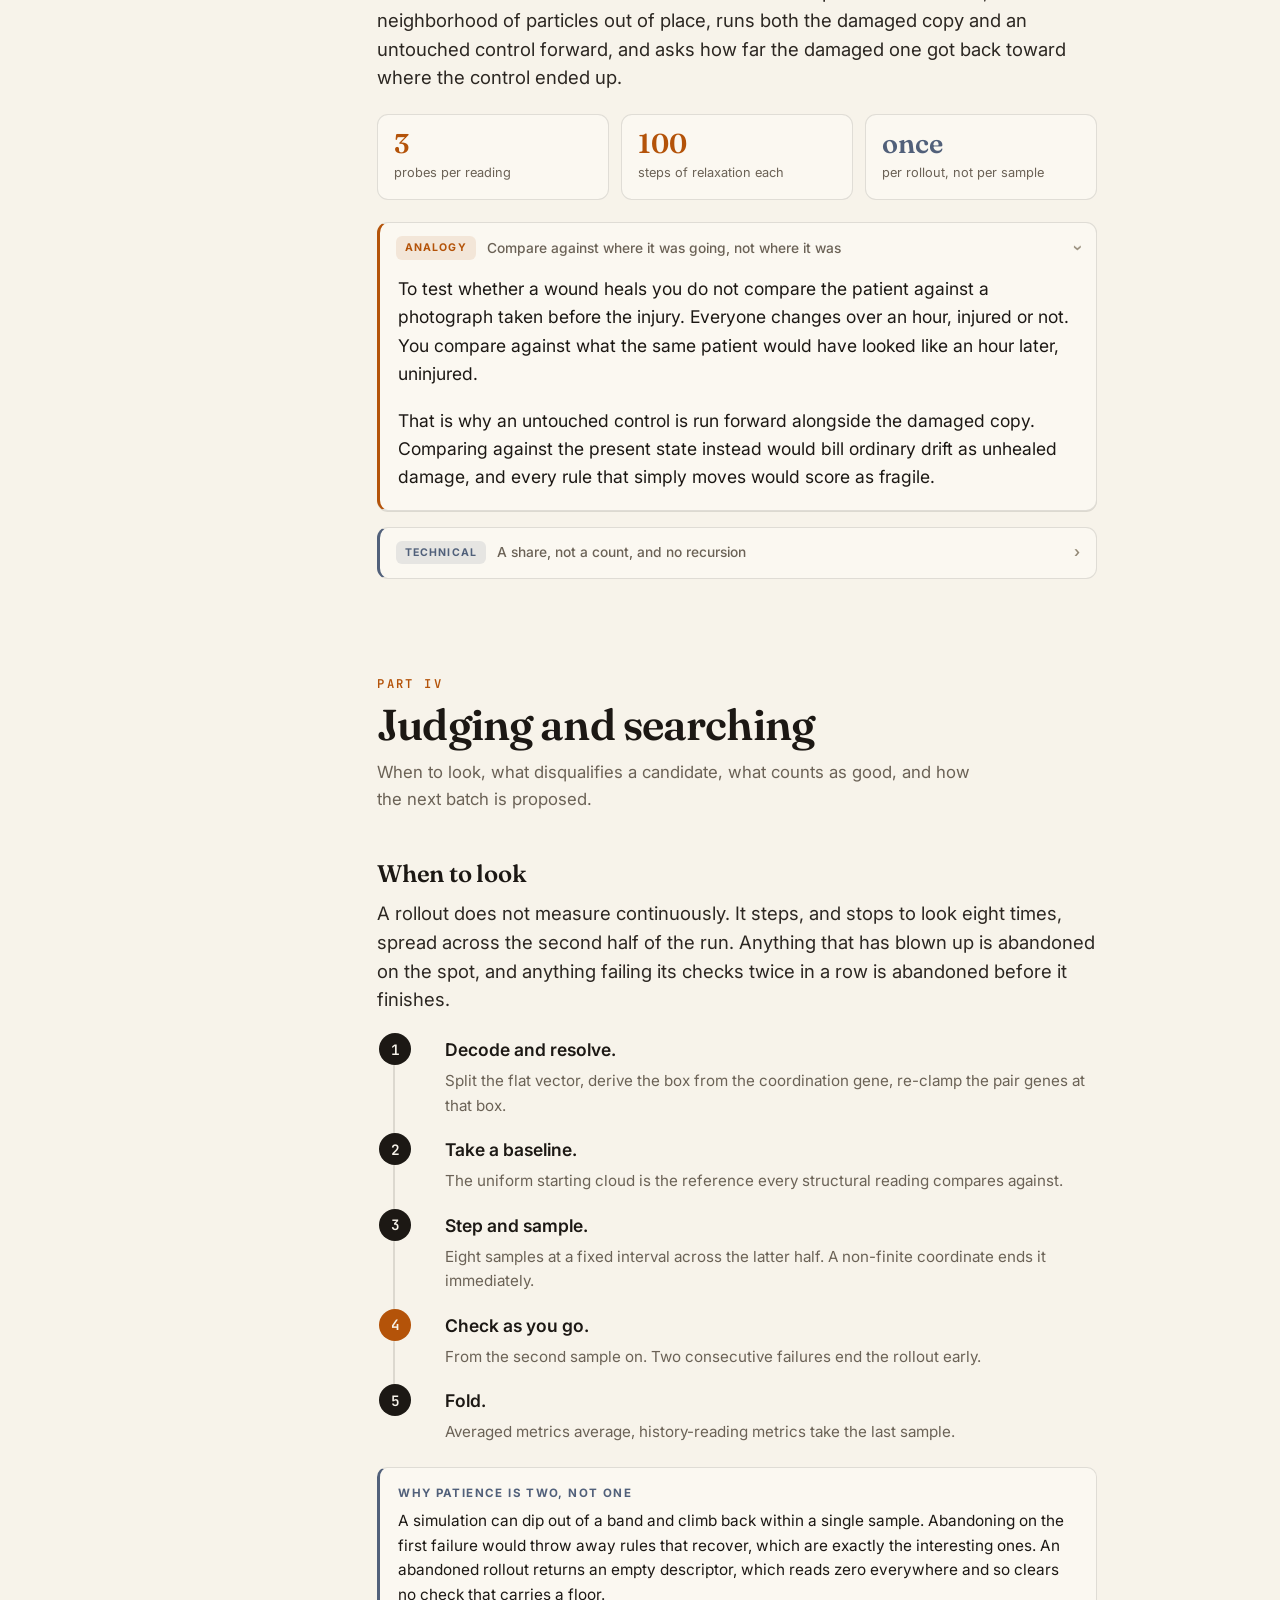
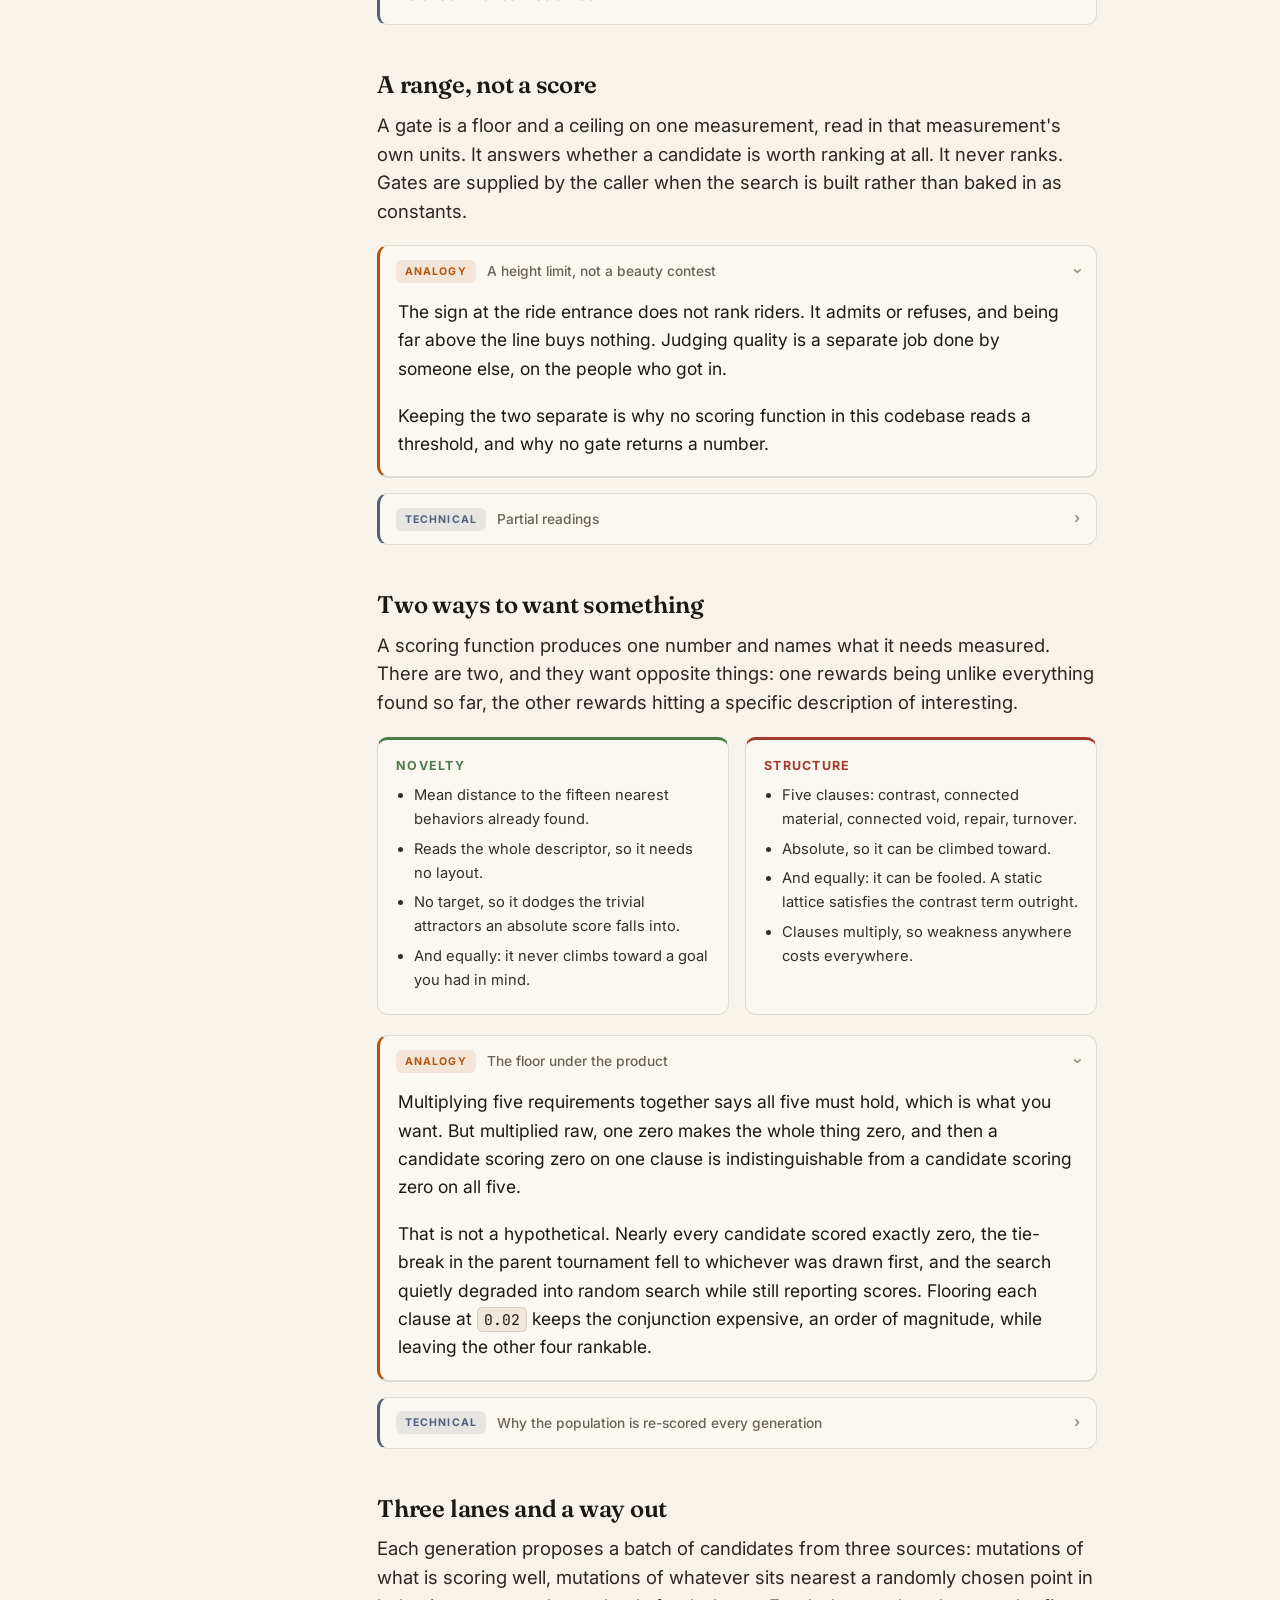
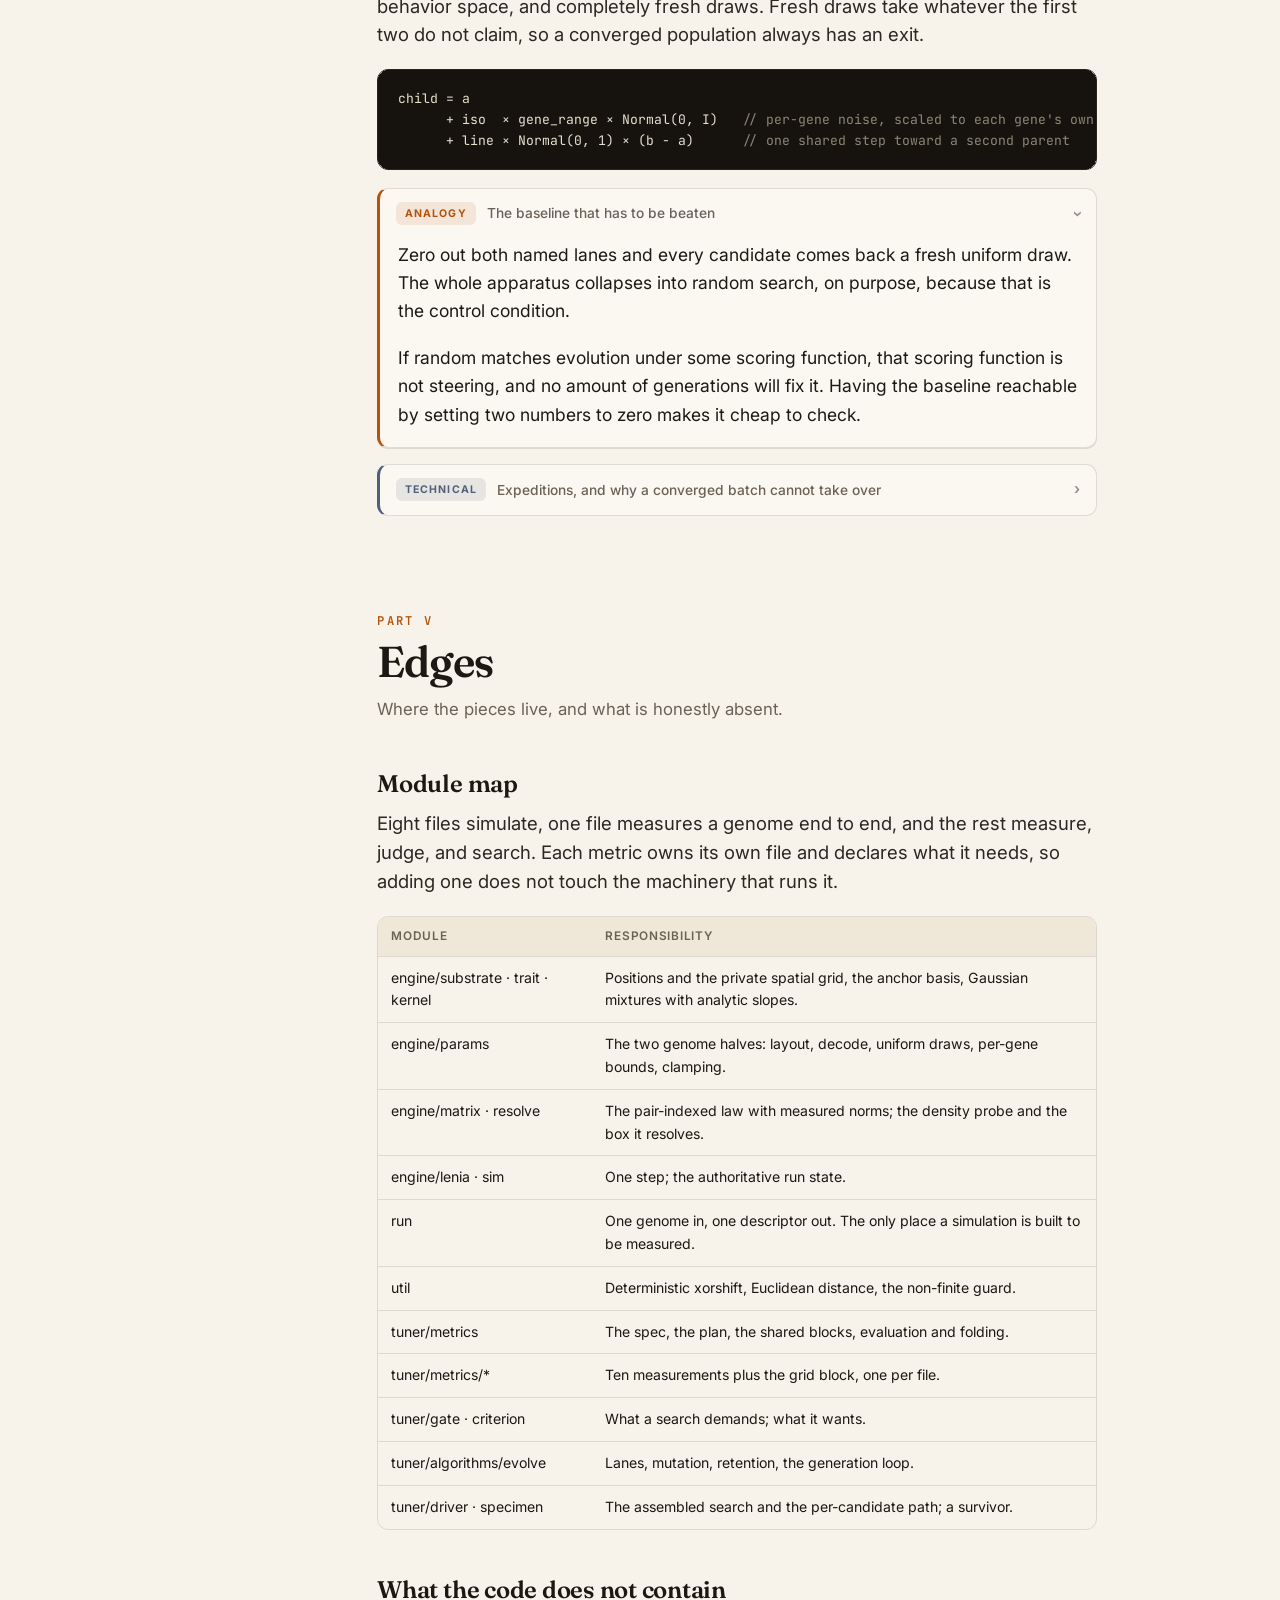
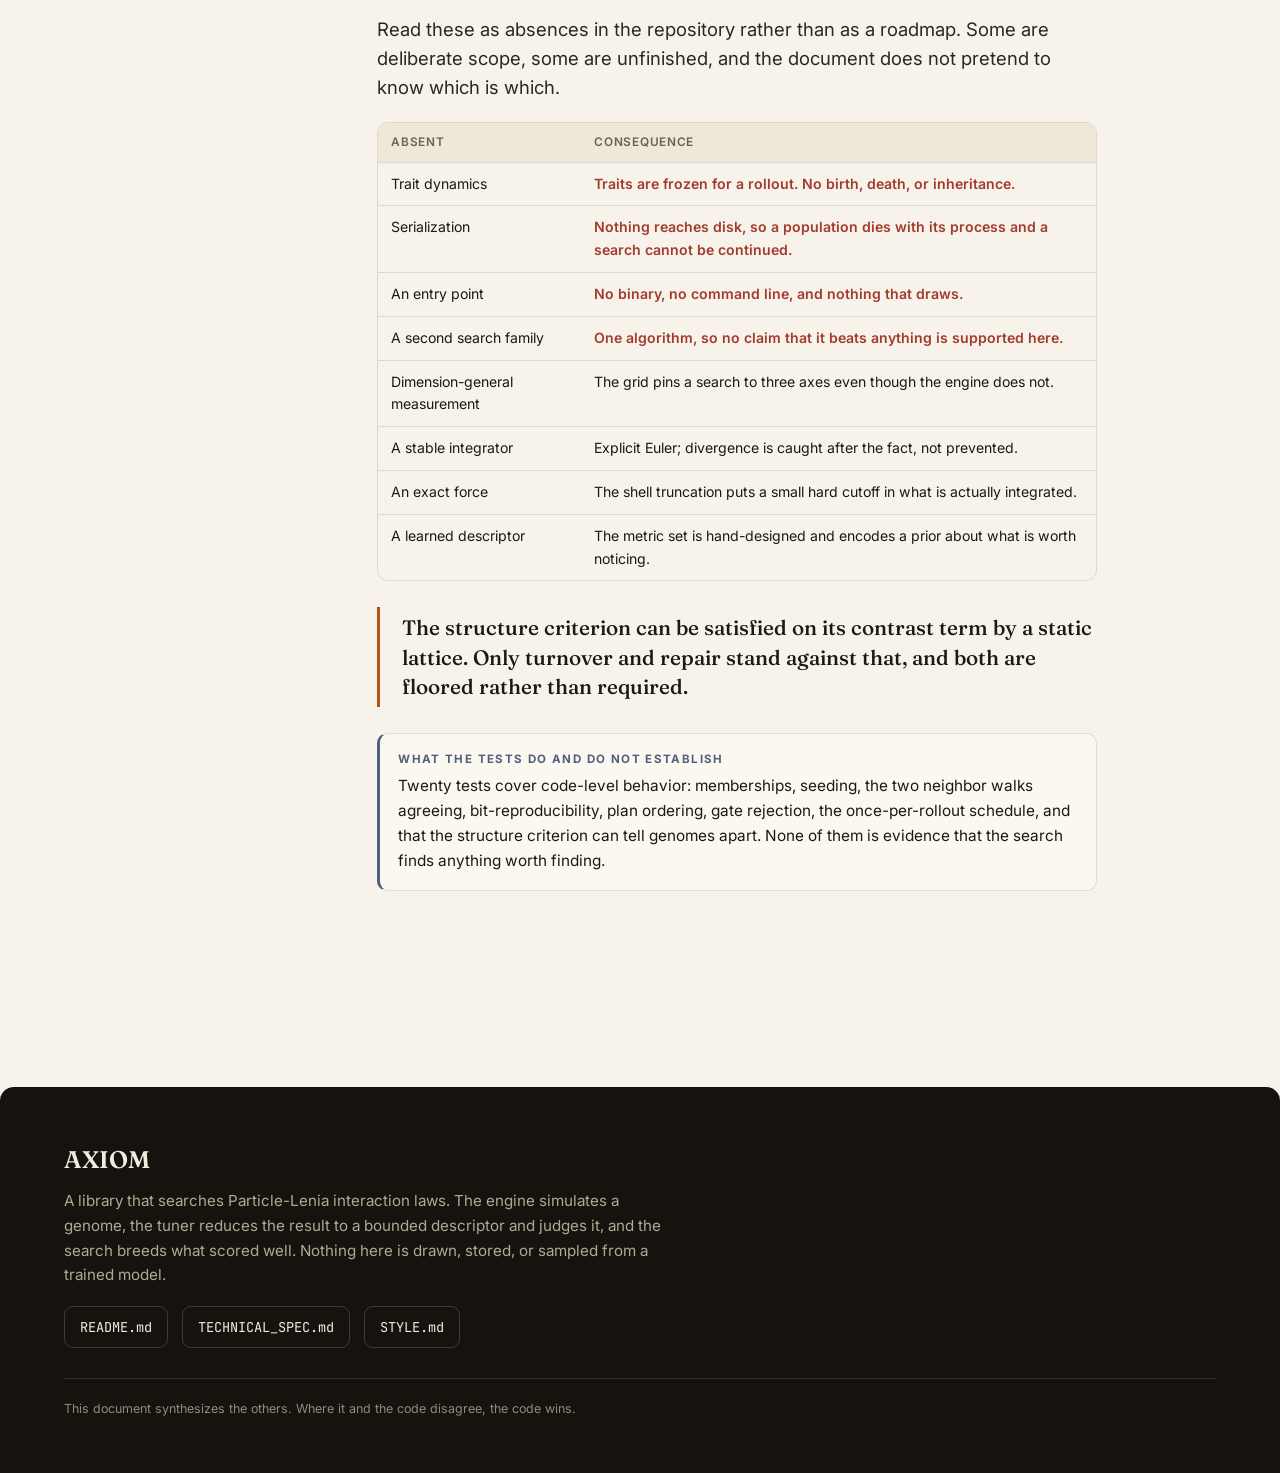
==== commit b5ac6fe2: "docs: three surfaces rederived from the code README, TECHNICAL_SPEC and MASTERDOC described a system" ====
--- a/docs/MASTERDOC.html
+++ b/docs/MASTERDOC.html
@@ -4,7 +4,7 @@
 <meta charset="UTF-8">
 <meta name="viewport" content="width=device-width, initial-scale=1.0">
 <title>AXIOM: the masterdoc</title>
-<meta name="description" content="A search for persistent, explorable three-dimensional Particle-Lenia worlds. Read it at three depths: plain, analogy, and technical.">
+<meta name="description" content="A search over Particle-Lenia interaction laws. Read it at three depths: plain, analogy, and technical.">
 <link rel="preconnect" href="https://fonts.googleapis.com">
 <link rel="preconnect" href="https://fonts.gstatic.com" crossorigin>
 <link href="https://fonts.googleapis.com/css2?family=Fraunces:opsz,wght@9..144,400;9..144,500;9..144,600;9..144,700&amp;family=Inter:wght@400;500;600;700&amp;family=JetBrains+Mono:wght@400;500;600&amp;display=swap" rel="stylesheet">
@@ -237,7 +237,6 @@
 }
 @media(prefers-reduced-motion:reduce){*{scroll-behavior:auto!important;transition:none!important}}
 </style>
-</style>
 </head>
 <body class="level-2">
 <div id="progress"></div>
@@ -261,44 +260,37 @@
 <div class="layout">
   <aside class="toc" id="toc">
     <h4>Contents</h4>
-    <div class="part">I · The bet</div>
+    <div class="part">I · The object</div>
     <ol>
-      <li><a href="#what">What it is</a></li>
-      <li><a href="#why">Why simulate instead of generate</a></li>
-      <li><a href="#boundary">The product boundary</a></li>
+      <li><a href="#what">What the crate is</a></li>
+      <li><a href="#halves">Two halves and a hinge</a></li>
+      <li><a href="#genome">One flat vector</a></li>
     </ol>
-    <div class="part">II · The world</div>
+    <div class="part">II · The simulation</div>
     <ol>
       <li><a href="#particles">Particles with a trait</a></li>
-      <li><a href="#net">The pair control net</a></li>
-      <li><a href="#geometry">Density decides the box</a></li>
-      <li><a href="#genome">One flat genome</a></li>
+      <li><a href="#matrix">Every ordered pair, its own law</a></li>
+      <li><a href="#step">What one step does</a></li>
+      <li><a href="#box">Density decides the box</a></li>
     </ol>
-    <div class="part">III · The search</div>
+    <div class="part">III · Measuring</div>
     <ol>
-      <li><a href="#descriptor">Describing a world in 53 numbers</a></li>
-      <li><a href="#gates">Alive is a checklist, not a score</a></li>
-      <li><a href="#ladder">Spending compute in tiers</a></li>
-      <li><a href="#evolution">Novelty, not fitness</a></li>
-      <li><a href="#scheduler">The scheduler that cannot certify</a></li>
+      <li><a href="#plan">Nothing measures everything</a></li>
+      <li><a href="#metrics">Fifty-four numbers</a></li>
+      <li><a href="#blocks">Paying once for shared work</a></li>
+      <li><a href="#experiment">The metric that runs an experiment</a></li>
     </ol>
-    <div class="part">IV · The dial board</div>
+    <div class="part">IV · Judging and searching</div>
     <ol>
-      <li><a href="#tuning">One struct, one entry point</a></li>
-      <li><a href="#knobs">The knob registry</a></li>
-      <li><a href="#digest">Evidence that cannot mix</a></li>
+      <li><a href="#rollout">When to look</a></li>
+      <li><a href="#gates">A range, not a score</a></li>
+      <li><a href="#criteria">Two ways to want something</a></li>
+      <li><a href="#evolve">Three lanes and a way out</a></li>
     </ol>
-    <div class="part">V · Seeing and keeping</div>
+    <div class="part">V · Edges</div>
     <ol>
-      <li><a href="#render">The renderer invents nothing</a></li>
-      <li><a href="#checkpoints">A world you can own</a></li>
       <li><a href="#modules">Module map</a></li>
-    </ol>
-    <div class="part">VI · The verdict</div>
-    <ol>
-      <li><a href="#market">Who would buy this</a></li>
-      <li><a href="#moat">Defensibility</a></li>
-      <li><a href="#limits">Honest limits</a></li>
+      <li><a href="#limits">What the code does not contain</a></li>
     </ol>
   </aside>
 
@@ -306,13 +298,13 @@
 
   <header class="hero">
     <div class="grid-bg"></div>
-    <p class="kicker">A search for worlds that stay alive</p>
-    <h1>Physics, searched until <em>something lives</em>.</h1>
-    <p class="lede"><b>AXIOM</b> looks for rules. It runs three-dimensional Particle-Lenia on a periodic torus, measures whether the result holds structure, moves, and heals itself after damage, and keeps only the ones that behave unlike anything already found. The worlds it keeps are not sampled from a trained model. They are simulated, and they can be saved, restored, and continued exactly.</p>
+    <p class="kicker">A search over interaction laws</p>
+    <h1>Most rules make static. <em>Some do not.</em></h1>
+    <p class="lede"><b>AXIOM</b> is a library. A rule is a flat list of floats; the engine turns one into a running Particle-Lenia simulation, the tuner reduces that simulation to a bounded row of numbers and judges it, and the search breeds the rules whose numbers came back interesting. Nothing here is sampled from a trained model, and nothing here is drawn.</p>
     <div class="stats">
-      <div class="stat"><div class="n">53</div><div class="t">descriptor axes, all from true torus geometry</div></div>
-      <div class="stat"><div class="n">43</div><div class="t">named knobs behind one entry point</div></div>
-      <div class="stat"><div class="n">0</div><div class="t">certified worlds so far</div></div>
+      <div class="stat"><div class="n">54</div><div class="t">descriptor slots when every metric runs</div></div>
+      <div class="stat"><div class="n">10</div><div class="t">metrics, each owning its own file</div></div>
+      <div class="stat"><div class="n">20</div><div class="t">behavioral tests, all outside <code>src/</code></div></div>
     </div>
   </header>
 
@@ -328,540 +320,460 @@
 
   <div class="part-head" id="part1">
     <div class="pn">PART I</div>
-    <h2>The bet</h2>
-    <p class="sub">What the system is, the wager underneath it, and the boundary it refuses to cross.</p>
+    <h2>The object</h2>
+    <p class="sub">What is actually in the repository, how it is split, and what a candidate looks like.</p>
   </div>
 
   <section class="block" id="what">
-    <h3>What it is</h3>
-    <p class="plain lead">AXIOM is a search system. It does not make one world; it hunts through the space of possible physical rules for the rare ones that produce something worth looking at. A candidate rule is run as a simulation, measured against a fixed checklist, and kept only if it is both alive by that checklist and unlike everything already in the archive. Most candidates fail. That is the point of searching.</p>
-
-    <details class="layer analogy">
-      <summary><span class="badge">Analogy</span><span class="stitle">Tuning a radio in a universe of stations</span><span class="chev">›</span></summary>
-      <div class="body">
-        <p>Imagine a radio with forty dials instead of one, tuned not to stations but to laws of physics. Almost every setting gives static: particles fly apart, or clump into a dead ball, or freeze. Somewhere in that space are settings where the static organizes into something that holds together, moves, and knits itself back after you tear a hole in it.</p>
-        <p>AXIOM turns the dials automatically, listens to each setting for a while, and writes down the ones that are not static. It does not know what it is looking for beyond a short checklist of what counts as alive. It is explicitly rewarded for finding settings unlike the ones it already has.</p>
-      </div>
-    </details>
-
-    <details class="layer technical">
-      <summary><span class="badge">Technical</span><span class="stitle">Genome in, archive out</span><span class="chev">›</span></summary>
-      <div class="body">
-        <p>A candidate is a bounded <code>Vec&lt;f32&gt;</code>. <code>engine</code> decodes it into a world and steps it deterministically. <code>tuner</code> measures the result as a 53-axis descriptor, applies a binary viability gate, and admits survivors into a novelty archive with deterministic capacity pruning.</p>
-        <p>The dependency runs one way. <code>engine</code> imports nothing from <code>tuner</code> or <code>viewer</code>, so the simulation cannot acquire a dependency on how it is searched or drawn. Anchor count and dimensionality are read from the data rather than fixed by a constant.</p>
-      </div>
-    </details>
-  </section>
-
-  <section class="block" id="why">
-    <h3>Why simulate instead of generate</h3>
-    <p class="plain lead">The dominant way to make a room full of living-looking imagery is to train a large model on photographs of nature and sample from it. AXIOM does the opposite: it runs actual physics and searches for rules whose behavior happens to look alive. This costs far more compute and is far less certain to produce something beautiful. The wager is that a simulated world has properties a sampled one cannot fake.</p>
+    <h3>What the crate is</h3>
+    <p class="plain lead">One Rust library with four modules and no binaries. It does not open a file, print anything, or draw anything. A search is assembled in code, run inside the calling process, and handed back as a ranked list of survivors that exists for exactly as long as the caller holds it.</p>
+
+    <details class="layer analogy">
+      <summary><span class="badge">Analogy</span><span class="stitle">A wind tunnel, not an aircraft</span><span class="chev">›</span></summary>
+      <div class="body">
+        <p>This is equipment for finding out whether a shape flies. You bolt a candidate in, run the fan, and read the instruments. It does not take off, it does not carry passengers, and it has no cockpit.</p>
+        <p>Everything the repository contains is the tunnel and the instruments: a simulator, a set of gauges, a rule for rejecting a candidate mid-run, and a breeding loop that proposes the next batch of shapes.</p>
+      </div>
+    </details>
+
+    <details class="layer technical">
+      <summary><span class="badge">Technical</span><span class="stitle">Four modules</span><span class="chev">›</span></summary>
+      <div class="body">
+        <p><code>engine</code> is a simulation as a pure function of a genome. <code>run</code> takes one genome in and hands one descriptor out. <code>tuner</code> measures, gates, scores, and searches. <code>util</code> holds the seeded xorshift, Euclidean distance, and the non-finite guard.</p>
+        <p>A caller builds a <code>Search</code>, calls <code>run</code>, and gets a <code>Vec&lt;Specimen&gt;</code> sorted best score first. Each <code>Specimen</code> carries its genome, its descriptor, and its score. Nothing is serialized, so a search cannot be stopped and continued.</p>
+      </div>
+    </details>
+  </section>
+
+  <section class="block" id="halves">
+    <h3>Two halves and a hinge</h3>
+    <p class="plain lead">The simulator and the search never speak to each other directly. The simulator does not know it is being measured, and the search never builds a simulation. One small module in the middle owns that meeting, which is the only place the two touch.</p>
+
+    <div class="tablewrap">
+      <table>
+        <thead><tr><th>Module</th><th>May not</th></tr></thead>
+        <tbody>
+          <tr><td class="mono">engine</td><td>import from <code>tuner</code> or <code>run</code></td></tr>
+          <tr><td class="mono">tuner</td><td>open a file, print, or build a simulation</td></tr>
+          <tr><td class="mono">run</td><td>decide <em>what</em> to measure; it decides only when to look</td></tr>
+        </tbody>
+      </table>
+    </div>
+
+    <details class="layer analogy">
+      <summary><span class="badge">Analogy</span><span class="stitle">The patient does not read the chart</span><span class="chev">›</span></summary>
+      <div class="body">
+        <p>A drug trial goes wrong the moment the treatment knows which measurements are being taken, because it starts optimizing for the measurement rather than the outcome. Keeping the two apart is what makes the reading mean anything.</p>
+        <p>Here it is enforced by the import graph rather than by discipline. The simulator cannot consult the scoring function even by accident, because it cannot see it.</p>
+      </div>
+    </details>
+  </section>
+
+  <section class="block" id="genome">
+    <h3>One flat vector</h3>
+    <p class="plain lead">Everything a search can change about a rule lives in a single flat list of floats. The mutation operators treat it as an anonymous vector and never need to know what any one number means. The shape of that list, how many anchors and how many mixture components, rides alongside in a second structure the search holds still.</p>
+
+    <pre><code>[ coordination ]
+[ anchor_count trait logits ]
+[ anchor_count² pair blocks, source-major ]
+
+pair block =
+  shells × [amp, peak, width]   <span class="c">// sensed over distance</span>
+  bumps  × [amp, peak, width]   <span class="c">// response over sensed density</span>
+  [directed weight]</code></pre>
+
+    <details class="layer technical">
+      <summary><span class="badge">Technical</span><span class="stitle">Why the bounds are taken at the widest box</span><span class="chev">›</span></summary>
+      <div class="body">
+        <p>Legal ranges for the pair genes depend on the box size, which depends on the coordination gene, which is itself a gene. Bounds are therefore taken at maximum coordination, where the box and the usable kernel reach are widest, so any genome a search can produce stays inside them.</p>
+        <p>A rollout then re-clamps the pair genes at the box its own coordination gene actually resolves to, where reach is tighter. Clamping replaces a non-finite gene with its lower bound, so one NaN cannot poison a decode instead of quietly propagating.</p>
+      </div>
+    </details>
+  </section>
+
+  <div class="part-head" id="part2">
+    <div class="pn">PART II</div>
+    <h2>The simulation</h2>
+    <p class="sub">What a particle is, how particles decide to move, and where the box gets its size.</p>
+  </div>
+
+  <section class="block" id="particles">
+    <h3>Particles with a trait</h3>
+    <p class="plain lead">Every particle carries a position and one number between zero and one, its trait. The trait is like a species identity, except continuous: a particle can sit halfway between two kinds. Traits are assigned when the population is seeded and never change. Position is the only thing that moves.</p>
+
+    <div class="callout cold">
+      <div class="h">On dimensionality</div>
+      <p>How many spatial axes a particle has is data, read from the parameter set. The substrate, the step, the distance function, and the density probe all take their shape from it. One thing does pin it down: the measurement grid indexes a cubic three-axis lattice, so a search refuses a genome shaped any other way. That constraint belongs to one metric block, not to the physics.</p>
+    </div>
+
+    <details class="layer analogy">
+      <summary><span class="badge">Analogy</span><span class="stitle">A dial, not a label</span><span class="chev">›</span></summary>
+      <div class="body">
+        <p>Instead of sorting particles into a fixed number of species boxes, give each one a dial reading between 0 and 1. Two particles reading 0.31 and 0.34 are nearly the same kind. One reading 0.9 is something else entirely.</p>
+        <p>The system places a few anchor points around the dial and lets each particle belong partly to the two it sits between. Sitting exactly on an anchor means belonging wholly to it, which is what makes this an exact generalization of a discrete-species model rather than a replacement for it.</p>
+      </div>
+    </details>
+
+    <details class="layer technical">
+      <summary><span class="badge">Technical</span><span class="stitle">Hats on a circle, and exact seeding</span><span class="chev">›</span></summary>
+      <div class="body">
+        <p>Anchors sit evenly spaced on a circle, so the trait axis wraps at the <code>0/1</code> seam instead of clamping. Memberships satisfy <code>alpha_a(c) &gt;= 0</code> and <code>sum_a alpha_a(c) = 1</code>, with at most two adjacent anchors nonzero and exactly one-hot at an anchor.</p>
+        <p>Seeding matches the population to the genome's logits exactly rather than sampling toward them. Each bin's exact share is floored to an integer, leftover particles go to the bins with the largest fractional remainder with ties broken by index, and each quota is filled with traits drawn uniformly inside that bin's slice.</p>
+      </div>
+    </details>
+  </section>
+
+  <section class="block" id="matrix">
+    <h3>Every ordered pair, its own law</h3>
+    <p class="plain lead">For each ordered pair of anchors there is a separate rule: how strongly one kind senses another at a given distance, how it responds to feeling that much company, and how hard it acts on the result. Because the pairs are ordered, one kind can chase another that ignores it back.</p>
+
+    <details class="layer analogy">
+      <summary><span class="badge">Analogy</span><span class="stitle">A seating chart with grudges</span><span class="chev">›</span></summary>
+      <div class="body">
+        <p>Think of a dinner party where every guest has an opinion about every other kind of guest, and the opinions are not mutual. Some want to sit close, some want a specific distance, some want to be near a crowd of one kind and away from another.</p>
+        <p>The shells are how far away you notice someone. The bumps are your preferred crowding, so being too alone and being too packed both push you to move. The weight is how much you care. Every ordered pair gets its own set of all three.</p>
+      </div>
+    </details>
+
+    <details class="layer technical">
+      <summary><span class="badge">Technical</span><span class="stitle">Mixtures, truncation, and measured norms</span><span class="chev">›</span></summary>
+      <div class="body">
+        <p>Both mixtures are Gaussian, and one function returns value and slope in the same loop so the gradient reuses each term. A zero amplitude disables a component, which lets a search learn the active count instead of being told it.</p>
+        <p>Reach stays below <code>0.375</code> of the box so a shell cannot wrap into itself. Each shell truncates at <code>peak + 3.5 × width</code>, roughly 0.2 percent of its peak, and terms with negligible amplitude are skipped so one inert term cannot inflate the radius and erase the saving. This is an explicit approximation: the executed force carries a small hard cutoff there.</p>
+        <p>Each pair's normalizing constant is measured, not assumed, on a fixed uniform reference population seeded with uniform anchor logits. Seeding that reference with zeroed traits instead would leave every pair except <code>(0, 0)</code> with no mass, silently taking a fallback of <code>1.0</code>. A test asserts off-diagonal pairs get real measured values.</p>
+      </div>
+    </details>
+  </section>
+
+  <section class="block" id="step">
+    <h3>What one step does</h3>
+    <p class="plain lead">For every particle, walk its neighbors, and for each anchor pair involved accumulate two things: how much company it is sensing, and which direction that company is coming from. Then turn the sensed amount into a push along that direction, take one small step, and wrap back into the box.</p>
+
+    <pre><code><span class="c">// per neighbor: at most four pairs are live, because each side has at most two anchors</span>
+potential[pair] += source_weight × K(d)
+gradient[pair]  += source_weight × K'(d) / d × direction
+
+<span class="c">// then, per pair: convert sensed density into motion</span>
+step += 2 × dt × receiver_weight × weight × B'(potential / norm) / norm × gradient</code></pre>
+
+    <details class="layer technical">
+      <summary><span class="badge">Technical</span><span class="stitle">The factor of two, and the two loops</span><span class="chev">›</span></summary>
+      <div class="body">
+        <p>The <code>2</code> is the surviving term of <code>G = 2B - 1</code> under differentiation. Only the slope enters movement, so the <code>-1</code> dies and the factor stays.</p>
+        <p>Accumulation runs only over pairs where both memberships are nonzero, at most four per neighbor. Conversion then runs over <em>every</em> possible source against the receiver's active anchors, because a source anchor with no local mass still has a defined response at zero sensed density.</p>
+        <p>Distance is minimum-image with softening added last, after the per-axis squares, matching the accumulation order callers depend on. The square root is taken lazily, at most once per neighbor, and skipped entirely when the squared distance is already past the pair's squared reach. The integration is explicit Euler, wrapped with <code>rem_euclid</code>.</p>
+      </div>
+    </details>
+  </section>
+
+  <section class="block" id="box">
+    <h3>Density decides the box</h3>
+    <p class="plain lead">The size of the box is not a free choice. The genome asks for a target number of neighbors per particle, and the box size follows from that plus the particle count and the interaction radius. Doubling the particles at the same crowding gives a bigger box with the same local texture rather than a denser one.</p>
+
+    <details class="layer technical">
+      <summary><span class="badge">Technical</span><span class="stitle">One probe, measured once, reused</span><span class="chev">›</span></summary>
+      <div class="body">
+        <p>The probe measures the mean potential a particle senses in a uniform population at a trial box of six radii, using a shell shaped by radius alone rather than any one genome's actual law, so every candidate in a search measures against the same reference. It caps at 1,500 particles and rescales by the true density ratio, which bounds the <code>O(n²)</code> cost.</p>
+        <p>A genome's coordination gene then rescales that reference by the dimensional root. Because the probe depends only on particle count, dimensionality, and radius, and none of those vary per run, a search builds one and threads it through every candidate rather than re-measuring.</p>
+      </div>
+    </details>
+  </section>
+
+  <div class="part-head" id="part3">
+    <div class="pn">PART III</div>
+    <h2>Measuring</h2>
+    <p class="sub">How a running simulation becomes a row of numbers, and what those numbers had to survive to be trusted.</p>
+  </div>
+
+  <section class="block" id="plan">
+    <h3>Nothing measures everything</h3>
+    <p class="plain lead">There is no fixed list of measurements taken every time. The scoring function names what it scores on, the rejection rules name what they judge, and the union of those two, plus whatever they depend on, is exactly what gets computed. Everything else is not paid for.</p>
+
+    <details class="layer analogy">
+      <summary><span class="badge">Analogy</span><span class="stitle">The lab only runs the tests you ordered</span><span class="chev">›</span></summary>
+      <div class="body">
+        <p>A blood panel is not one fixed sheet of every assay that exists. You order what the question needs, the lab adds anything an ordered test depends on, and you are billed for that set.</p>
+        <p>The consequence worth knowing: a descriptor is a bare row of numbers with no labels on it. Reading one entry needs the row <em>and</em> the order sheet that produced it. Hand it the wrong sheet and you read the wrong number.</p>
+      </div>
+    </details>
+
+    <details class="layer technical">
+      <summary><span class="badge">Technical</span><span class="stitle">Closing the set in one pass</span><span class="chev">›</span></summary>
+      <div class="body">
+        <p>Each metric is a <code>&amp;'static Spec</code> written in its own file, declaring a stable key, its width in slots, which grids it reads, which metrics it depends on, how it reduces across samples, and which shared blocks it needs.</p>
+        <p><code>ALL</code> lists all ten in dependency order. <code>plan</code> walks it backwards once to close the wanted set over dependencies, then filters <code>ALL</code>, which yields dependencies ahead of dependents without ever sorting. A metric the plan skipped, and a descriptor from a simulation that died, both read empty rather than reading zero and looking like a measurement.</p>
+      </div>
+    </details>
+  </section>
+
+  <section class="block" id="metrics">
+    <h3>Fifty-four numbers</h3>
+    <p class="plain lead">When every metric runs, a simulation reduces to fifty-four values. Each one is squashed into the range zero to one, so no single raw statistic with a naturally wide range can dominate a comparison between two rules.</p>
+
+    <div class="tablewrap">
+      <table>
+        <thead><tr><th>Slots</th><th>Metric</th><th>Reading</th></tr></thead>
+        <tbody>
+          <tr><td class="mono">18</td><td class="mono">rdf</td><td>three trait-distance bands by six log radial bins, against the uniform start</td></tr>
+          <tr><td class="mono">15</td><td class="mono">heterogeneity</td><td>five local readings each on grids of side 4, 8, and 16</td></tr>
+          <tr><td class="mono">8</td><td class="mono">topology</td><td>H0 death-scale mass, plus components still separate at the cutoff</td></tr>
+          <tr><td class="mono">4</td><td class="mono">connectivity</td><td>dense and void winding fractions at two density thresholds</td></tr>
+          <tr><td class="mono">4</td><td class="mono">temporal</td><td>how much the picture moved, and how much it still resembles itself</td></tr>
+          <tr><td class="mono">1</td><td class="mono">structure</td><td>mean departure of the radial ratios from uniform</td></tr>
+          <tr><td class="mono">1</td><td class="mono">mobility</td><td>how far particles travelled, as a fraction of the box</td></tr>
+          <tr><td class="mono">1</td><td class="mono">turnover</td><td>how much grid mass changed cells</td></tr>
+          <tr><td class="mono">1</td><td class="mono">asymmetry</td><td>how far the weight matrix sits from its own transpose</td></tr>
+          <tr><td class="mono">1</td><td class="mono">robustness</td><td>share of injected damage that closed</td></tr>
+        </tbody>
+      </table>
+    </div>
+
+    <p><code>asymmetry</code> is the odd one out: every other metric reads the simulation, and that one reads the law that produced it, so a search can tell a mutual attraction from a chase.</p>
+
+    <details class="layer analogy">
+      <summary><span class="badge">Analogy</span><span class="stitle">Two corrections that stop the numbers lying</span><span class="chev">›</span></summary>
+      <div class="body">
+        <p>Scatter rice uniformly on a tiled floor and count grains per tile. On big tiles the counts look even. On small tiles some tiles get three grains and some get none, and a naive reading calls that structure. It is not structure, it is the arithmetic of small samples.</p>
+        <p>The heterogeneity metric subtracts exactly what randomness would have contributed, twice: once for the density counts, once for the trait mixtures inside each cell. Without those subtractions a uniformly mixed population reads as though it had grown distinct regions, purely because the grid was fine.</p>
+      </div>
+    </details>
+
+    <details class="layer technical">
+      <summary><span class="badge">Technical</span><span class="stitle">Winding, spanning forests, and reading yourself</span><span class="chev">›</span></summary>
+      <div class="body">
+        <p><b>Connectivity</b> blurs density with a separable three-tap kernel before any threshold, so one stray particle cannot register as a phase. It then flood-fills carrying an integer lift, the count of steps taken along each axis to reach a cell without wrapping. Arriving at a visited cell with a disagreeing lift means the two walks differ by a full loop, which detects a box-spanning phase using nothing but integers. A phase counts only if it fills at least 8 percent of the grid and one component carries such a loop, so a compact blob is disconnected here however many of its cells touch.</p>
+        <p><b>Topology</b> uses the fact that H0 death scales are exactly the edge weights of the Euclidean minimum spanning tree, so the whole cluster hierarchy costs one spanning forest. Edges stop at the kernel cutoff, deliberately: clumps no kernel can reach across are not one structure at any scale.</p>
+        <p><b>Temporal</b> is the only metric that reads other metrics. It pulls three slices out of each sampled descriptor, lays them end to end as that tick's picture, and asks how far the picture moved and how much it still resembles itself a few samples later. A lag correlation near 1 means it looks the same later, so a frozen crystal and a slow drift both read high. With too few samples it assumes static, which fails a variance floor rather than sneaking past one.</p>
+      </div>
+    </details>
+  </section>
+
+  <section class="block" id="blocks">
+    <h3>Paying once for shared work</h3>
+    <p class="plain lead">Several metrics want the same expensive intermediate: the same grid, the same table of pairwise distances, the same neighbor graph. Those are built once per sampled moment, from the union of what was ordered, and handed to everyone who asked. No metric builds its own.</p>
+
+    <div class="tablewrap">
+      <table>
+        <thead><tr><th>Block</th><th>Contents</th></tr></thead>
+        <tbody>
+          <tr><td class="mono">pair histogram</td><td>unordered pair counts per trait band and log radial bin</td></tr>
+          <tr><td class="mono">spatial field</td><td>one per requested grid side: density, trait sums, trait bins per cell</td></tr>
+          <tr><td class="mono">barcode</td><td>H0 death scales from the cutoff-limited spanning forest</td></tr>
+          <tr><td class="mono">motion</td><td>the previous sample's positions, plus its finest grid</td></tr>
+        </tbody>
+      </table>
+    </div>
+
+    <div class="callout">
+      <div class="h">Asking for what you did not order</div>
+      <p>Reaching for a block the plan never requested panics. A metric that quietly returned zero instead would produce a plausible number that means nothing, and a search would happily optimize it.</p>
+    </div>
+
+    <details class="layer technical">
+      <summary><span class="badge">Technical</span><span class="stitle">Two details that are not decoration</span><span class="chev">›</span></summary>
+      <div class="body">
+        <p>Grid sides are deduplicated before building, so two metrics wanting one resolution cost one grid.</p>
+        <p>The pair histogram accumulates in <code>f64</code>. A thousand-particle simulation contributes half a million pairs, and <code>f32</code> starts dropping counts at that magnitude. The pair walk is deliberately all-pairs rather than grid-accelerated, because its far bins reach the box half-diagonal, well past any kernel cutoff the neighbor grid could exploit.</p>
+      </div>
+    </details>
+  </section>
+
+  <section class="block" id="experiment">
+    <h3>The metric that runs an experiment</h3>
+    <p class="plain lead">Nine of the ten metrics watch. One intervenes. It copies the simulation, shakes one neighborhood of particles out of place, runs both the damaged copy and an untouched control forward, and asks how far the damaged one got back toward where the control ended up.</p>
+
+    <div class="statgrid">
+      <div class="s"><div class="n">3</div><div class="t">probes per reading</div></div>
+      <div class="s"><div class="n">100</div><div class="t">steps of relaxation each</div></div>
+      <div class="s"><div class="n cold">once</div><div class="t">per rollout, not per sample</div></div>
+    </div>
+
+    <details class="layer analogy">
+      <summary><span class="badge">Analogy</span><span class="stitle">Compare against where it was going, not where it was</span><span class="chev">›</span></summary>
+      <div class="body">
+        <p>To test whether a wound heals you do not compare the patient against a photograph taken before the injury. Everyone changes over an hour, injured or not. You compare against what the same patient would have looked like an hour later, uninjured.</p>
+        <p>That is why an untouched control is run forward alongside the damaged copy. Comparing against the present state instead would bill ordinary drift as unhealed damage, and every rule that simply moves would score as fragile.</p>
+      </div>
+    </details>
+
+    <details class="layer technical">
+      <summary><span class="badge">Technical</span><span class="stitle">A share, not a count, and no recursion</span><span class="chev">›</span></summary>
+      <div class="body">
+        <p>The score is a mean share of damage closed rather than a count of probes clearing a threshold. Counting gave a step function with four levels that sat on zero for most genomes, so anything multiplying by it lost its gradient entirely. A probe whose shake moved the signature by less than <code>0.01</code> is discarded as proving nothing; a copy that blows up closes nothing and is scored as such.</p>
+        <p>Damage is measured in the same space the search already thinks in: the signature is three other metrics, read through the same plan machinery the descriptor uses. Robustness is deliberately absent from that list, which is what keeps it from recursing into itself.</p>
+        <p>Its four constants are fixed rather than run settings. Changing any of them changes what a robustness reading <em>means</em>, so two runs that disagreed about them were never comparable in the first place.</p>
+      </div>
+    </details>
+  </section>
+
+  <div class="part-head" id="part4">
+    <div class="pn">PART IV</div>
+    <h2>Judging and searching</h2>
+    <p class="sub">When to look, what disqualifies a candidate, what counts as good, and how the next batch is proposed.</p>
+  </div>
+
+  <section class="block" id="rollout">
+    <h3>When to look</h3>
+    <p class="plain lead">A rollout does not measure continuously. It steps, and stops to look eight times, spread across the second half of the run. Anything that has blown up is abandoned on the spot, and anything failing its checks twice in a row is abandoned before it finishes.</p>
+
+    <ol class="steps">
+      <li><b>Decode and resolve.</b><p>Split the flat vector, derive the box from the coordination gene, re-clamp the pair genes at that box.</p></li>
+      <li><b>Take a baseline.</b><p>The uniform starting cloud is the reference every structural reading compares against.</p></li>
+      <li><b>Step and sample.</b><p>Eight samples at a fixed interval across the latter half. A non-finite coordinate ends it immediately.</p></li>
+      <li class="flip"><b>Check as you go.</b><p>From the second sample on. Two consecutive failures end the rollout early.</p></li>
+      <li><b>Fold.</b><p>Averaged metrics average, history-reading metrics take the last sample.</p></li>
+    </ol>
+
+    <div class="callout cold">
+      <div class="h">Why patience is two, not one</div>
+      <p>A simulation can dip out of a band and climb back within a single sample. Abandoning on the first failure would throw away rules that recover, which are exactly the interesting ones. An abandoned rollout returns an empty descriptor, which reads zero everywhere and so clears no check that carries a floor.</p>
+    </div>
+  </section>
+
+  <section class="block" id="gates">
+    <h3>A range, not a score</h3>
+    <p class="plain lead">A gate is a floor and a ceiling on one measurement, read in that measurement's own units. It answers whether a candidate is worth ranking at all. It never ranks. Gates are supplied by the caller when the search is built rather than baked in as constants.</p>
+
+    <details class="layer analogy">
+      <summary><span class="badge">Analogy</span><span class="stitle">A height limit, not a beauty contest</span><span class="chev">›</span></summary>
+      <div class="body">
+        <p>The sign at the ride entrance does not rank riders. It admits or refuses, and being far above the line buys nothing. Judging quality is a separate job done by someone else, on the people who got in.</p>
+        <p>Keeping the two separate is why no scoring function in this codebase reads a threshold, and why no gate returns a number.</p>
+      </div>
+    </details>
+
+    <details class="layer technical">
+      <summary><span class="badge">Technical</span><span class="stitle">Partial readings</span><span class="chev">›</span></summary>
+      <div class="body">
+        <p>A check taken mid-rollout skips any gate whose metric only lands on the final sample, since that metric has not been measured yet and its slots are still zero. The final check judges everything.</p>
+        <p>A dead simulation reads zero across the board, so any gate carrying a floor rejects it without needing a special case for death.</p>
+      </div>
+    </details>
+  </section>
+
+  <section class="block" id="criteria">
+    <h3>Two ways to want something</h3>
+    <p class="plain lead">A scoring function produces one number and names what it needs measured. There are two, and they want opposite things: one rewards being unlike everything found so far, the other rewards hitting a specific description of interesting.</p>
 
     <div class="cols2">
       <div class="casecard bull">
-        <h5>What simulation buys</h5>
+        <h5>Novelty</h5>
         <ul>
-          <li>It persists. Structure at step 100,000 was produced by the same law as step one.</li>
-          <li>It repairs. Tear a hole and the organization closes it, or fails the gate.</li>
-          <li>It is reproducible. A genome and a seed give the same world, bit for bit.</li>
-          <li>It trains on nothing. There is no corpus and no provenance question.</li>
+          <li>Mean distance to the fifteen nearest behaviors already found.</li>
+          <li>Reads the whole descriptor, so it needs no layout.</li>
+          <li>No target, so it dodges the trivial attractors an absolute score falls into.</li>
+          <li>And equally: it never climbs toward a goal you had in mind.</li>
         </ul>
       </div>
       <div class="casecard bear">
-        <h5>What it may not buy</h5>
+        <h5>Structure</h5>
         <ul>
-          <li>Nobody has asked for physically-grounded worlds.</li>
-          <li>A visitor in a room may not perceive the difference at all.</li>
-          <li>Generated imagery is cheaper, faster, and already shipping.</li>
-          <li>No certified AXIOM world exists yet to test any of this.</li>
+          <li>Five clauses: contrast, connected material, connected void, repair, turnover.</li>
+          <li>Absolute, so it can be climbed toward.</li>
+          <li>And equally: it can be fooled. A static lattice satisfies the contrast term outright.</li>
+          <li>Clauses multiply, so weakness anywhere costs everywhere.</li>
         </ul>
       </div>
     </div>
 
     <details class="layer analogy">
-      <summary><span class="badge">Analogy</span><span class="stitle">A photograph of a reef, or a reef</span><span class="chev">›</span></summary>
-      <div class="body">
-        <p>A model trained on four billion photographs of coral can produce an image indistinguishable from coral. But you cannot swim through it, you cannot cut it and watch it heal, and if you ask what it will look like in an hour, the honest answer is that there is no it. There is only the next sample.</p>
-        <p>A simulated reef is worse-looking and more real. It has a state. It has a future determined by its own rules. Whether anyone standing in the room cares is the entire commercial question, and it is unanswered.</p>
-      </div>
-    </details>
-  </section>
-
-  <section class="block" id="boundary">
-    <h3>The product boundary</h3>
-    <p class="plain lead">Several choices are fixed and not up for search. The world is three-dimensional, because the product is something you fly through. It is a torus, so it has no walls and structures wrap around every face. Its size is derived from density rather than set freely. And the renderer is forbidden from adding motion the simulation did not produce.</p>
-
-    <div class="tablewrap">
-      <table>
-        <thead><tr><th>Invariant</th><th>Consequence</th></tr></thead>
-        <tbody>
-          <tr><td>Particle dynamics</td><td>Cost follows particle count, not dense voxel count.</td></tr>
-          <tr><td>Three spatial dimensions</td><td>Search effort goes into worlds the product can display and inhabit.</td></tr>
-          <tr><td>Periodic torus</td><td>No terminal boundary; structures cross every face.</td></tr>
-          <tr><td>Derived extent</td><td>Coordination controls density; extent is never a free scale.</td></tr>
-          <tr><td>Closed-form derivatives</td><td>No autodiff or tensor dependency in the simulator.</td></tr>
-          <tr><td>Binary viability</td><td>A gate decides whether a candidate is living. It never ranks survivors.</td></tr>
-          <tr><td>Causal rendering</td><td>Geometry, color, motion, and emission derive from particle state.</td></tr>
-        </tbody>
-      </table>
-    </div>
-
-    <div class="callout">
-      <div class="h">The rule that keeps it honest</div>
-      <p>Pausing the simulation freezes every biological change in the image. There is no shader-time deformation, scrolling texture, animated noise, or camera-driven simulation change. A world that is only a gas renders as a gas.</p>
-    </div>
-  </section>
-
-  <div class="part-head" id="part2">
-    <div class="pn">PART II</div>
-    <h2>The world</h2>
-    <p class="sub">What a particle is, how particles decide to attract or repel, and how the box gets its size.</p>
-  </div>
-
-  <section class="block" id="particles">
-    <h3>Particles with a trait</h3>
-    <p class="plain lead">Every particle carries a position and one number between zero and one, its trait. The trait is like a species identity, except continuous: a particle can be halfway between two kinds. Traits are assigned when the world is seeded and never change during a run. Position is the only thing that moves.</p>
-
-    <details class="layer analogy">
-      <summary><span class="badge">Analogy</span><span class="stitle">A dial, not a label</span><span class="chev">›</span></summary>
-      <div class="body">
-        <p>Instead of sorting particles into a fixed number of species boxes, give each one a dial reading between 0 and 1. Two particles reading 0.31 and 0.34 are nearly the same kind. One reading 0.9 is something else entirely.</p>
-        <p>The system places a small number of anchor points along the dial and lets each particle belong partly to the two anchors it sits between. Sitting exactly on an anchor means belonging wholly to it, which is what makes this an exact generalization of the older discrete-species model rather than a replacement for it.</p>
-      </div>
-    </details>
-
-    <details class="layer technical">
-      <summary><span class="badge">Technical</span><span class="stitle">Piecewise-linear hats on a circle</span><span class="chev">›</span></summary>
-      <div class="body">
-        <p><code>M</code> anchors sit evenly spaced on a circle, so a trait wraps at the seam instead of clamping. Hat memberships satisfy <code>alpha_a(c) &gt;= 0</code> and <code>sum_a alpha_a(c) = 1</code>, with at most two adjacent anchors nonzero and exactly one-hot at an anchor.</p>
-        <p>Trait-distribution logits in the genome select the initial population density over trait bins. The decoder applies a small floor before normalization, then jitters deterministically inside each bin, so every evaluation seed gets the same trait histogram and a different reproducible spatial arrangement.</p>
-      </div>
-    </details>
-  </section>
-
-  <section class="block" id="net">
-    <h3>The pair control net</h3>
-    <p class="plain lead">Each ordered pair of anchors owns its own rule: how strongly a particle of one kind senses another at a given distance, how it responds to feeling crowded, and how hard it pushes. That is a full grid of relationships, so kind A can chase kind B while B ignores A entirely.</p>
-
-    <pre><code><span class="c">// what a particle senses from one source kind, then how it responds</span>
-U_ab(i)    = sum_(j != i) alpha_a(c_j) K_ab(d_ij)
-Uhat_ab(i) = U_ab(i) / norm_ab
-
-E_i = -sum_a sum_b alpha_b(c_i) w_ab G_ab(Uhat_ab(i))</code></pre>
-
-    <details class="layer analogy">
-      <summary><span class="badge">Analogy</span><span class="stitle">A seating chart with grudges</span><span class="chev">›</span></summary>
-      <div class="body">
-        <p>Think of a dinner party where every guest has an opinion about every other kind of guest, and the opinions are not mutual. Some want to sit close, some want a specific distance, some want to be near a crowd of one kind but away from another.</p>
-        <p>The kernel is how far away you can notice someone. The growth curve is your preferred crowding level, so being too alone or too packed both push you to move. The weight is how much you care. Every ordered pair gets its own set of all three.</p>
-      </div>
-    </details>
-
-    <details class="layer technical">
-      <summary><span class="badge">Technical</span><span class="stitle">Gaussian mixtures and the truncation</span><span class="chev">›</span></summary>
-      <div class="body">
-        <p>Kernels and growth curves are bounded Gaussian mixtures. Only <code>G'</code> enters movement; the value is kept readable on its own. A zero amplitude disables a component, so the search learns the active count rather than being told it.</p>
-        <p>Kernel reach stays below <code>0.375 * extent</code> and every sigma has a positive lower bound. The neighbour loop truncates each shell at <code>mu + 3.5 sigma</code>, about 0.2 percent of peak, and skips negligible-amplitude terms so one inert term cannot inflate the search radius. This is an explicit approximation: the executed force carries a small hard cutoff and is not the exact gradient of the untruncated energy there.</p>
-        <p>A pair's position in the net <em>is</em> its <code>(source, destination)</code> identity, so neither the interaction nor its callers carry those indices separately.</p>
-      </div>
-    </details>
-  </section>
-
-  <section class="block" id="geometry">
-    <h3>Density decides the box</h3>
-    <p class="plain lead">The size of the world is not a free choice. The genome asks for a target crowding, and the box size follows from that plus the particle count and interaction radius. Doubling the particles at the same crowding gives a bigger world with the same local texture, rather than a denser one.</p>
-
-    <details class="layer technical">
-      <summary><span class="badge">Technical</span><span class="stitle">One probe, reused</span><span class="chev">›</span></summary>
-      <div class="body">
-        <p>A density probe measures the nominal coordination of a uniform population at a trial extent, then a genome's coordination gene rescales that reference by the dimensional root. The probe depends only on particle count, dimensionality, and radius, so a campaign measures it once and threads the result through every candidate rather than re-measuring per genome.</p>
-        <p>Interaction norms are calibrated separately, on a deterministic uniform seed with uniform anchor traits so every anchor pair sees reference mass, using the same torus distance, softening, and memberships as the real rollout. A clumped live state never becomes the density reference.</p>
-      </div>
-    </details>
-  </section>
-
-  <section class="block" id="genome">
-    <h3>One flat genome</h3>
-    <p class="plain lead">Everything the search can change about a world's law lives in a single flat list of numbers. That keeps the mutation operators simple: they treat the genome as an anonymous vector and never need to know what any gene means.</p>
-
-    <pre><code>[ coordination ]
-[ trait-distribution logits ]
-[ M² pair blocks in source-major order ]
-
-pair block =
-  shells × [kernel beta, mu, sigma]
-  bumps  × [growth beta, mu, sigma]
-  [directed weight]</code></pre>
-
-    <details class="layer technical">
-      <summary><span class="badge">Technical</span><span class="stitle">Shape rides with the genes</span><span class="chev">›</span></summary>
-      <div class="body">
-        <p>Anchor count and the shell and bump caps ride beside the genes in the shared parameter set, and the pair-block stride follows from those counts. Anchor count and dimensionality are read from the data, never fixed by a constant, so the step loop takes its shape from whatever genome it is handed.</p>
-      </div>
-    </details>
-  </section>
-
-  <div class="part-head" id="part3">
-    <div class="pn">PART III</div>
-    <h2>The search</h2>
-    <p class="sub">How a world gets measured, judged, and either thrown away or promoted.</p>
-  </div>
-
-  <section class="block" id="descriptor">
-    <h3>Describing a world in 53 numbers</h3>
-    <p class="plain lead">To compare worlds, the system reduces each one to a fixed list of 53 measurements: how matter is spaced at different distances, whether different regions look different from each other, whether material and empty space each form connected paths through the world, and how much things move and turn over.</p>
-
-    <div class="statgrid">
-      <div class="s"><div class="n">18</div><div class="t">trait-conditioned radial structure</div></div>
-      <div class="s"><div class="n">15</div><div class="t">local heterogeneity at three grid scales</div></div>
-      <div class="s"><div class="n">12</div><div class="t">topology: H0 mass and winding</div></div>
-      <div class="s"><div class="n">8</div><div class="t">dynamics, asymmetry, repair</div></div>
-    </div>
-
-    <details class="layer analogy">
-      <summary><span class="badge">Analogy</span><span class="stitle">A blood panel for a world</span><span class="chev">›</span></summary>
-      <div class="body">
-        <p>You cannot compare two patients by looking at them. You draw blood and read the same fixed panel of numbers for everyone, so any two results are comparable and any change is measurable.</p>
-        <p>The descriptor is that panel. The critical entries are the ones that catch a world faking it: whether different neighbourhoods genuinely differ, and whether you could actually travel from one side of the world to the other through material, or through empty space.</p>
-      </div>
-    </details>
-
-    <details class="layer technical">
-      <summary><span class="badge">Technical</span><span class="stitle">Why the corrections matter</span><span class="chev">›</span></summary>
-      <div class="body">
-        <p>Heterogeneity uses shot-noise-corrected statistics at grid sides 4, 8, and 16: density overdispersion after subtracting Poisson variance, void probability, occupancy-weighted trait variance with a finite-population correction, corrected local trait entropy, and axial autocorrelation. Without those corrections, sparse fine-grid cells make random trait mixtures look like biomes.</p>
-        <p>Topology uses a cutoff-limited minimum spanning forest for H0 mass, plus dense and void winding fractions. A phase contributes only if it occupies at least 8 percent of the grid <em>and</em> one component contains a non-contractible loop around a torus axis. A compact blob is therefore disconnected for product purposes even when all its cells touch.</p>
-        <p>Descriptor geometry is fixed at compile time and is deliberately not tunable. Changing a bin count creates a new descriptor version rather than a run setting.</p>
-      </div>
-    </details>
-  </section>
-
-  <section class="block" id="gates">
-    <h3>Alive is a checklist, not a score</h3>
-    <p class="plain lead">There is no fitness number. A world either passes a short list of named conditions or it fails, and the failure is named. This keeps the search from quietly optimizing one number at the expense of everything interesting.</p>
-
-    <div class="tablewrap">
-      <table>
-        <thead><tr><th>Clause</th><th>Rejection</th><th>Meaning</th></tr></thead>
-        <tbody>
-          <tr><td>finite state and descriptor</td><td class="no">Dead</td><td>Integration diverged or produced invalid values.</td></tr>
-          <tr><td>departure from uniform baseline</td><td class="no">Dispersed</td><td>The world remained a gas.</td></tr>
-          <tr><td>upper structure bound</td><td class="no">Collapsed</td><td>Matter imploded into the shortest scale.</td></tr>
-          <tr><td>mobility and temporal variation</td><td class="no">Frozen</td><td>Structure exists without ongoing change.</td></tr>
-          <tr><td>recovery after local shocks</td><td class="no">Fragile</td><td>The organization does not restore itself.</td></tr>
-        </tbody>
-      </table>
-    </div>
-
-    <p>Promotion tiers add three more: local heterogeneity, connected material, and connected void. Every threshold is a tuning field rather than a constant, so a campaign can decide what counts as living, but not mid-run.</p>
-
-    <details class="layer analogy">
-      <summary><span class="badge">Analogy</span><span class="stitle">A pass/fail physical, with the reason written down</span><span class="chev">›</span></summary>
-      <div class="body">
-        <p>A doctor does not give you an overall health score out of 100 and let a high cholesterol reading be offset by good hearing. They check specific things, and if one fails, they tell you which one.</p>
-        <p>The <em>Fragile</em> check is the interesting one. The system deliberately damages the world, shakes a region of particles out of place, and runs it forward against an undamaged copy of itself. Closing the gap counts as repair. That is expensive: it roughly doubles the cost of every completed evaluation.</p>
-      </div>
-    </details>
-  </section>
-
-  <section class="block" id="ladder">
-    <h3>Spending compute in tiers</h3>
-    <p class="plain lead">Everything starts cheap. A candidate gets a short run on one seed. Only survivors earn a longer run on more seeds, and only those survivors earn the very long one. A run chooses which tiers to spend on and how long each is, but cannot weaken what a tier means.</p>
-
-    <div class="tablewrap">
-      <table>
-        <thead><tr><th>Tier</th><th>Main rollout</th><th>Seeds</th><th>Decision</th></tr></thead>
-        <tbody>
-          <tr><td>Discovery</td><td class="mono">1,500+ steps</td><td class="mono">1</td><td>Pass the five base clauses.</td></tr>
-          <tr><td>Persistence</td><td class="mono">10,000+ steps</td><td class="mono">3</td><td>At least two seeds pass base and world clauses.</td></tr>
-          <tr><td>Certification</td><td class="mono">100,000+ steps</td><td class="mono">5</td><td>At least four seeds pass the aggregate gates.</td></tr>
-        </tbody>
-      </table>
-    </div>
-
-    <div class="callout cold">
-      <div class="h">The number is not the cost</div>
-      <p>A seed that reaches its end also runs one undamaged control and three damaged continuations, each a quarter of the main horizon. A completed seed costs about twice the tabled step count. Early failure reduces it.</p>
-    </div>
-  </section>
-
-  <section class="block" id="evolution">
-    <h3>Novelty, not fitness</h3>
-    <p class="plain lead">Parents are chosen for being unusual, not for being good. A world that scores well on nothing in particular but sits in an unexplored corner of the descriptor space is a better parent than a slightly better copy of something already found.</p>
-
-    <ol class="steps">
-      <li><b>Freeze the archive snapshot.</b><p>Every measurement in the generation compares against one frozen reference, so results do not depend on evaluation order.</p></li>
-      <li><b>Choose parents.</b><p>By novelty tournament, goal expedition, or random restart.</p></li>
-      <li><b>Evaluate in parallel.</b><p>Batch order is preserved so results reproduce across thread counts.</p></li>
-      <li><b>Apply the binary gate.</b><p>Named failures are counted and reported per generation.</p></li>
-      <li class="flip"><b>Merge with deterministic pruning.</b><p>Crowding is recomputed on the combined set, so capacity enforcement has no insertion-order dependence.</p></li>
-    </ol>
-
-    <details class="layer technical">
-      <summary><span class="badge">Technical</span><span class="stitle">Lanes, lineage, and the stall shift</span><span class="chev">›</span></summary>
-      <div class="body">
-        <p>Batch allocation splits between novelty-led offspring, goal expeditions, and fresh random genomes. Random takes whatever the first two do not claim, so the three always sum to the batch at any size and a random escape route survives even in tiny test batches.</p>
-        <p>An expedition samples every descriptor coordinate uniformly, picks the nearest archived behavior, and mutates it. In 53 dimensions most uniform targets are far from the realized manifold, so this is honestly random goal direction rather than coverage-aware illumination.</p>
-        <p><code>lineage_id</code> identifies a founder family and <code>genome_hash</code> identifies an individual rule. That distinction keeps close relatives inside one held-out learning partition. On a stall, the batch shifts toward expedition and random and both mutation terms scale up.</p>
-      </div>
-    </details>
-  </section>
-
-  <section class="block" id="scheduler">
-    <h3>The scheduler that cannot certify</h3>
-    <p class="plain lead">A small learned model predicts which short runs are worth continuing, so expensive evaluation goes where it is likely to pay off. It is deliberately powerless: it can spend compute, but it cannot admit a world to the archive, choose a parent, or certify anything.</p>
-
-    <details class="layer technical">
-      <summary><span class="badge">Technical</span><span class="stitle">Authority is earned and revocable</span><span class="chev">›</span></summary>
-      <div class="body">
-        <p>A deterministic bagged logistic ensemble over standardized features, no tensor runtime. Members train on lineage-grouped bootstraps; the ensemble mean estimates survival probability and member standard deviation estimates uncertainty.</p>
-        <p>It gains scheduling authority only when the untouched test set carries enough positive and negative founder families, its Brier score beats the training base-rate predictor by a margin, and top-fraction recall clears a floor. Continuation slots then split between predicted survival, ensemble uncertainty, and a uniform spread across descriptor neighbourhoods. That uniform quota keeps producing counterexamples and protects the dataset from selection bias. An unauthoritative model leaves selection to the deterministic fallback.</p>
-      </div>
-    </details>
-  </section>
-
-  <div class="part-head" id="part4">
-    <div class="pn">PART IV</div>
-    <h2>The dial board</h2>
-    <p class="sub">Every setting in one place, and the guard that keeps incomparable results apart.</p>
-  </div>
-
-  <section class="block" id="tuning">
-    <h3>One struct, one entry point</h3>
-    <p class="plain lead">Everything a run can vary lives in a single <code>Tuning</code> value, and there is exactly one function that runs a campaign. Configuring an experiment means filling in one struct, not assembling five.</p>
-
-    <div class="tablewrap">
-      <table>
-        <thead><tr><th>Group</th><th>Contents</th></tr></thead>
-        <tbody>
-          <tr><td class="mono">world</td><td>particles, dimensions, anchors, radius, rate, evaluation seed, shell and bump caps</td></tr>
-          <tr><td class="mono">discovery</td><td>generations, steps, batch, bootstrap, capacity, seed, promotion budget, stall window, mutation scales, lane shares, curated pins</td></tr>
-          <tr><td class="mono">gates</td><td>six viability thresholds, mobility floor, two watchdog thresholds, sustained-window count</td></tr>
-          <tr><td class="mono">repair</td><td>probe count, shake, recovery fraction, minimum effective damage</td></tr>
-          <tr><td class="mono">tiers</td><td>persistence and certification step budgets, each optional</td></tr>
-          <tr><td class="mono">learning</td><td>minimum labeled rows, model seed, continuation quotas, logistic hyperparameters</td></tr>
-        </tbody>
-      </table>
-    </div>
-  </section>
-
-  <section class="block" id="knobs">
-    <h3>The knob registry</h3>
-    <p class="plain lead">The 43 settings are declared once, in a table. That one declaration produces the command-line parser, the help text, and the header written into every archive file. A setting cannot exist without documentation, and it cannot drift out of sync with its own help.</p>
-
-    <pre><code>$ train --help
-
-  particles         = 1200    particles per rollout
-  robustness_floor  = 0.66    reject below this repair fraction
-  mutation_iso      = 0.01    isotropic mutation scale
-  lane_novelty      = 0.7     novelty share of a generation
-  persistence_steps = 0       persistence rollout steps, 0 to disable
-  <span class="c">... 38 more</span></code></pre>
-
-    <details class="layer analogy">
-      <summary><span class="badge">Analogy</span><span class="stitle">The label is printed from the same die as the dial</span><span class="chev">›</span></summary>
-      <div class="body">
-        <p>On a badly made instrument the panel is silkscreened separately from the wiring, so eventually a knob does something other than what its label says. On a well-made one the label and the connection come from the same source, and a mislabeled knob is not possible.</p>
-        <p>Adding a setting here touches one line and reaches the parser, the help, and the saved file at once.</p>
-      </div>
-    </details>
-  </section>
-
-  <section class="block" id="digest">
-    <h3>Evidence that cannot mix</h3>
-    <p class="plain lead">Settings come in two kinds. Some change how much searching happens; those are free to vary between runs that share results. Others change what an evaluation <em>means</em>, and mixing results across them would be comparing different experiments. The system refuses that automatically.</p>
-
-    <div class="cols2">
-      <div class="casecard bull">
-        <h5>Free to vary</h5>
-        <ul>
-          <li>search seed</li>
-          <li>batch size</li>
-          <li>generations</li>
-          <li>archive capacity</li>
-          <li>promotion budget</li>
-        </ul>
-      </div>
-      <div class="casecard bear">
-        <h5>Splits the evidence</h5>
-        <ul>
-          <li>every gate threshold</li>
-          <li>mutation scales</li>
-          <li>lane shares</li>
-          <li>the repair protocol</li>
-          <li>the fixed world parameters</li>
-        </ul>
-      </div>
-    </div>
-
-    <p class="pull">Resuming a campaign under different gates is refused before a single rollout runs, rather than silently producing a ledger that mixes two experiments.</p>
-
-    <details class="layer technical">
-      <summary><span class="badge">Technical</span><span class="stitle">A digest inside the identity</span><span class="chev">›</span></summary>
-      <div class="body">
-        <p>Everything in the second column folds into <code>Tuning::digest</code>. <code>ExperimentIdentity</code> carries that digest alongside the simulator, descriptor, genome-layout, and feature-schema versions and the fixed world parameters. Campaign state binds to an identity on first use and rejects a mismatch with a named error.</p>
-        <p>The archive header goes further and writes every knob through the registry, so an archive file records the exact regime that produced and judged it. A reader can reproduce both the worlds and the verdict.</p>
+      <summary><span class="badge">Analogy</span><span class="stitle">The floor under the product</span><span class="chev">›</span></summary>
+      <div class="body">
+        <p>Multiplying five requirements together says all five must hold, which is what you want. But multiplied raw, one zero makes the whole thing zero, and then a candidate scoring zero on one clause is indistinguishable from a candidate scoring zero on all five.</p>
+        <p>That is not a hypothetical. Nearly every candidate scored exactly zero, the tie-break in the parent tournament fell to whichever was drawn first, and the search quietly degraded into random search while still reporting scores. Flooring each clause at <code>0.02</code> keeps the conjunction expensive, an order of magnitude, while leaving the other four rankable.</p>
+      </div>
+    </details>
+
+    <details class="layer technical">
+      <summary><span class="badge">Technical</span><span class="stitle">Why the population is re-scored every generation</span><span class="chev">›</span></summary>
+      <div class="body">
+        <p>Novelty is population-relative, so every stored score goes stale the moment the population moves around it. The whole population is re-scored before anything is ranked or selected from. Each member is scored against a set that contains it, which biases everyone identically and therefore cannot change an ordering.</p>
+        <p>Novelty's list of metrics is not a dependency list. Novelty names no metric of its own; it wants a space to be far apart in, and the gates widen that space too, since distance reads the whole plan.</p>
+      </div>
+    </details>
+  </section>
+
+  <section class="block" id="evolve">
+    <h3>Three lanes and a way out</h3>
+    <p class="plain lead">Each generation proposes a batch of candidates from three sources: mutations of what is scoring well, mutations of whatever sits nearest a randomly chosen point in behavior space, and completely fresh draws. Fresh draws take whatever the first two do not claim, so a converged population always has an exit.</p>
+
+    <pre><code>child = a
+      + iso  × gene_range × Normal(0, I)   <span class="c">// per-gene noise, scaled to each gene's own range</span>
+      + line × Normal(0, 1) × (b - a)      <span class="c">// one shared step toward a second parent</span></code></pre>
+
+    <details class="layer analogy">
+      <summary><span class="badge">Analogy</span><span class="stitle">The baseline that has to be beaten</span><span class="chev">›</span></summary>
+      <div class="body">
+        <p>Zero out both named lanes and every candidate comes back a fresh uniform draw. The whole apparatus collapses into random search, on purpose, because that is the control condition.</p>
+        <p>If random matches evolution under some scoring function, that scoring function is not steering, and no amount of generations will fix it. Having the baseline reachable by setting two numbers to zero makes it cheap to check.</p>
+      </div>
+    </details>
+
+    <details class="layer technical">
+      <summary><span class="badge">Technical</span><span class="stitle">Expeditions, and why a converged batch cannot take over</span><span class="chev">›</span></summary>
+      <div class="body">
+        <p>An expedition throws a dart at a uniform point in descriptor space and mutates whichever member landed nearest it. In dozens of dimensions most uniform targets sit far from anything realized, so this is honestly a random goal direction rather than coverage-aware illumination. That is the intent: distant intentions without a model inventing state.</p>
+        <p>Retention sorts best score first and keeps a member only if it sits clear of everything already kept. The cutoff is a quarter of the population's <em>own</em> median nearest-neighbor spacing, a fraction rather than an absolute distance, so it holds whatever units and however many axes a descriptor turns out to have. A population of identical genomes has zero spacing and drops nothing, which is what lets an opening generation through.</p>
+        <p>Batches evaluate in parallel through an order-preserving filter, so a parallel batch judges identically to a serial one.</p>
       </div>
     </details>
   </section>
 
   <div class="part-head" id="part5">
     <div class="pn">PART V</div>
-    <h2>Seeing and keeping</h2>
-    <p class="sub">How particles become an image, and how a world becomes a durable thing.</p>
+    <h2>Edges</h2>
+    <p class="sub">Where the pieces live, and what is honestly absent.</p>
   </div>
-
-  <section class="block" id="render">
-    <h3>The renderer invents nothing</h3>
-    <p class="plain lead">Particles are smeared into a density field, and the visible material is that field: surfaces where density crosses a threshold, colour from the local trait mixture, glow from how fast density is changing. Every channel traces back to particle state. Nothing is added for looks.</p>
-
-    <pre><code>rho(q)      = sum_i phi(||q - x_i||_T / h)
-trait(q)    = sum_i phi_i c_i / max(rho(q), epsilon)
-activity(q) = |rho_t(q) - rho_(t-1)(q)|</code></pre>
-
-    <details class="layer analogy">
-      <summary><span class="badge">Analogy</span><span class="stitle">A photograph, not a painting</span><span class="chev">›</span></summary>
-      <div class="body">
-        <p>A photographer can choose exposure, lens, and where to stand. They cannot add a corridor that was not in the room. The renderer has the same freedom and the same limit: it decides how the material is lit and how thickly it reads, and nothing about what is there.</p>
-        <p>This is why the renderer cannot rescue the project. If the physics does not produce connected caverns, no shader will produce them either.</p>
-      </div>
-    </details>
-
-    <details class="layer technical">
-      <summary><span class="badge">Technical</span><span class="stitle">Two paths, one semantics</span><span class="chev">›</span></summary>
-      <div class="body">
-        <p>Particle sprites are the diagnostic ground truth and fallback; the periodic density material is the product view. The reference density backend runs on CPU at modest resolution and defines field semantics for tests. A GPU backend may replace field construction or ray integration when particle counts require it, provided sampled density and seam behaviour match within a declared tolerance.</p>
-        <p>Tests assert that opposite torus faces sample equal density with no visible seam, that pausing freezes the field and emission, and that a particle bridge becomes connected material while separated clusters retain a void.</p>
-      </div>
-    </details>
-  </section>
-
-  <section class="block" id="checkpoints">
-    <h3>A world you can own</h3>
-    <p class="plain lead">An archive entry records a rule. A checkpoint records a place: the exact positions and traits of every particle at a moment. Loading one restores that moment, and continuing from it produces the same future it would have had.</p>
-
-    <details class="layer technical">
-      <summary><span class="badge">Technical</span><span class="stitle">Immutable state, mutable manifest</span><span class="chev">›</span></summary>
-      <div class="body">
-        <p>State files are immutable. Saving writes a temporary sibling, flushes it, and publishes it without replacing an existing final name. The mutable manifest is written atomically only after its state file exists, so it can advance the latest checkpoint id safely.</p>
-        <p>Loading validates both records and installs the saved interaction norms directly rather than recalculating them, which avoids platform-dependent calibration drift. A round-trip preserves every particle bit, trait bit, tick, and genome gene, and a restored world reaches the same state hash after 10,000 further steps.</p>
-        <p>A world compares against a recipe by comparing the genome it was built from. Decoding is deterministic, so genome equality answers the question exactly. Version mismatches fail closed; there is no migration path in either durable format.</p>
-      </div>
-    </details>
-  </section>
 
   <section class="block" id="modules">
     <h3>Module map</h3>
-    <p class="plain lead">Two halves and a hinge. The engine is a pure function of a genome. The tuner measures, judges, searches, and records. Neither knows about the viewer.</p>
+    <p class="plain lead">Eight files simulate, one file measures a genome end to end, and the rest measure, judge, and search. Each metric owns its own file and declares what it needs, so adding one does not touch the machinery that runs it.</p>
 
     <div class="tablewrap">
       <table>
         <thead><tr><th>Module</th><th>Responsibility</th></tr></thead>
         <tbody>
-          <tr><td class="mono">engine/substrate · trait · kernel</td><td>Storage with a private spatial index, anchor basis, Gaussian mixtures, periodic distance.</td></tr>
-          <tr><td class="mono">engine/params</td><td><code>Params</code>: the rollout parameter set every component shares, genome genes included.</td></tr>
-          <tr><td class="mono">engine/resolve</td><td>Derived box size from the measured density reference.</td></tr>
-          <tr><td class="mono">engine/matrix</td><td>The pair control net, derived and calibrated.</td></tr>
-          <tr><td class="mono">engine/sim · lenia</td><td>Authoritative run state; the force step.</td></tr>
-          <tr><td class="mono">util</td><td>Seeded randomness and the crate's one hash.</td></tr>
-          <tr><td class="mono">tuner/tuning</td><td><code>Tuning</code> and the knob registry.</td></tr>
-          <tr><td class="mono">tuner/metrics · persistence · viability</td><td>Descriptor v5, H0 barcodes, named binary clauses.</td></tr>
-          <tr><td class="mono">tuner/rollout · novelty · search</td><td>Tiered evaluation, descriptor distance, the generation transaction.</td></tr>
-          <tr><td class="mono">tuner/campaign · learning · checkpoint</td><td>The entry point, scheduling, durable snapshots.</td></tr>
-          <tr><td class="mono">tuner/archive</td><td>Self-describing discovery archive.</td></tr>
-          <tr><td class="mono">viewer/</td><td>Causal material renderer, diagnostics, archive browser.</td></tr>
+          <tr><td class="mono">engine/substrate · trait · kernel</td><td>Positions and the private spatial grid, the anchor basis, Gaussian mixtures with analytic slopes.</td></tr>
+          <tr><td class="mono">engine/params</td><td>The two genome halves: layout, decode, uniform draws, per-gene bounds, clamping.</td></tr>
+          <tr><td class="mono">engine/matrix · resolve</td><td>The pair-indexed law with measured norms; the density probe and the box it resolves.</td></tr>
+          <tr><td class="mono">engine/lenia · sim</td><td>One step; the authoritative run state.</td></tr>
+          <tr><td class="mono">run</td><td>One genome in, one descriptor out. The only place a simulation is built to be measured.</td></tr>
+          <tr><td class="mono">util</td><td>Deterministic xorshift, Euclidean distance, the non-finite guard.</td></tr>
+          <tr><td class="mono">tuner/metrics</td><td>The spec, the plan, the shared blocks, evaluation and folding.</td></tr>
+          <tr><td class="mono">tuner/metrics/*</td><td>Ten measurements plus the grid block, one per file.</td></tr>
+          <tr><td class="mono">tuner/gate · criterion</td><td>What a search demands; what it wants.</td></tr>
+          <tr><td class="mono">tuner/algorithms/evolve</td><td>Lanes, mutation, retention, the generation loop.</td></tr>
+          <tr><td class="mono">tuner/driver · specimen</td><td>The assembled search and the per-candidate path; a survivor.</td></tr>
         </tbody>
       </table>
     </div>
   </section>
 
-  <div class="part-head" id="part6">
-    <div class="pn">PART VI</div>
-    <h2>The verdict</h2>
-    <p class="sub">Who would buy this, what protects it, and what is honestly unproven.</p>
-  </div>
-
-  <section class="block" id="market">
-    <h3>Who would buy this</h3>
-    <p class="plain lead">The immersive-art category is real and growing. The market for a world-generation engine sold into it is not established. AXIOM is a research bet with an unproven aesthetic thesis, not a business with identified demand.</p>
-
-    <div class="statgrid">
-      <div class="s"><div class="n">$4.8B</div><div class="t">immersive art exhibitions, 2024, growing 14.2% annually</div></div>
-      <div class="s"><div class="n cold">~tens</div><div class="t">serious buyers for an engine, worldwide</div></div>
-      <div class="s"><div class="n cold">0</div><div class="t">venues asking for physically-grounded worlds</div></div>
-    </div>
-
-    <details class="layer analogy">
-      <summary><span class="badge">Analogy</span><span class="stitle">Selling engines in a town with twelve cars</span><span class="chev">›</span></summary>
-      <div class="body">
-        <p>The category numbers describe ticketing, fabrication, and venues. AXIOM does not sell any of those. It would sell an engine to organizations that already run immersive spaces, and there are perhaps tens of those worldwide, most already tooled.</p>
-        <p>Concentrated markets can still be excellent businesses when the product is genuinely differentiated. The problem is that AXIOM has not shown its differentiation in a way a buyer can see.</p>
-      </div>
-    </details>
-
-    <details class="layer technical">
-      <summary><span class="badge">Technical</span><span class="stitle">The competitive frame</span><span class="chev">›</span></summary>
-      <div class="body">
-        <p>The dominant commercial approach trains a generative model on scraped nature imagery. Refik Anadol's Large Nature Model, trained on roughly 4.5 billion images plus sounds and scent molecules, powers Dataland, which opened in Los Angeles on 20 June 2026 as a purpose-built museum of AI art.</p>
-        <p>The nearest research competitor is Flow-Lenia, whose mass conservation and localized parameters may simply suit continuous material better than particles do. Its published evidence is concentrated in two dimensions. That is a live substrate risk, not a footnote.</p>
-      </div>
-    </details>
-  </section>
-
-  <section class="block" id="moat">
-    <h3>Defensibility</h3>
-    <p class="plain lead">The bull and bear cases are not balanced. The bear case rests on observable facts. The bull case rests on a physics result that has not been demonstrated.</p>
-
-    <div class="cols2">
-      <div class="casecard bull">
-        <h5>Bull</h5>
-        <ul>
-          <li>No training corpus, so no consent or provenance question a venue's counsel must litigate.</li>
-          <li>Checkpoints make a world a named, ownable, re-exhibitable asset.</li>
-          <li>Novelty search over a 53-axis physical descriptor with tiered evidence is not assembled in a quarter.</li>
-          <li>The search machinery survives a substrate swap, so the investment is not all on Particle-Lenia.</li>
-        </ul>
-      </div>
-      <div class="casecard bear">
-        <h5>Bear</h5>
-        <ul>
-          <li>No observed demand for physically-grounded emergence.</li>
-          <li>The differentiator may be imperceptible to a visitor in a room.</li>
-          <li>The core capability is unproven: no certified world exists.</li>
-          <li>Room-scale real-time performance is unmeasured; the reference path is CPU.</li>
-          <li>Competitors have museums, brands, and institutional partnerships.</li>
-        </ul>
-      </div>
-    </div>
-
-    <div class="callout">
-      <div class="h">Go-to-market implication</div>
-      <p>Do not sell an engine. Produce one certified world, fly through it, and judge it blind. If it is beautiful, the artifact is the pitch. If it is not, the market question was never the binding constraint.</p>
-    </div>
-  </section>
-
   <section class="block" id="limits">
-    <h3>Honest limits</h3>
-    <p class="plain lead">The largest unknown is whether Particle-Lenia can produce a bicontinuous carrier phase with several persistent local regimes. The renderer can reveal connected matter already present in the particles. Search and physics must supply it, and so far they have not.</p>
+    <h3>What the code does not contain</h3>
+    <p class="plain lead">Read these as absences in the repository rather than as a roadmap. Some are deliberate scope, some are unfinished, and the document does not pretend to know which is which.</p>
 
     <div class="tablewrap">
       <table>
-        <thead><tr><th>Limit</th><th>Status</th></tr></thead>
+        <thead><tr><th>Absent</th><th>Consequence</th></tr></thead>
         <tbody>
-          <tr><td>A certified 100,000-step world</td><td class="no">None exists</td></tr>
-          <tr><td>Room-scale real-time rendering</td><td class="no">Unmeasured</td></tr>
-          <tr><td>Trait dynamics, birth, death, inheritance</td><td class="no">Outside the contract</td></tr>
-          <tr><td>Checkpoint browsing and a preset library</td><td class="no">Not built</td></tr>
-          <tr><td>Expedition targeting in 53 dimensions</td><td>Random goal direction, not illumination</td></tr>
-          <tr><td>The descriptor</td><td>Hand-designed; encodes a prior</td></tr>
-          <tr><td>Campaign resumption</td><td>Continues evidence, not a half-finished generation</td></tr>
+          <tr><td>Trait dynamics</td><td class="no">Traits are frozen for a rollout. No birth, death, or inheritance.</td></tr>
+          <tr><td>Serialization</td><td class="no">Nothing reaches disk, so a population dies with its process and a search cannot be continued.</td></tr>
+          <tr><td>An entry point</td><td class="no">No binary, no command line, and nothing that draws.</td></tr>
+          <tr><td>A second search family</td><td class="no">One algorithm, so no claim that it beats anything is supported here.</td></tr>
+          <tr><td>Dimension-general measurement</td><td>The grid pins a search to three axes even though the engine does not.</td></tr>
+          <tr><td>A stable integrator</td><td>Explicit Euler; divergence is caught after the fact, not prevented.</td></tr>
+          <tr><td>An exact force</td><td>The shell truncation puts a small hard cutoff in what is actually integrated.</td></tr>
+          <tr><td>A learned descriptor</td><td>The metric set is hand-designed and encodes a prior about what is worth noticing.</td></tr>
         </tbody>
       </table>
     </div>
 
+    <p class="pull">The structure criterion can be satisfied on its contrast term by a static lattice. Only turnover and repair stand against that, and both are floored rather than required.</p>
+
     <div class="callout cold">
-      <div class="h">On stale evidence</div>
-      <p>The recorded novelty-versus-random comparison predates descriptor and gate corrections. Its values do not count as evidence for the current search, and a fresh multi-seed ablation is required before any claim about search performance.</p>
+      <div class="h">What the tests do and do not establish</div>
+      <p>Twenty tests cover code-level behavior: memberships, seeding, the two neighbor walks agreeing, bit-reproducibility, plan ordering, gate rejection, the once-per-rollout schedule, and that the structure criterion can tell genomes apart. None of them is evidence that the search finds anything worth finding.</p>
     </div>
   </section>
 
@@ -871,13 +783,13 @@
 <footer>
   <div class="inner">
     <h3>AXIOM</h3>
-    <p>A search for persistent, explorable three-dimensional Particle-Lenia worlds. The product boundary is a periodic torus containing continuous material, open flight space, local regimes, and ongoing dynamics. Search, evaluation, checkpointing, and the viewer all target that boundary.</p>
+    <p>A library that searches Particle-Lenia interaction laws. The engine simulates a genome, the tuner reduces the result to a bounded descriptor and judges it, and the search breeds what scored well. Nothing here is drawn, stored, or sampled from a trained model.</p>
     <div class="docs">
-      <a href="README.md">README.md</a>
+      <a href="../README.md">README.md</a>
       <a href="TECHNICAL_SPEC.md">TECHNICAL_SPEC.md</a>
-      <a href="MARKET_ANALYSIS.md">MARKET_ANALYSIS.md</a>
-    </div>
-    <div class="meta">This document synthesizes the three. Where it and the code disagree, the code wins.</div>
+      <a href="STYLE.md">STYLE.md</a>
+    </div>
+    <div class="meta">This document synthesizes the others. Where it and the code disagree, the code wins.</div>
   </div>
 </footer>
 
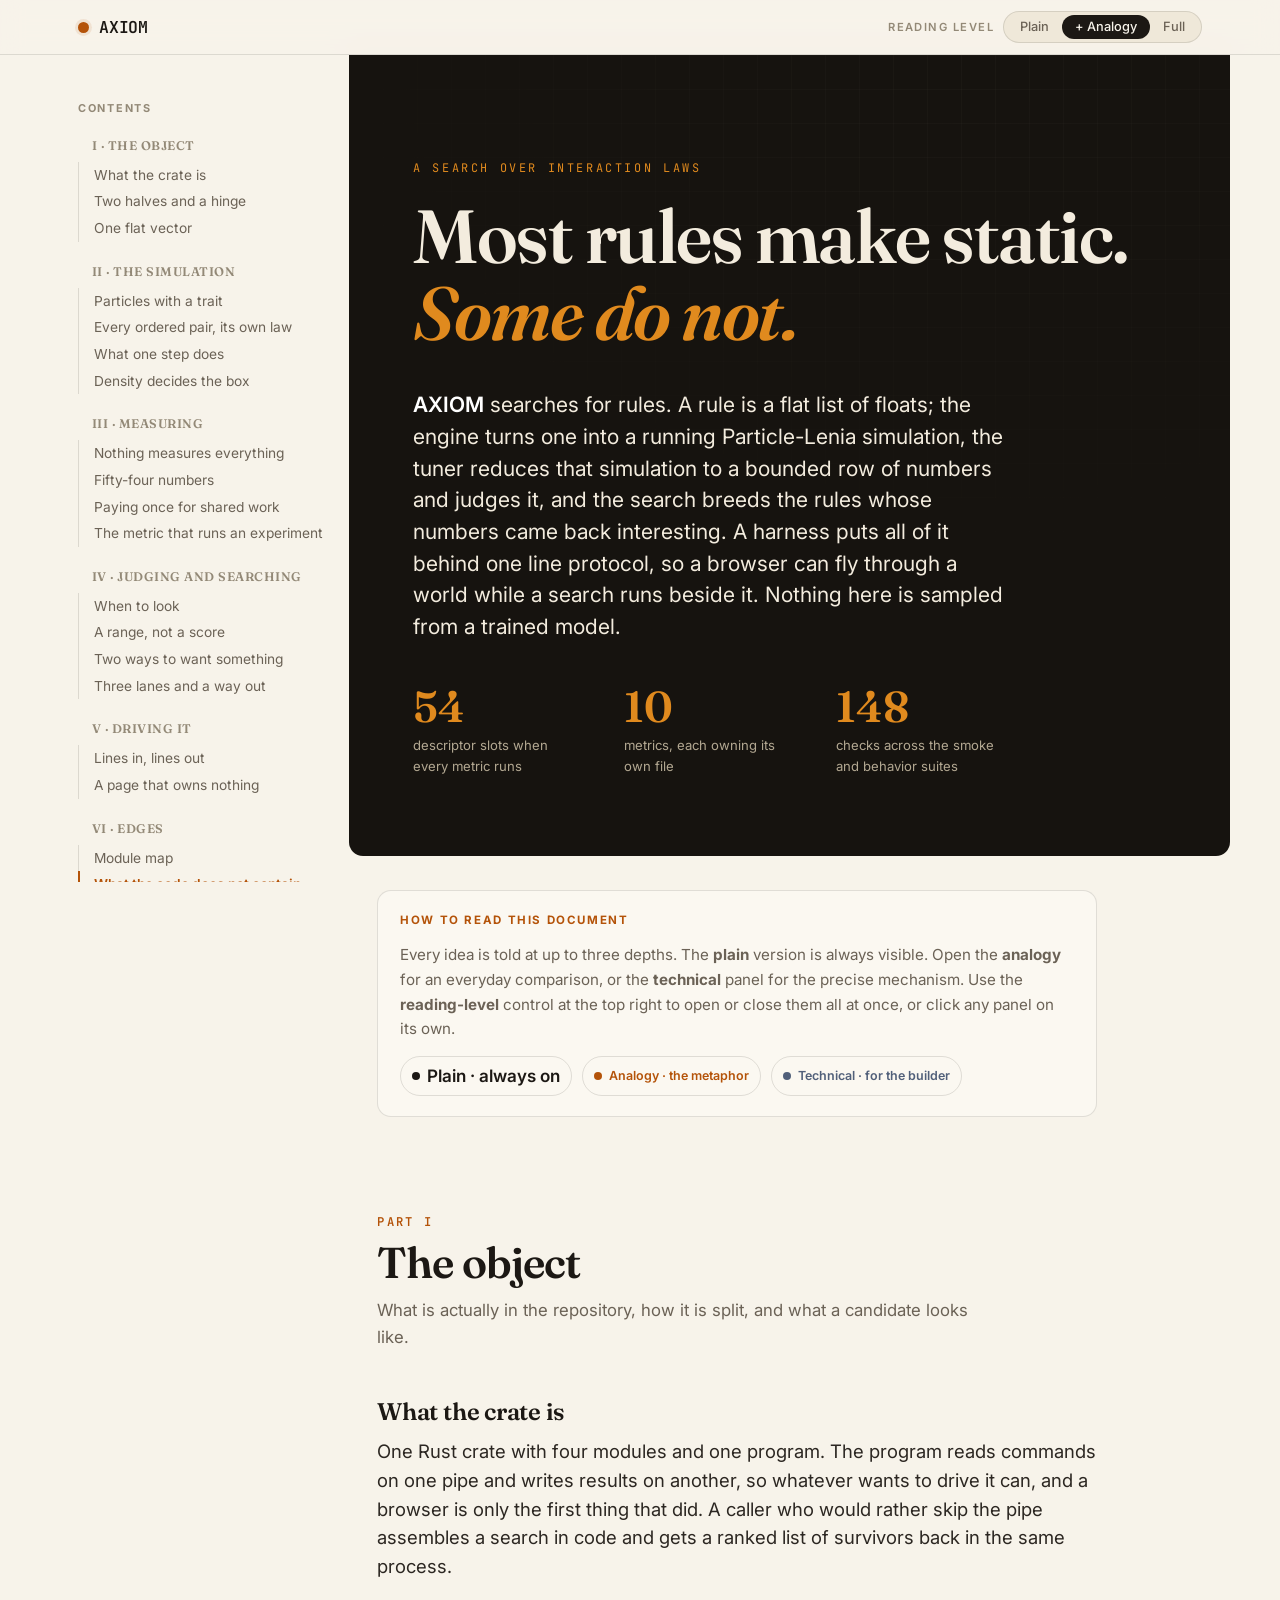
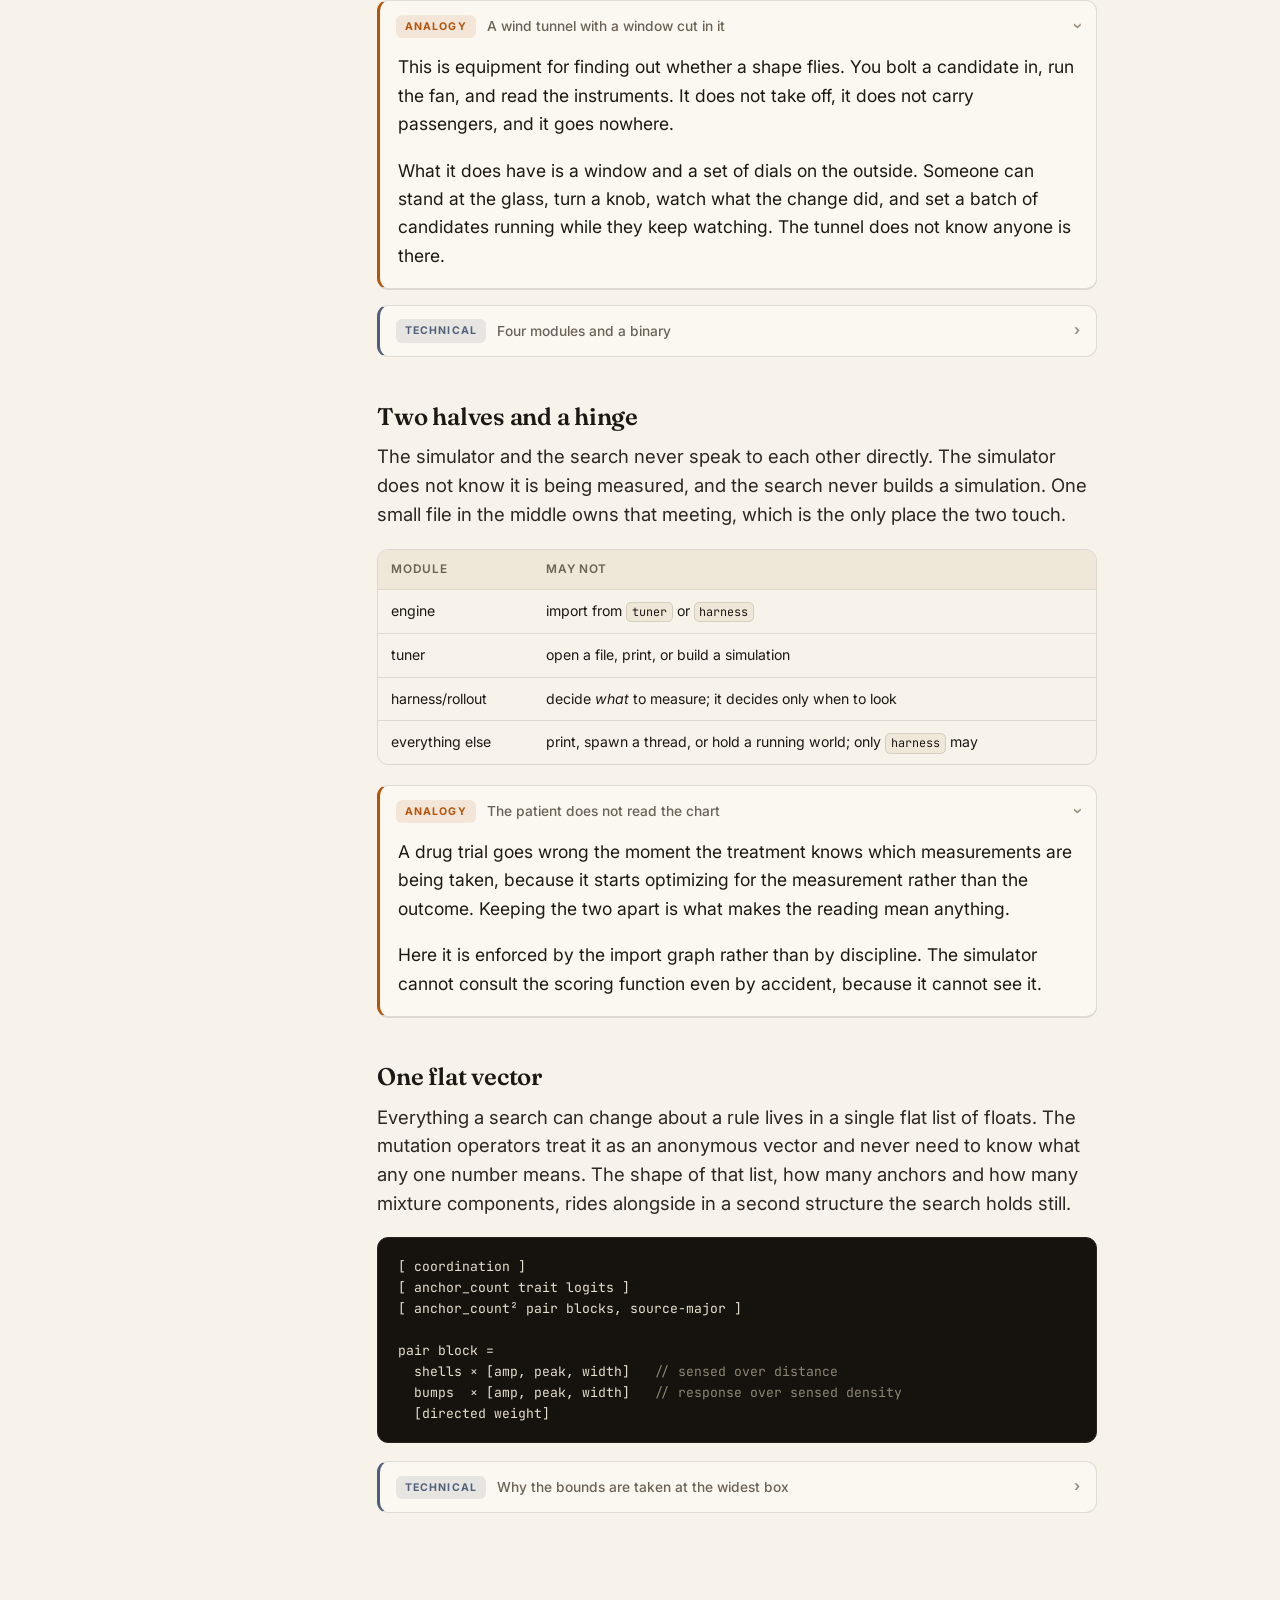
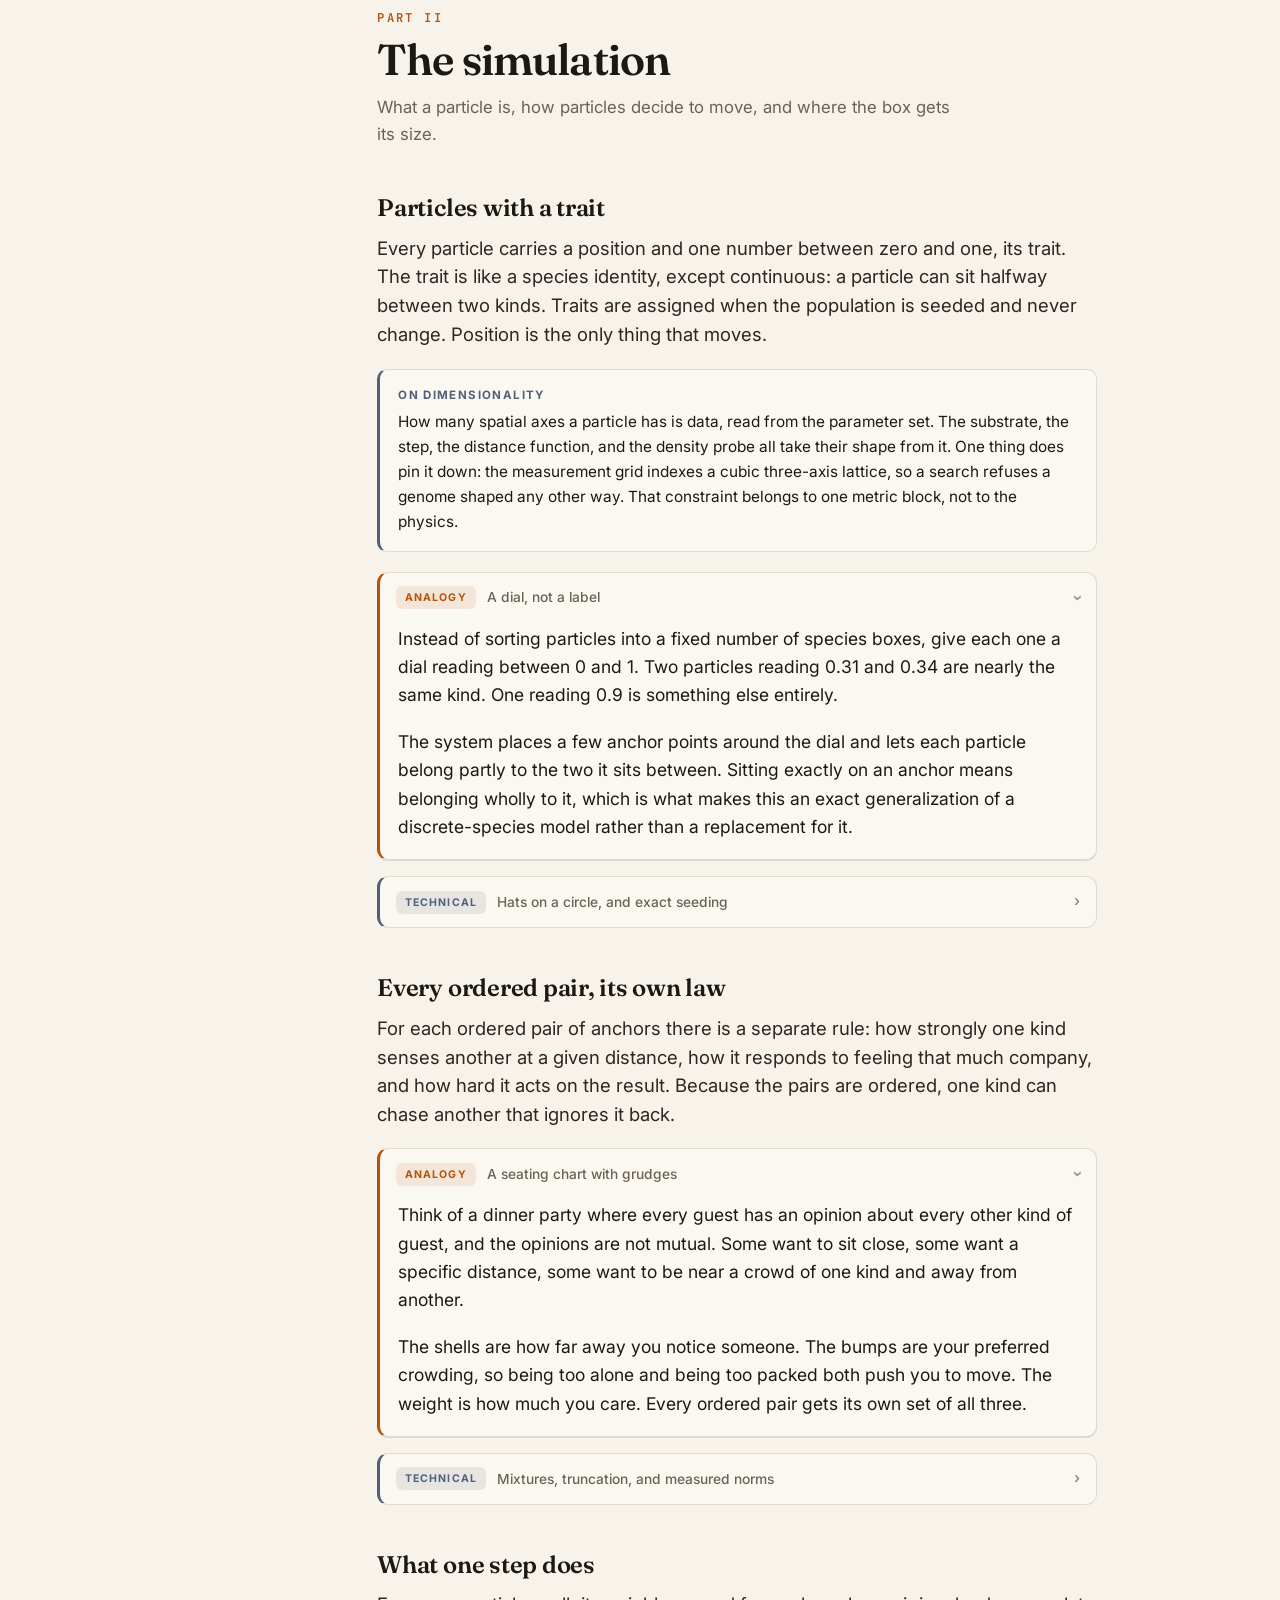
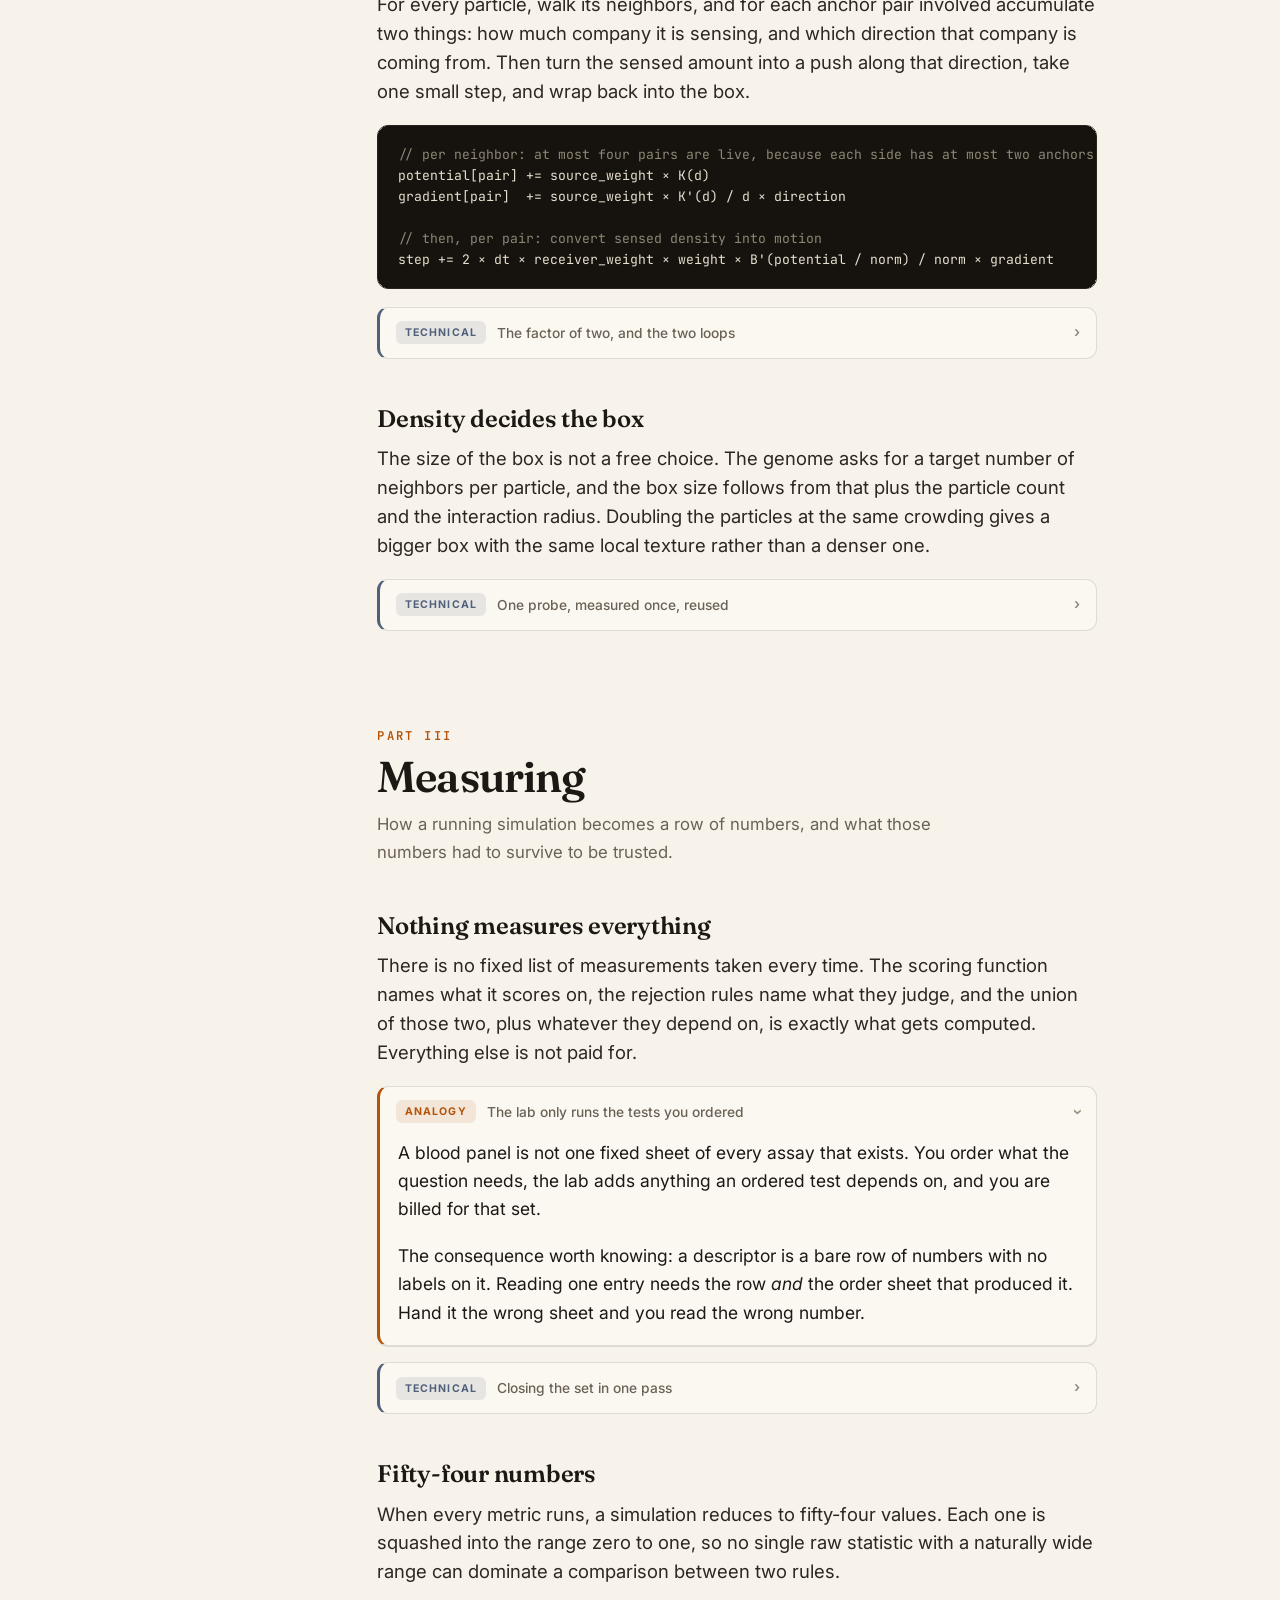
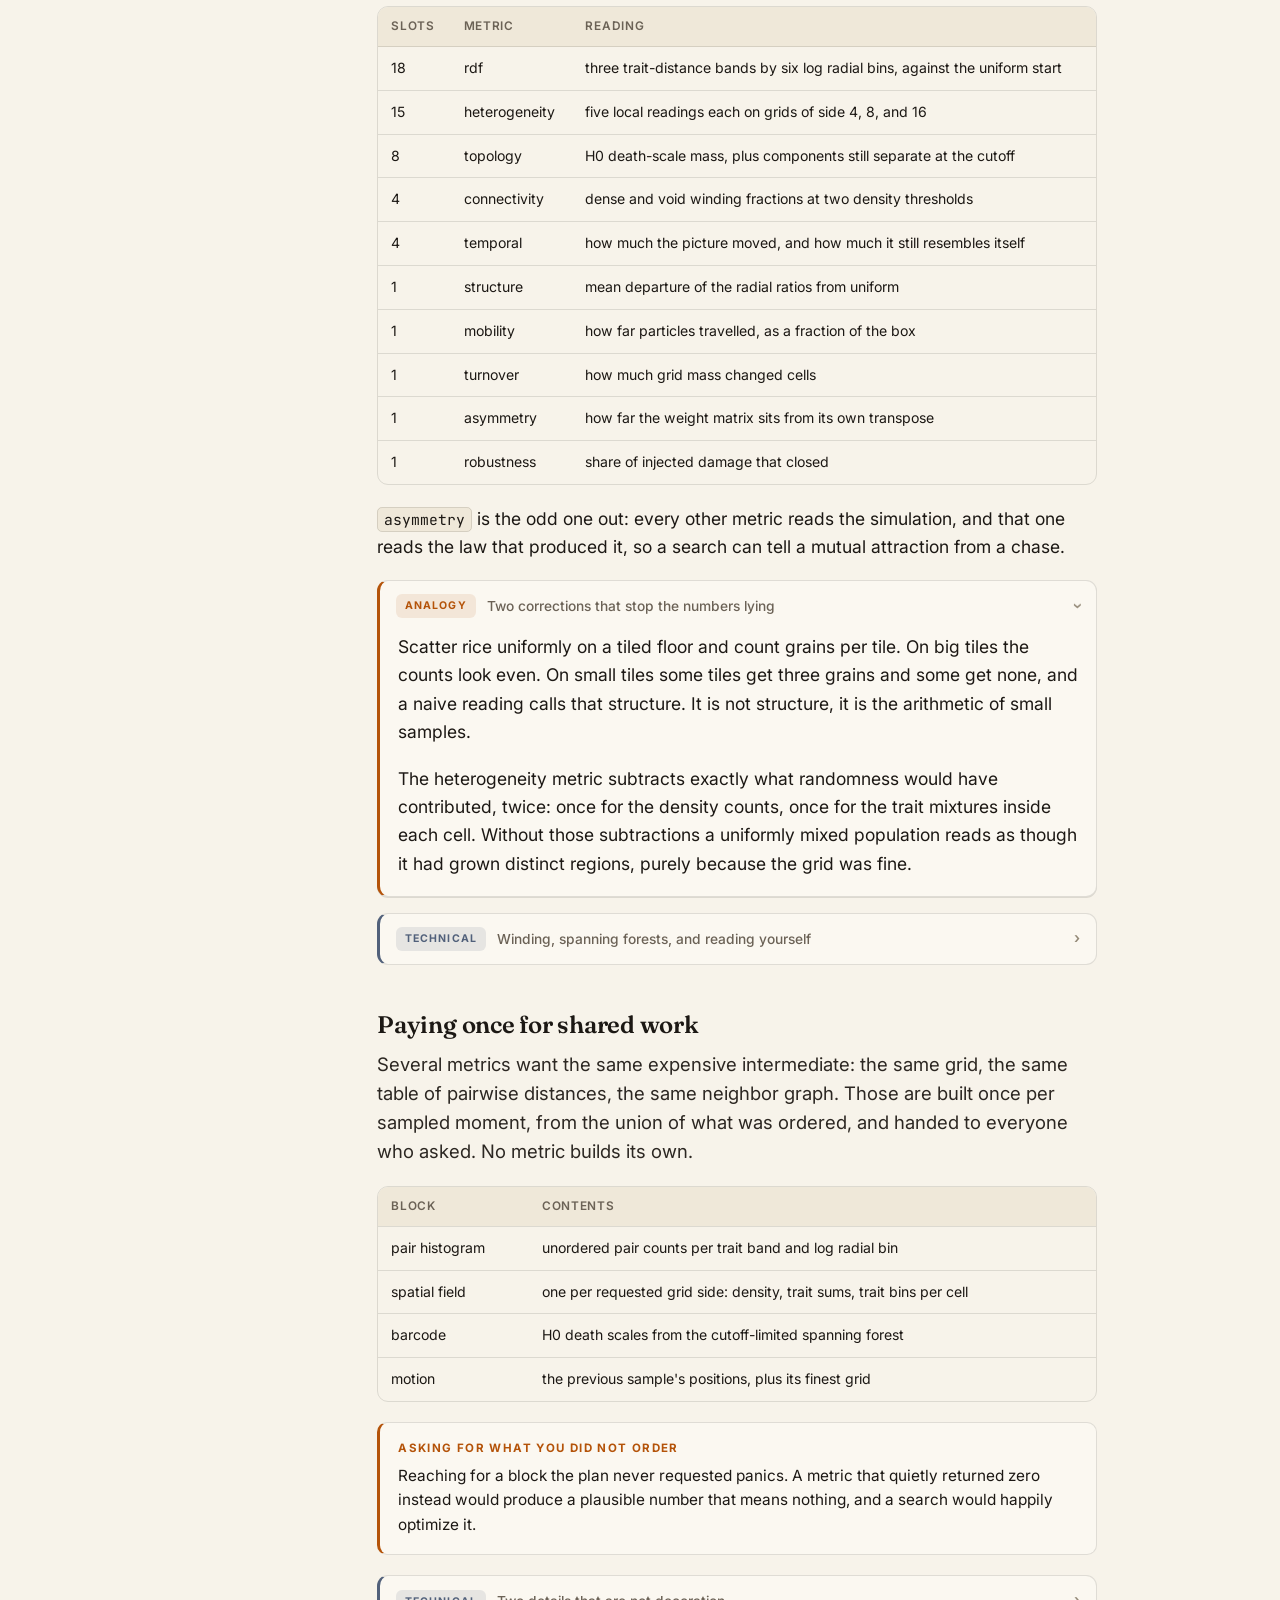
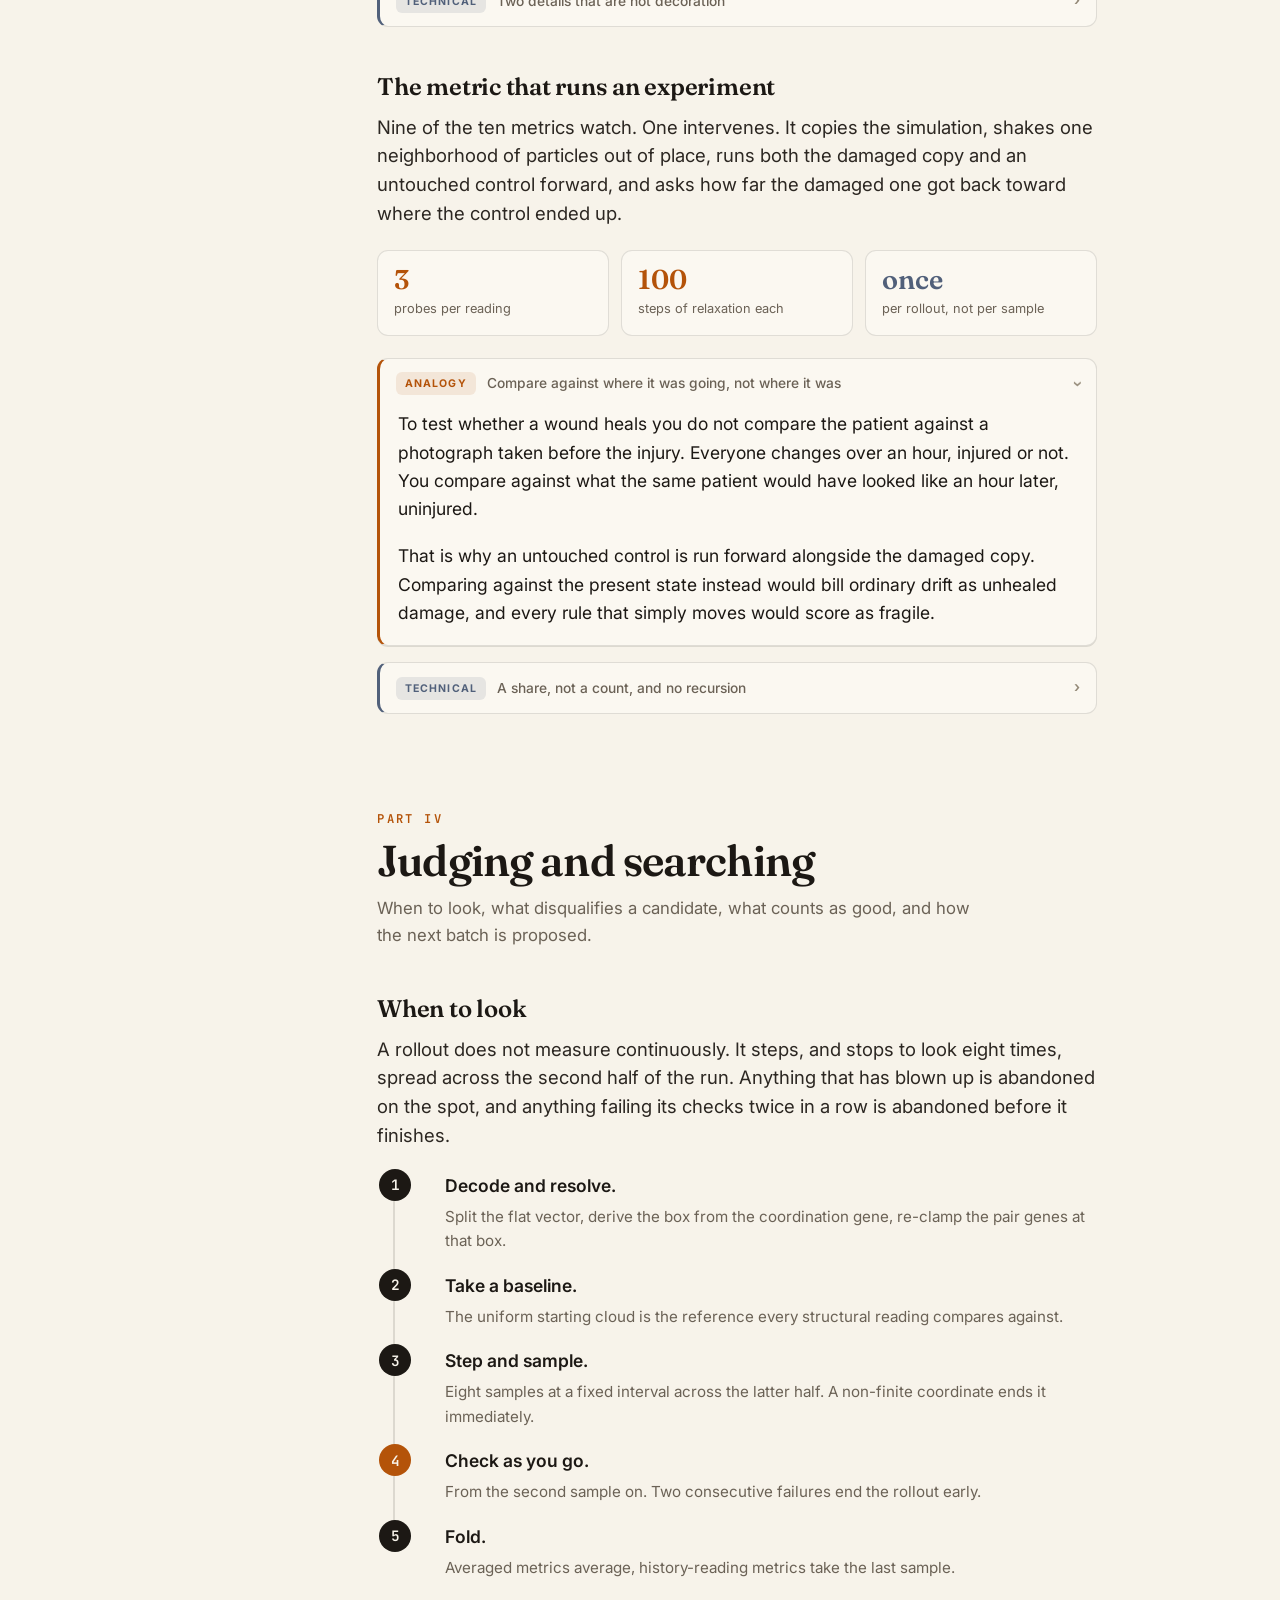
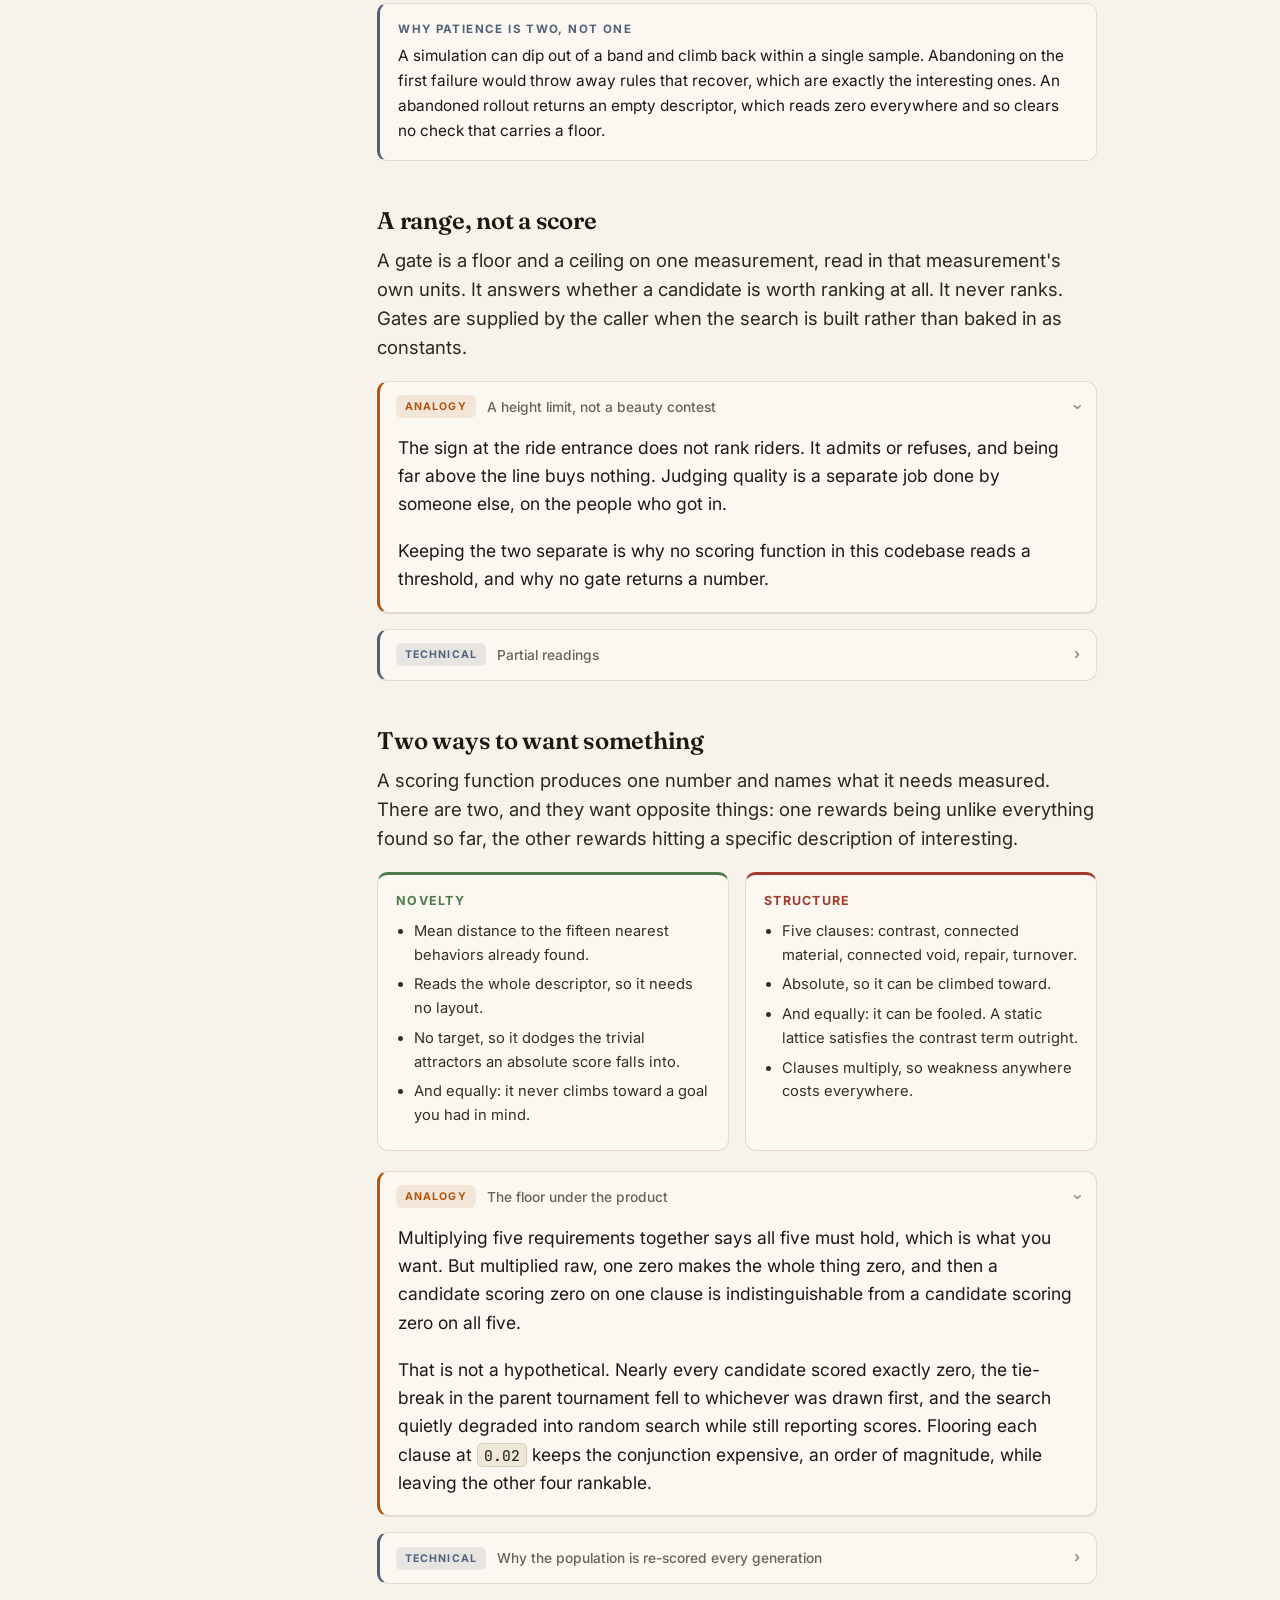
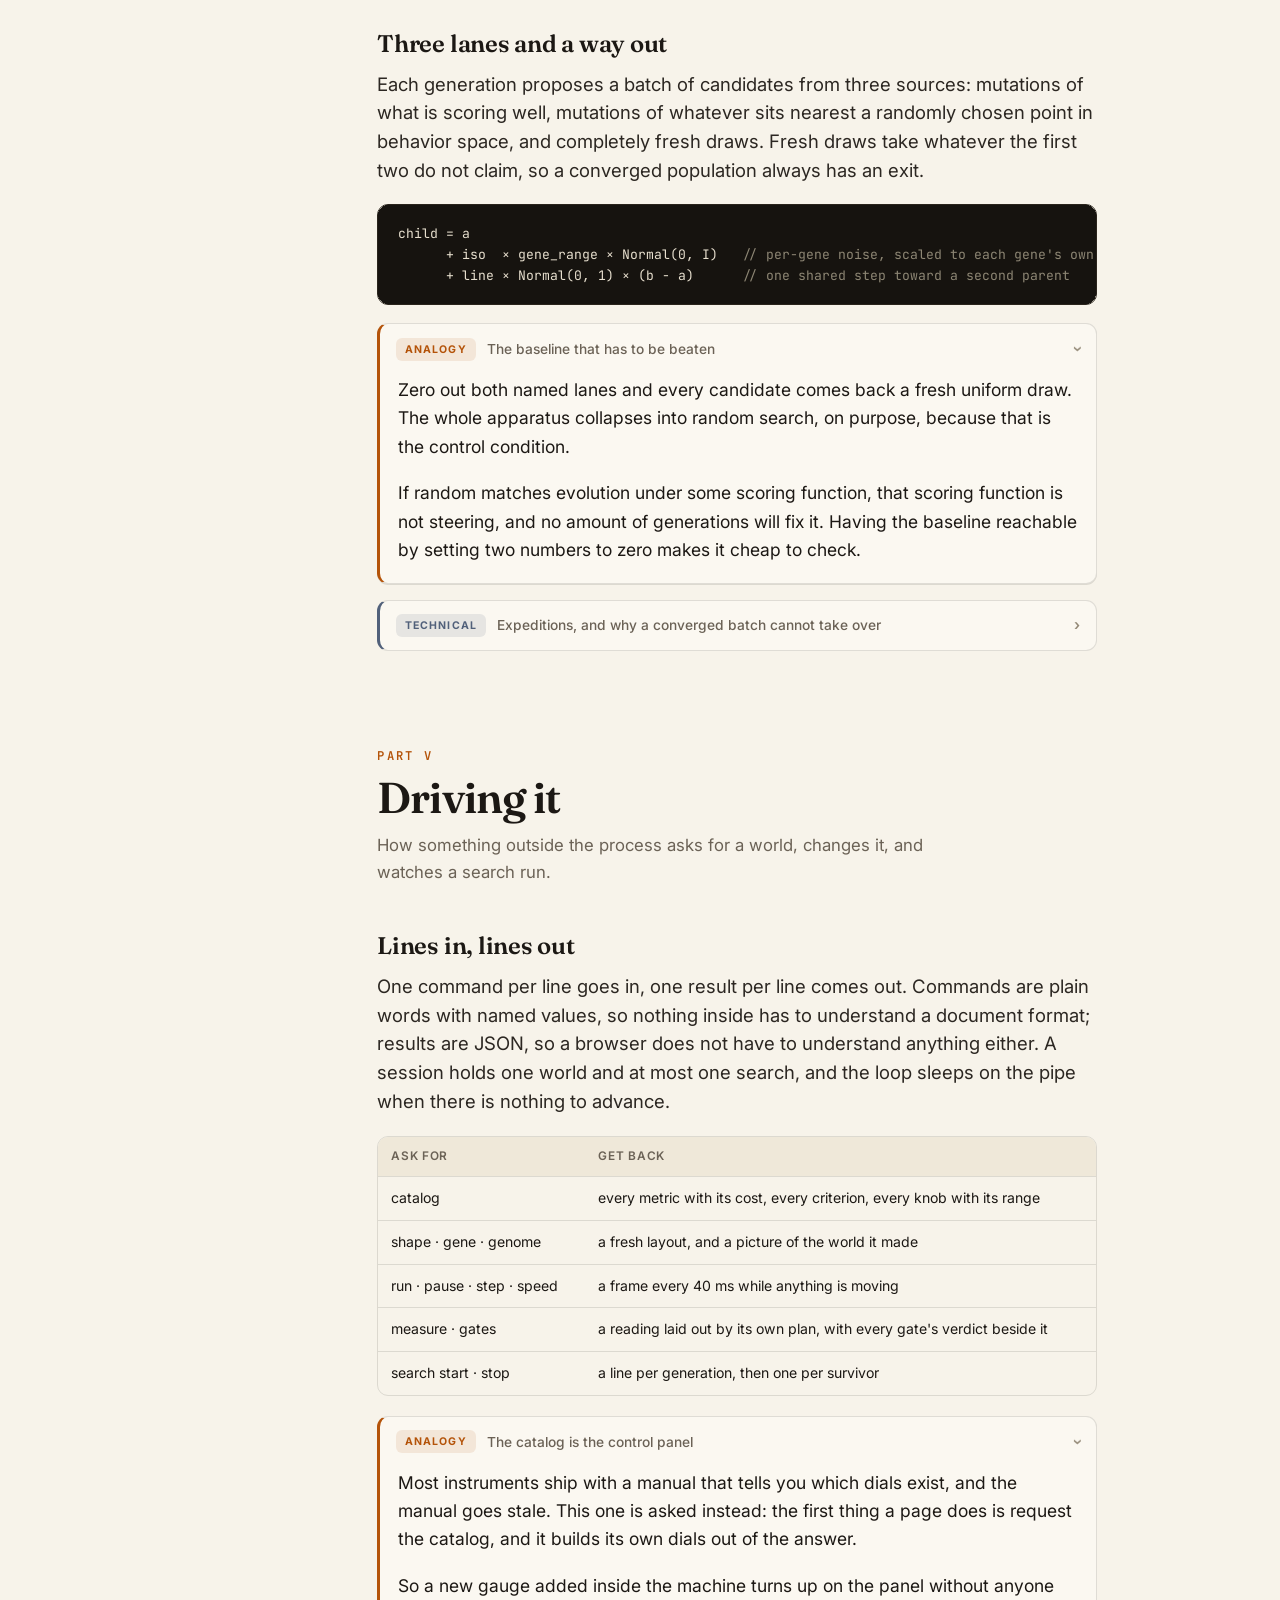
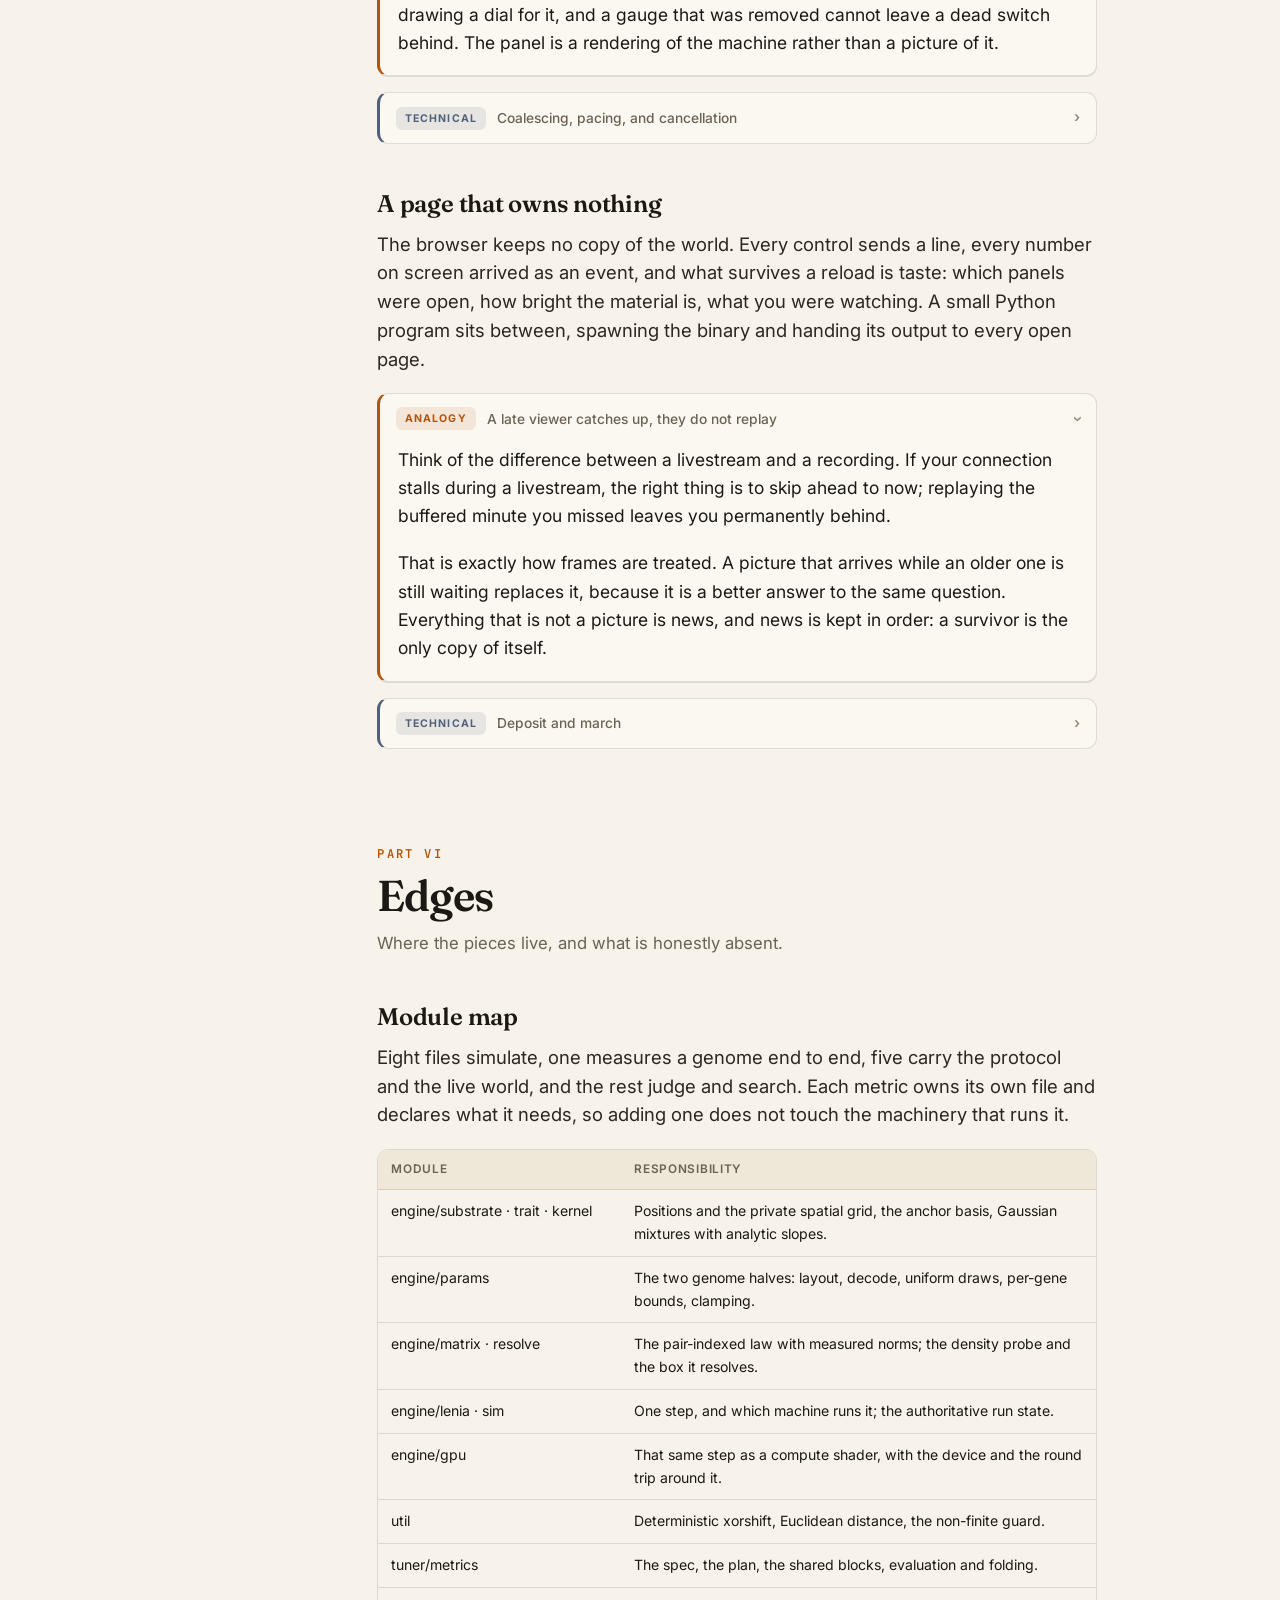
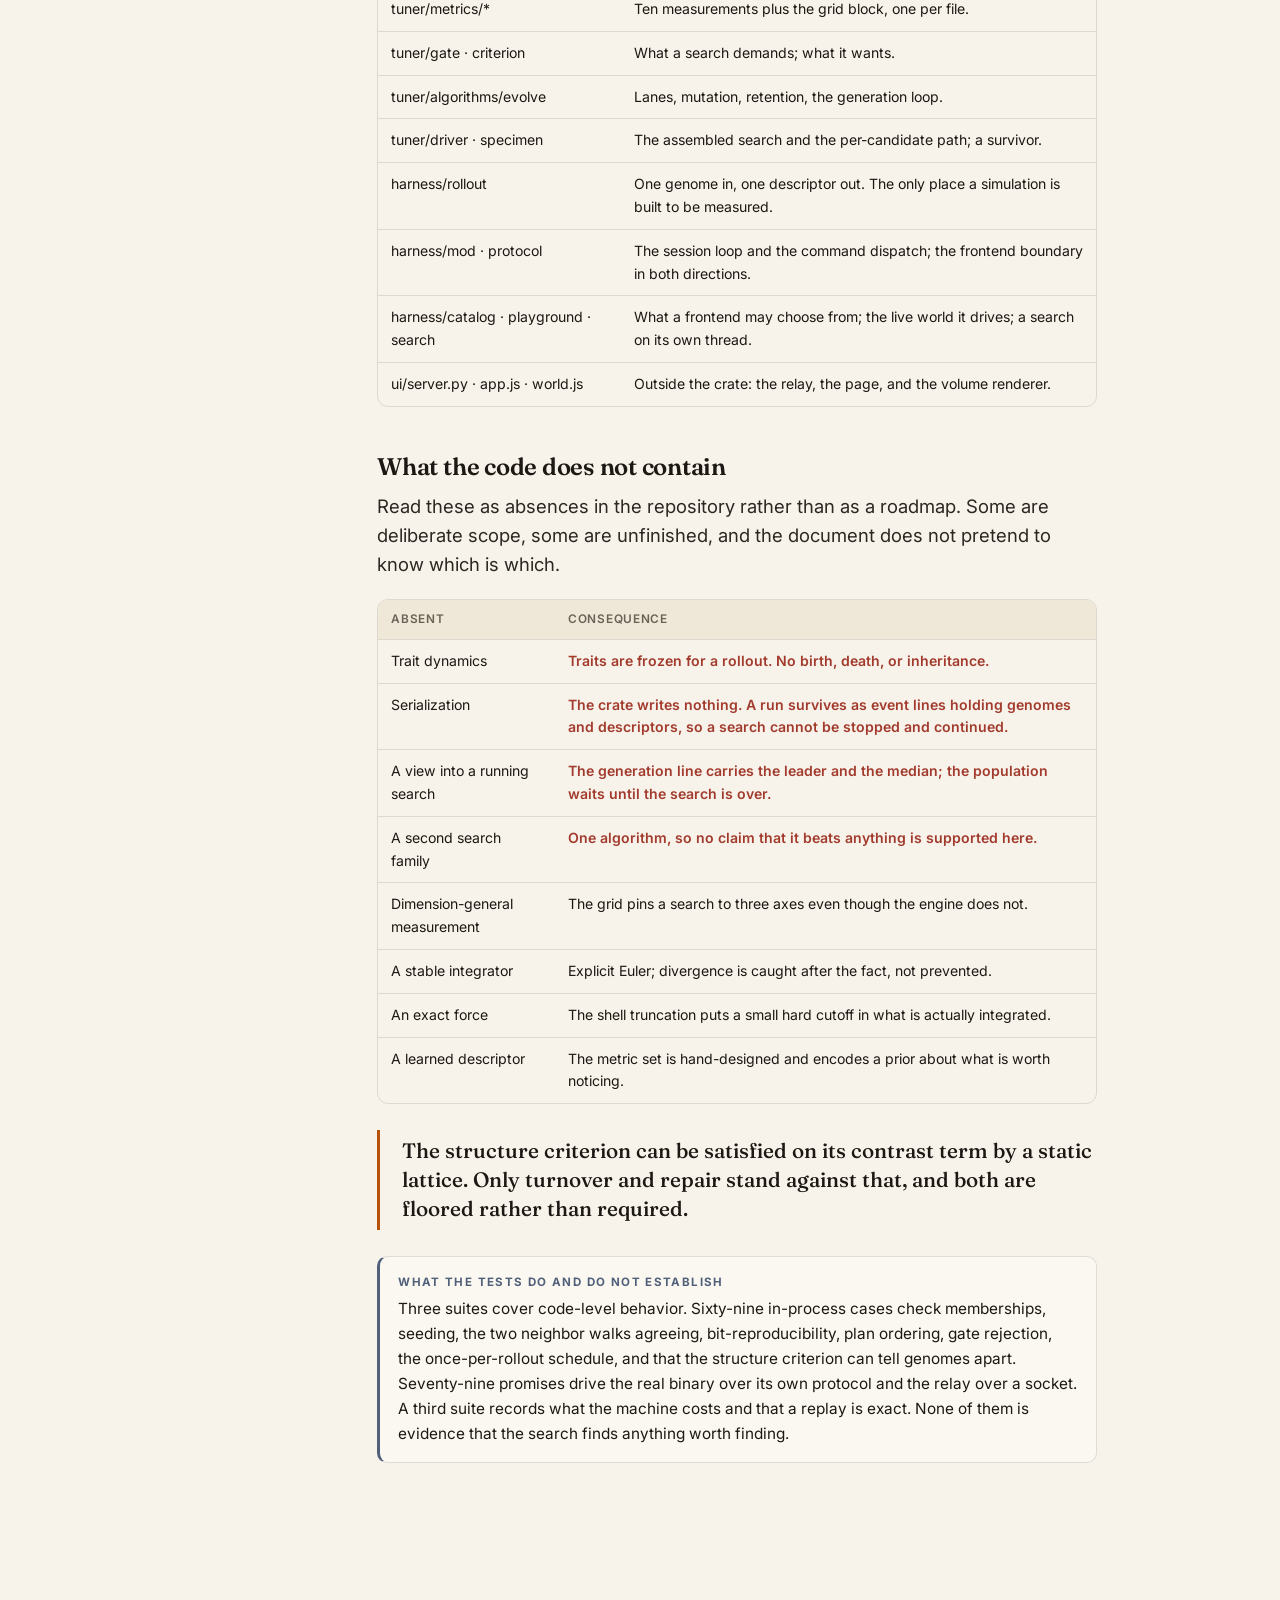
==== commit 3adb5543: "perf: act on the performance audit, then put the step on the graphics card Two sessions' work in one" ====
--- a/docs/MASTERDOC.html
+++ b/docs/MASTERDOC.html
@@ -287,7 +287,12 @@
       <li><a href="#criteria">Two ways to want something</a></li>
       <li><a href="#evolve">Three lanes and a way out</a></li>
     </ol>
-    <div class="part">V · Edges</div>
+    <div class="part">V · Driving it</div>
+    <ol>
+      <li><a href="#harness">Lines in, lines out</a></li>
+      <li><a href="#frontend">A page that owns nothing</a></li>
+    </ol>
+    <div class="part">VI · Edges</div>
     <ol>
       <li><a href="#modules">Module map</a></li>
       <li><a href="#limits">What the code does not contain</a></li>
@@ -300,11 +305,11 @@
     <div class="grid-bg"></div>
     <p class="kicker">A search over interaction laws</p>
     <h1>Most rules make static. <em>Some do not.</em></h1>
-    <p class="lede"><b>AXIOM</b> is a library. A rule is a flat list of floats; the engine turns one into a running Particle-Lenia simulation, the tuner reduces that simulation to a bounded row of numbers and judges it, and the search breeds the rules whose numbers came back interesting. Nothing here is sampled from a trained model, and nothing here is drawn.</p>
+    <p class="lede"><b>AXIOM</b> searches for rules. A rule is a flat list of floats; the engine turns one into a running Particle-Lenia simulation, the tuner reduces that simulation to a bounded row of numbers and judges it, and the search breeds the rules whose numbers came back interesting. A harness puts all of it behind one line protocol, so a browser can fly through a world while a search runs beside it. Nothing here is sampled from a trained model.</p>
     <div class="stats">
       <div class="stat"><div class="n">54</div><div class="t">descriptor slots when every metric runs</div></div>
       <div class="stat"><div class="n">10</div><div class="t">metrics, each owning its own file</div></div>
-      <div class="stat"><div class="n">20</div><div class="t">behavioral tests, all outside <code>src/</code></div></div>
+      <div class="stat"><div class="n">148</div><div class="t">checks across the smoke and behavior suites</div></div>
     </div>
   </header>
 
@@ -326,36 +331,37 @@
 
   <section class="block" id="what">
     <h3>What the crate is</h3>
-    <p class="plain lead">One Rust library with four modules and no binaries. It does not open a file, print anything, or draw anything. A search is assembled in code, run inside the calling process, and handed back as a ranked list of survivors that exists for exactly as long as the caller holds it.</p>
-
-    <details class="layer analogy">
-      <summary><span class="badge">Analogy</span><span class="stitle">A wind tunnel, not an aircraft</span><span class="chev">›</span></summary>
-      <div class="body">
-        <p>This is equipment for finding out whether a shape flies. You bolt a candidate in, run the fan, and read the instruments. It does not take off, it does not carry passengers, and it has no cockpit.</p>
-        <p>Everything the repository contains is the tunnel and the instruments: a simulator, a set of gauges, a rule for rejecting a candidate mid-run, and a breeding loop that proposes the next batch of shapes.</p>
-      </div>
-    </details>
-
-    <details class="layer technical">
-      <summary><span class="badge">Technical</span><span class="stitle">Four modules</span><span class="chev">›</span></summary>
-      <div class="body">
-        <p><code>engine</code> is a simulation as a pure function of a genome. <code>run</code> takes one genome in and hands one descriptor out. <code>tuner</code> measures, gates, scores, and searches. <code>util</code> holds the seeded xorshift, Euclidean distance, and the non-finite guard.</p>
-        <p>A caller builds a <code>Search</code>, calls <code>run</code>, and gets a <code>Vec&lt;Specimen&gt;</code> sorted best score first. Each <code>Specimen</code> carries its genome, its descriptor, and its score. Nothing is serialized, so a search cannot be stopped and continued.</p>
+    <p class="plain lead">One Rust crate with four modules and one program. The program reads commands on one pipe and writes results on another, so whatever wants to drive it can, and a browser is only the first thing that did. A caller who would rather skip the pipe assembles a search in code and gets a ranked list of survivors back in the same process.</p>
+
+    <details class="layer analogy">
+      <summary><span class="badge">Analogy</span><span class="stitle">A wind tunnel with a window cut in it</span><span class="chev">›</span></summary>
+      <div class="body">
+        <p>This is equipment for finding out whether a shape flies. You bolt a candidate in, run the fan, and read the instruments. It does not take off, it does not carry passengers, and it goes nowhere.</p>
+        <p>What it does have is a window and a set of dials on the outside. Someone can stand at the glass, turn a knob, watch what the change did, and set a batch of candidates running while they keep watching. The tunnel does not know anyone is there.</p>
+      </div>
+    </details>
+
+    <details class="layer technical">
+      <summary><span class="badge">Technical</span><span class="stitle">Four modules and a binary</span><span class="chev">›</span></summary>
+      <div class="body">
+        <p><code>engine</code> is a simulation as a pure function of a genome. <code>tuner</code> measures, gates, scores, and searches. <code>harness</code> owns the protocol, the live world, and the rollout that turns one genome into one descriptor. <code>util</code> holds the seeded xorshift, Euclidean distance, and the non-finite guard. <code>main.rs</code> is one call into <code>harness::run</code>.</p>
+        <p>A caller building a search directly gets a <code>Vec&lt;Specimen&gt;</code> sorted best score first, each carrying its genome, its descriptor, and its score. The crate serializes nothing; what reaches disk is whatever the Python relay appended from the event stream.</p>
       </div>
     </details>
   </section>
 
   <section class="block" id="halves">
     <h3>Two halves and a hinge</h3>
-    <p class="plain lead">The simulator and the search never speak to each other directly. The simulator does not know it is being measured, and the search never builds a simulation. One small module in the middle owns that meeting, which is the only place the two touch.</p>
+    <p class="plain lead">The simulator and the search never speak to each other directly. The simulator does not know it is being measured, and the search never builds a simulation. One small file in the middle owns that meeting, which is the only place the two touch.</p>
 
     <div class="tablewrap">
       <table>
         <thead><tr><th>Module</th><th>May not</th></tr></thead>
         <tbody>
-          <tr><td class="mono">engine</td><td>import from <code>tuner</code> or <code>run</code></td></tr>
+          <tr><td class="mono">engine</td><td>import from <code>tuner</code> or <code>harness</code></td></tr>
           <tr><td class="mono">tuner</td><td>open a file, print, or build a simulation</td></tr>
-          <tr><td class="mono">run</td><td>decide <em>what</em> to measure; it decides only when to look</td></tr>
+          <tr><td class="mono">harness/rollout</td><td>decide <em>what</em> to measure; it decides only when to look</td></tr>
+          <tr><td class="mono">everything else</td><td>print, spawn a thread, or hold a running world; only <code>harness</code> may</td></tr>
         </tbody>
       </table>
     </div>
@@ -462,6 +468,7 @@
         <p>The <code>2</code> is the surviving term of <code>G = 2B - 1</code> under differentiation. Only the slope enters movement, so the <code>-1</code> dies and the factor stays.</p>
         <p>Accumulation runs only over pairs where both memberships are nonzero, at most four per neighbor. Conversion then runs over <em>every</em> possible source against the receiver's active anchors, because a source anchor with no local mass still has a defined response at zero sensed density.</p>
         <p>Distance is minimum-image with softening added last, after the per-axis squares, matching the accumulation order callers depend on. The square root is taken lazily, at most once per neighbor, and skipped entirely when the squared distance is already past the pair's squared reach. The integration is explicit Euler, wrapped with <code>rem_euclid</code>.</p>
+        <p>Past 16,384 particles the step runs on the graphics card instead of the cores, over the same neighbor index the CPU builds either way. Size is the only thing that decides, and <code>AXIOM_GPU=0</code> forces the cores so the two can be compared. They agree to the precision <code>f32</code> has rather than exactly, since <code>exp()</code> on a card is its own approximation: a replay is exact within a backend and close across them.</p>
       </div>
     </details>
   </section>
@@ -574,6 +581,7 @@
       <div class="body">
         <p>Grid sides are deduplicated before building, so two metrics wanting one resolution cost one grid.</p>
         <p>The pair histogram accumulates in <code>f64</code>. A thousand-particle simulation contributes half a million pairs, and <code>f32</code> starts dropping counts at that magnitude. The pair walk is deliberately all-pairs rather than grid-accelerated, because its far bins reach the box half-diagonal, well past any kernel cutoff the neighbor grid could exploit.</p>
+        <p>Every other block is linear in the swarm and this one is quadratic, so it stands on an evenly strided sample of at most 4,096 particles: flat cost above that size, exact below it. The stride is taken rather than drawn, so it needs no rng and lands on the same particles in the measured cloud and in the uniform one it is divided by. The two therefore contribute the same pair count and their ratio needs no rescale.</p>
       </div>
     </details>
   </section>
@@ -721,13 +729,76 @@
 
   <div class="part-head" id="part5">
     <div class="pn">PART V</div>
+    <h2>Driving it</h2>
+    <p class="sub">How something outside the process asks for a world, changes it, and watches a search run.</p>
+  </div>
+
+  <section class="block" id="harness">
+    <h3>Lines in, lines out</h3>
+    <p class="plain lead">One command per line goes in, one result per line comes out. Commands are plain words with named values, so nothing inside has to understand a document format; results are JSON, so a browser does not have to understand anything either. A session holds one world and at most one search, and the loop sleeps on the pipe when there is nothing to advance.</p>
+
+    <div class="tablewrap">
+      <table>
+        <thead><tr><th>Ask for</th><th>Get back</th></tr></thead>
+        <tbody>
+          <tr><td class="mono">catalog</td><td>every metric with its cost, every criterion, every knob with its range</td></tr>
+          <tr><td class="mono">shape · gene · genome</td><td>a fresh layout, and a picture of the world it made</td></tr>
+          <tr><td class="mono">run · pause · step · speed</td><td>a frame every 40 ms while anything is moving</td></tr>
+          <tr><td class="mono">measure · gates</td><td>a reading laid out by its own plan, with every gate's verdict beside it</td></tr>
+          <tr><td class="mono">search start · stop</td><td>a line per generation, then one per survivor</td></tr>
+        </tbody>
+      </table>
+    </div>
+
+    <details class="layer analogy">
+      <summary><span class="badge">Analogy</span><span class="stitle">The catalog is the control panel</span><span class="chev">›</span></summary>
+      <div class="body">
+        <p>Most instruments ship with a manual that tells you which dials exist, and the manual goes stale. This one is asked instead: the first thing a page does is request the catalog, and it builds its own dials out of the answer.</p>
+        <p>So a new gauge added inside the machine turns up on the panel without anyone drawing a dial for it, and a gauge that was removed cannot leave a dead switch behind. The panel is a rendering of the machine rather than a picture of it.</p>
+      </div>
+    </details>
+
+    <details class="layer technical">
+      <summary><span class="badge">Technical</span><span class="stitle">Coalescing, pacing, and cancellation</span><span class="chev">›</span></summary>
+      <div class="body">
+        <p>A slider drag arrives as dozens of gene edits a second, and one pair edit costs a fresh density calibration. Edits therefore raise a flag rather than rebuilding, and the rebuild happens once per turn in <code>settle</code>. Anything that reads the world settles first; edits deliberately do not, which is what lets the drag collapse.</p>
+        <p>Speed is a rate, not a batch size: a running world owes <code>speed</code> ticks per 40 ms interval and sleeps out the remainder, so it cannot peg a core to run faster than anyone can watch. A fast-forward is exempt and runs in 200-tick slices, so a hundred-thousand-tick jump still answers commands on the way.</p>
+        <p>A search runs on its own thread and is cancelled through an atomic flag the per-generation watch closure reads, so the tuner needs no idea a frontend exists. A stop lands after the generation in flight, because a batch of rollouts is already out on every core. A panicked search comes back as a <code>failed</code> event, which is why the release profile keeps unwinding panics.</p>
+      </div>
+    </details>
+  </section>
+
+  <section class="block" id="frontend">
+    <h3>A page that owns nothing</h3>
+    <p class="plain lead">The browser keeps no copy of the world. Every control sends a line, every number on screen arrived as an event, and what survives a reload is taste: which panels were open, how bright the material is, what you were watching. A small Python program sits between, spawning the binary and handing its output to every open page.</p>
+
+    <details class="layer analogy">
+      <summary><span class="badge">Analogy</span><span class="stitle">A late viewer catches up, they do not replay</span><span class="chev">›</span></summary>
+      <div class="body">
+        <p>Think of the difference between a livestream and a recording. If your connection stalls during a livestream, the right thing is to skip ahead to now; replaying the buffered minute you missed leaves you permanently behind.</p>
+        <p>That is exactly how frames are treated. A picture that arrives while an older one is still waiting replaces it, because it is a better answer to the same question. Everything that is not a picture is news, and news is kept in order: a survivor is the only copy of itself.</p>
+      </div>
+    </details>
+
+    <details class="layer technical">
+      <summary><span class="badge">Technical</span><span class="stitle">Deposit and march</span><span class="chev">›</span></summary>
+      <div class="body">
+        <p>Each frame of positions is deposited into a periodic density field on the graphics card, one layer at a time, with four wrapped copies per particle so a blob touching a face reappears on the far side. The picture is then raymarched out of that field, so nothing on screen was invented by the renderer.</p>
+        <p>Density is read in multiples of a uniform swarm rather than as an absolute count, which is what lets one threshold mean the same thing at any particle count, any box, and any decimation stride. Past 8,192 points a frame thins by an integer stride and ships the true count alongside, so blend reach still follows the real swarm's spacing.</p>
+        <p>Color says what a neighborhood is made of. Traits sit on a circle, so the deposit carries a cosine and a sine and the wrap at the seam takes care of itself; where the traits in a cell disagree the vector sum is short and the cell reads grey rather than as a confident color it does not have.</p>
+      </div>
+    </details>
+  </section>
+
+  <div class="part-head" id="part6">
+    <div class="pn">PART VI</div>
     <h2>Edges</h2>
     <p class="sub">Where the pieces live, and what is honestly absent.</p>
   </div>
 
   <section class="block" id="modules">
     <h3>Module map</h3>
-    <p class="plain lead">Eight files simulate, one file measures a genome end to end, and the rest measure, judge, and search. Each metric owns its own file and declares what it needs, so adding one does not touch the machinery that runs it.</p>
+    <p class="plain lead">Eight files simulate, one measures a genome end to end, five carry the protocol and the live world, and the rest judge and search. Each metric owns its own file and declares what it needs, so adding one does not touch the machinery that runs it.</p>
 
     <div class="tablewrap">
       <table>
@@ -736,14 +807,18 @@
           <tr><td class="mono">engine/substrate · trait · kernel</td><td>Positions and the private spatial grid, the anchor basis, Gaussian mixtures with analytic slopes.</td></tr>
           <tr><td class="mono">engine/params</td><td>The two genome halves: layout, decode, uniform draws, per-gene bounds, clamping.</td></tr>
           <tr><td class="mono">engine/matrix · resolve</td><td>The pair-indexed law with measured norms; the density probe and the box it resolves.</td></tr>
-          <tr><td class="mono">engine/lenia · sim</td><td>One step; the authoritative run state.</td></tr>
-          <tr><td class="mono">run</td><td>One genome in, one descriptor out. The only place a simulation is built to be measured.</td></tr>
+          <tr><td class="mono">engine/lenia · sim</td><td>One step, and which machine runs it; the authoritative run state.</td></tr>
+          <tr><td class="mono">engine/gpu</td><td>That same step as a compute shader, with the device and the round trip around it.</td></tr>
           <tr><td class="mono">util</td><td>Deterministic xorshift, Euclidean distance, the non-finite guard.</td></tr>
           <tr><td class="mono">tuner/metrics</td><td>The spec, the plan, the shared blocks, evaluation and folding.</td></tr>
           <tr><td class="mono">tuner/metrics/*</td><td>Ten measurements plus the grid block, one per file.</td></tr>
           <tr><td class="mono">tuner/gate · criterion</td><td>What a search demands; what it wants.</td></tr>
           <tr><td class="mono">tuner/algorithms/evolve</td><td>Lanes, mutation, retention, the generation loop.</td></tr>
           <tr><td class="mono">tuner/driver · specimen</td><td>The assembled search and the per-candidate path; a survivor.</td></tr>
+          <tr><td class="mono">harness/rollout</td><td>One genome in, one descriptor out. The only place a simulation is built to be measured.</td></tr>
+          <tr><td class="mono">harness/mod · protocol</td><td>The session loop and the command dispatch; the frontend boundary in both directions.</td></tr>
+          <tr><td class="mono">harness/catalog · playground · search</td><td>What a frontend may choose from; the live world it drives; a search on its own thread.</td></tr>
+          <tr><td class="mono">ui/server.py · app.js · world.js</td><td>Outside the crate: the relay, the page, and the volume renderer.</td></tr>
         </tbody>
       </table>
     </div>
@@ -758,8 +833,8 @@
         <thead><tr><th>Absent</th><th>Consequence</th></tr></thead>
         <tbody>
           <tr><td>Trait dynamics</td><td class="no">Traits are frozen for a rollout. No birth, death, or inheritance.</td></tr>
-          <tr><td>Serialization</td><td class="no">Nothing reaches disk, so a population dies with its process and a search cannot be continued.</td></tr>
-          <tr><td>An entry point</td><td class="no">No binary, no command line, and nothing that draws.</td></tr>
+          <tr><td>Serialization</td><td class="no">The crate writes nothing. A run survives as event lines holding genomes and descriptors, so a search cannot be stopped and continued.</td></tr>
+          <tr><td>A view into a running search</td><td class="no">The generation line carries the leader and the median; the population waits until the search is over.</td></tr>
           <tr><td>A second search family</td><td class="no">One algorithm, so no claim that it beats anything is supported here.</td></tr>
           <tr><td>Dimension-general measurement</td><td>The grid pins a search to three axes even though the engine does not.</td></tr>
           <tr><td>A stable integrator</td><td>Explicit Euler; divergence is caught after the fact, not prevented.</td></tr>
@@ -773,7 +848,7 @@
 
     <div class="callout cold">
       <div class="h">What the tests do and do not establish</div>
-      <p>Twenty tests cover code-level behavior: memberships, seeding, the two neighbor walks agreeing, bit-reproducibility, plan ordering, gate rejection, the once-per-rollout schedule, and that the structure criterion can tell genomes apart. None of them is evidence that the search finds anything worth finding.</p>
+      <p>Three suites cover code-level behavior. Sixty-nine in-process cases check memberships, seeding, the two neighbor walks agreeing, bit-reproducibility, plan ordering, gate rejection, the once-per-rollout schedule, and that the structure criterion can tell genomes apart. Seventy-nine promises drive the real binary over its own protocol and the relay over a socket. A third suite records what the machine costs and that a replay is exact. None of them is evidence that the search finds anything worth finding.</p>
     </div>
   </section>
 
@@ -783,7 +858,7 @@
 <footer>
   <div class="inner">
     <h3>AXIOM</h3>
-    <p>A library that searches Particle-Lenia interaction laws. The engine simulates a genome, the tuner reduces the result to a bounded descriptor and judges it, and the search breeds what scored well. Nothing here is drawn, stored, or sampled from a trained model.</p>
+    <p>A crate that searches Particle-Lenia interaction laws. The engine simulates a genome, the tuner reduces the result to a bounded descriptor and judges it, the search breeds what scored well, and the harness puts the whole of it behind one line protocol. Nothing here is sampled from a trained model.</p>
     <div class="docs">
       <a href="../README.md">README.md</a>
       <a href="TECHNICAL_SPEC.md">TECHNICAL_SPEC.md</a>
